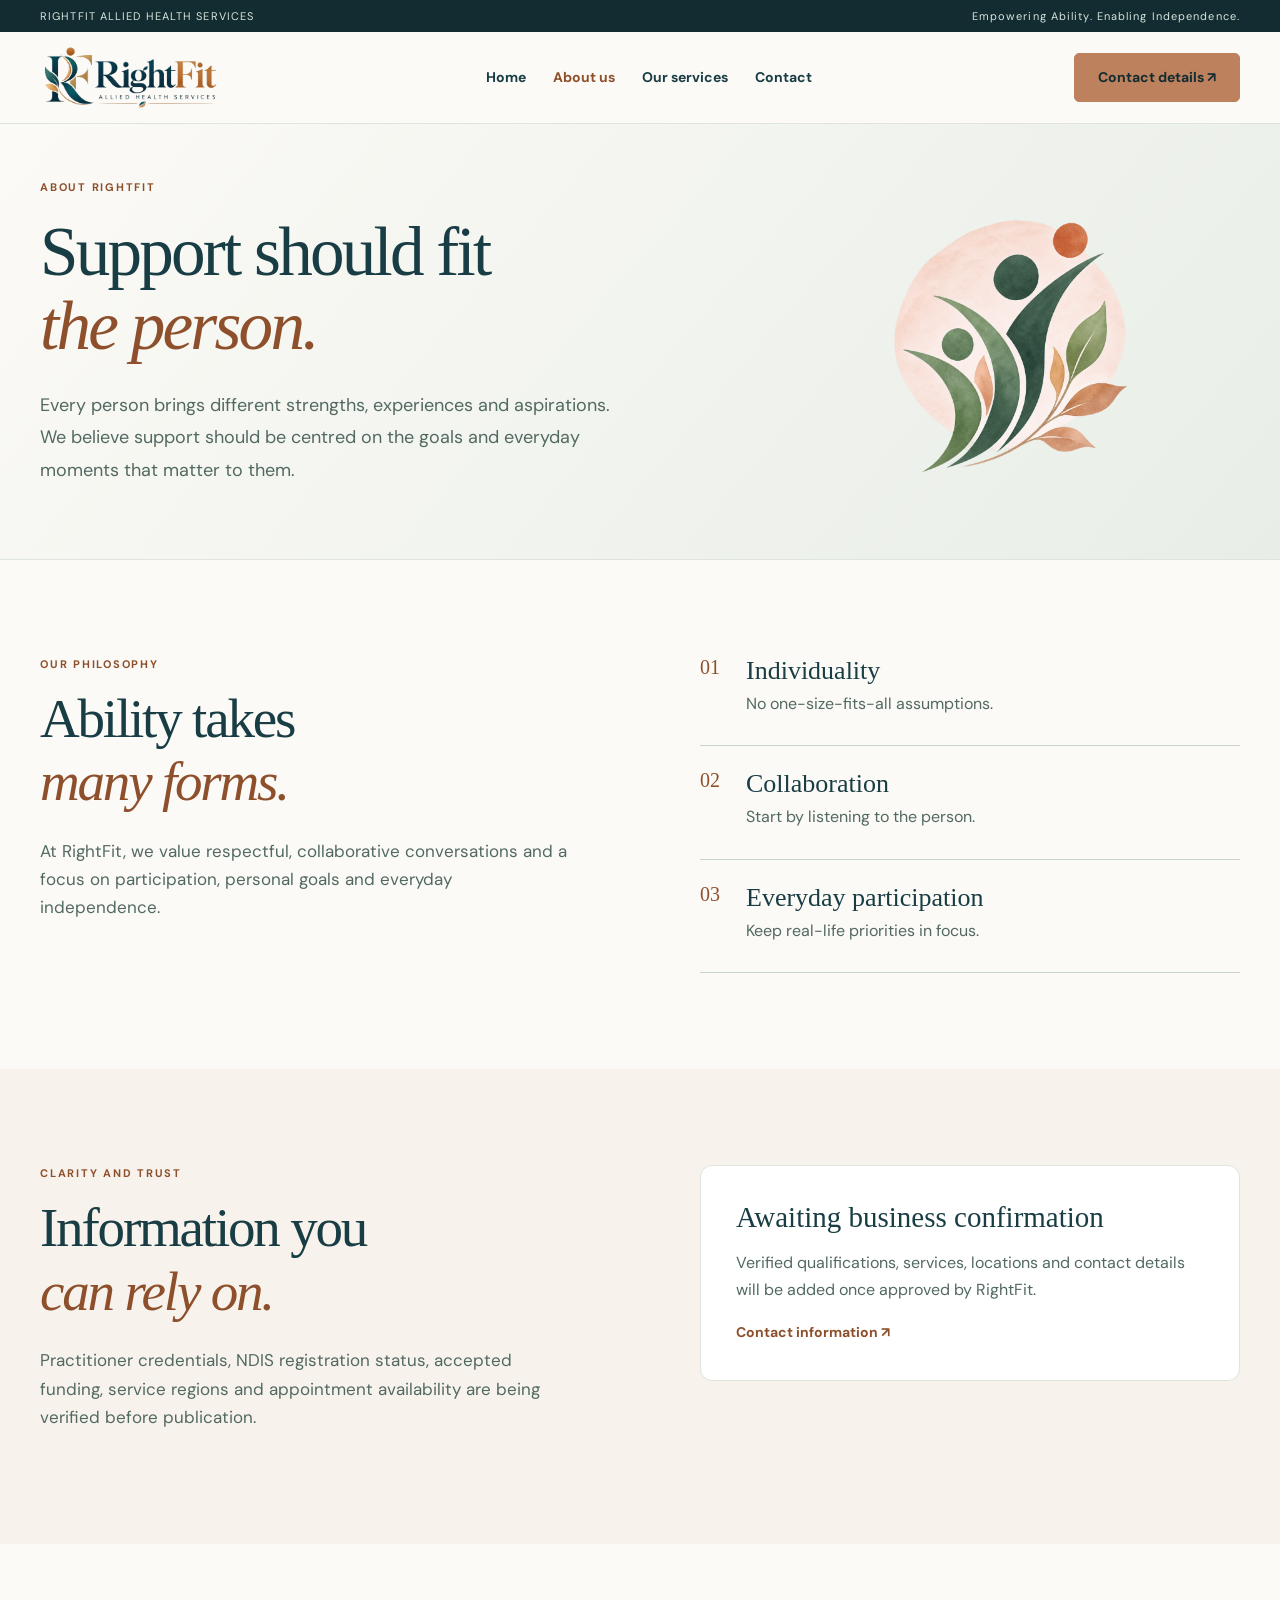
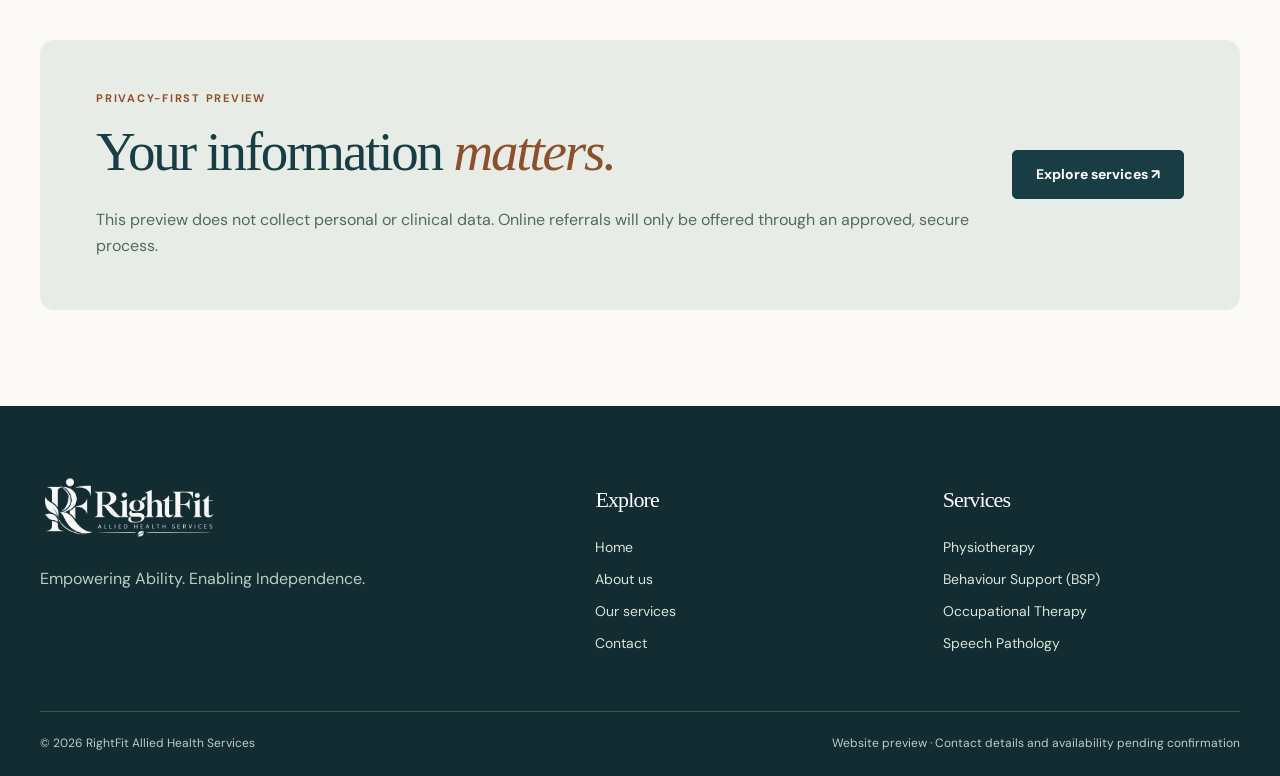
==== about.html @ 5a9f0010 "fix: safe RightFit preview, remove unverified claims, disable intake by default" ====
<!doctype html>
<html lang="en-AU"><head><meta charset="utf-8"><meta name="viewport" content="width=device-width, initial-scale=1"><meta name="theme-color" content="#193d44"><meta name="robots" content="noindex, follow"><meta name="description" content="Learn about RightFit Allied Health Services' people-centred philosophy and four core allied health disciplines."><link rel="canonical" href="https://anjal86.github.io/RightFit/about.html"><meta property="og:type" content="website"><meta property="og:site_name" content="RightFit Allied Health Services"><meta property="og:title" content="About us"><meta property="og:description" content="Learn about RightFit Allied Health Services' people-centred philosophy and four core allied health disciplines."><meta property="og:url" content="https://anjal86.github.io/RightFit/about.html"><meta property="og:image" content="https://anjal86.github.io/RightFit/assets/rightfit-logo.png"><title>About us | RightFit Allied Health Services</title><link rel="icon" href="assets/favicon-32x32.png"><link rel="preconnect" href="https://fonts.googleapis.com"><link rel="preconnect" href="https://fonts.gstatic.com" crossorigin><link href="https://fonts.googleapis.com/css2?family=DM+Sans:wght@400;500;600;700&display=swap" rel="stylesheet"><link rel="stylesheet" href="styles.css"><script src="script.js" defer></script></head>
<body><a class="skip" href="#main">Skip to main content</a>
<div class="topline"><div class="container topline-row"><span>RIGHTFIT ALLIED HEALTH SERVICES</span><span>Empowering Ability. Enabling Independence.</span></div></div>
<header class="header" id="top"><div class="container headrow"><a class="brand" href="index.html" aria-label="RightFit Allied Health Services home"><img src="assets/rightfit-logo.webp" alt="RightFit Allied Health Services" width="220" height="92"></a><nav class="desktop-nav" aria-label="Main navigation"><a href="index.html">Home</a><a href="about.html" class="active" aria-current="page">About us</a><a href="services.html">Our services</a><a href="contact.html">Contact</a></nav><div class="head-actions"><a class="btn btn-copper header-cta" href="contact.html">Contact details ↗</a><button type="button" class="menu" aria-label="Open menu" aria-controls="mobile-nav" aria-expanded="false"><span></span><span></span><span></span></button></div></div><nav id="mobile-nav" class="mobile-nav" aria-label="Mobile navigation" hidden><a href="index.html">Home</a><a href="about.html" class="active" aria-current="page">About us</a><a href="services.html">Our services</a><a href="contact.html">Contact</a><a class="btn btn-dark" href="contact.html">Contact details ↗</a></nav></header>
<main id="main">
<section class="page-hero"><div class="container page-grid"><div><div class="overline">ABOUT RIGHTFIT</div><h1>Support should fit<br><em>the person.</em></h1><p class="lead">Every person brings different strengths, experiences and aspirations. We believe support should be centred on the goals and everyday moments that matter to them.</p></div><img src="assets/occupational-therapy-art.webp" width="350" height="350" alt="Illustrated people celebrating together"></div></section>
<section class="section"><div class="container split"><div><div class="overline">OUR PHILOSOPHY</div><h2>Ability takes<br><em>many forms.</em></h2><p>At RightFit, we value respectful, collaborative conversations and a focus on participation, personal goals and everyday independence.</p></div><div class="principles"><article><span>01</span><div><h3>Individuality</h3><p>No one-size-fits-all assumptions.</p></div></article><article><span>02</span><div><h3>Collaboration</h3><p>Start by listening to the person.</p></div></article><article><span>03</span><div><h3>Everyday participation</h3><p>Keep real-life priorities in focus.</p></div></article></div></div></section>
<section class="section muted-bg" id="standards"><div class="container split"><div><div class="overline">CLARITY AND TRUST</div><h2>Information you<br><em>can rely on.</em></h2><p>Practitioner credentials, NDIS registration status, accepted funding, service regions and appointment availability are being verified before publication.</p></div><aside class="info-panel"><h3>Awaiting business confirmation</h3><p>Verified qualifications, services, locations and contact details will be added once approved by RightFit.</p><a class="text-link" href="contact.html">Contact information ↗</a></aside></div></section>
<section class="section" id="privacy"><div class="container callout"><div><div class="overline">PRIVACY-FIRST PREVIEW</div><h2>Your information <em>matters.</em></h2><p>This preview does not collect personal or clinical data. Online referrals will only be offered through an approved, secure process.</p></div><a class="btn btn-dark" href="services.html">Explore services ↗</a></div></section></main>
<footer class="footer"><div class="container"><div class="footer-grid"><div><img src="assets/rightfit-logo-white.webp" width="180" height="80" alt="RightFit Allied Health Services"><p>Empowering Ability. Enabling Independence.</p></div><div><h2>Explore</h2><a href="index.html">Home</a><a href="about.html">About us</a><a href="services.html">Our services</a><a href="contact.html">Contact</a></div><div><h2>Services</h2><a href="services.html#physiotherapy">Physiotherapy</a><a href="services.html#behaviour-support">Behaviour Support (BSP)</a><a href="services.html#occupational-therapy">Occupational Therapy</a><a href="services.html#speech-pathology">Speech Pathology</a></div></div><div class="footer-bottom"><span>© <span id="year">2026</span> RightFit Allied Health Services</span><span>Website preview · Contact details and availability pending confirmation</span></div></div></footer></body></html>
---- styles.css ----
:root{--ink:#193d44;--deep:#122c31;--forest:#365849;--sage:#799487;--copper:#bd815d;--copper-dark:#8e502c;--cream:#f7f3ec;--ivory:#fcfaf6;--muted:#526962;--line:#dde5de;--sans:"DM Sans",sans-serif;--serif:Georgia,serif}*{box-sizing:border-box}html{scroll-behavior:smooth;scroll-padding-top:110px}body{margin:0;background:var(--ivory);color:var(--ink);font:400 16px/1.65 var(--sans)}img{max-width:100%;height:auto}a{color:inherit;text-decoration:none}a:focus-visible,button:focus-visible{outline:3px solid var(--copper-dark);outline-offset:3px}[hidden]{display:none!important}.container{max-width:1200px;width:calc(100% - 48px);margin:auto}.skip{position:absolute;top:-100px;left:16px;background:white;padding:12px;z-index:1000}.skip:focus{top:12px}.topline{background:var(--deep);color:#d8e5de;font-size:11px;letter-spacing:.1em}.topline-row{display:flex;justify-content:space-between;padding:7px 0}.header{background:rgba(252,250,246,.98);border-bottom:1px solid var(--line);position:sticky;top:0;z-index:100}.headrow{display:flex;justify-content:space-between;align-items:center;min-height:91px;gap:20px}.brand img{width:183px;display:block}.desktop-nav{display:flex;gap:27px}.desktop-nav a,.mobile-nav a{font-size:14px;font-weight:700}.desktop-nav a:hover,.desktop-nav a.active,.mobile-nav a.active{color:var(--copper-dark)}.head-actions{display:flex;align-items:center;gap:14px}.btn{display:inline-flex;align-items:center;justify-content:center;min-height:49px;padding:11px 23px;border-radius:5px;border:1px solid var(--ink);font-size:14px;font-weight:700;transition:transform .2s,background .2s}.btn:hover{transform:translateY(-2px)}.btn-dark{background:var(--ink);color:white}.btn-copper{background:var(--copper);border-color:var(--copper);color:var(--deep)}.btn-outline{background:transparent}.menu{display:none;background:transparent;border:1px solid var(--line);border-radius:6px;width:44px;height:44px;cursor:pointer;align-items:center;justify-content:center;flex-direction:column;gap:5px}.menu span{display:block;background:var(--ink);width:20px;height:2px}.mobile-nav{display:none}.overline{font:700 11px/1.5 var(--sans);letter-spacing:.16em;text-transform:uppercase;color:var(--copper-dark)}h1,h2,h3{font-weight:400}h1,h2{font-family:var(--serif);letter-spacing:-.04em}h1{font-size:clamp(49px,5.8vw,82px);line-height:1.08;margin:19px 0 25px}h2{font-size:clamp(37px,4.3vw,58px);line-height:1.16;margin:14px 0 23px}h1 em,h2 em{color:var(--copper-dark)}.lead{font-size:18px;line-height:1.8;color:var(--muted);max-width:570px}.hero{background:radial-gradient(circle at 85% 35%,#e7ede4,transparent 38%),linear-gradient(140deg,#fcfaf6,#f7f3ec)}.hero-grid{display:grid;grid-template-columns:1.1fr 1fr;align-items:center;gap:50px;min-height:620px;padding:65px 0}.hero-art{height:460px;position:relative}.hero-art:before{content:"";position:absolute;width:355px;height:355px;border:1px solid #c6d4c7;border-radius:50%;top:50px;left:55px;box-shadow:0 0 0 38px #e5ebe362}.art-bubble{position:absolute;border-radius:50%;background:#ffffffaf;display:grid;place-items:center;box-shadow:0 20px 50px #193d4416}.art-bubble img{width:90%}.art-bubble.primary{width:320px;height:320px;top:25px;left:35px}.art-bubble.secondary{width:200px;height:200px;bottom:5px;right:10px}.actions{display:flex;gap:13px;flex-wrap:wrap;margin-top:30px}.hero-note{margin-top:45px;color:var(--forest);font-size:13px;font-weight:700}.ribbon{background:var(--forest);color:#eff3ee}.ribbon .container{display:flex;justify-content:space-between;align-items:center;gap:10px;padding:17px 0;font-size:12px;font-weight:700;letter-spacing:.12em;text-transform:uppercase}.ribbon span:nth-child(even){color:#eac4a9}.section{padding:96px 0}.muted-bg{background:var(--cream)}.section-head{display:flex;align-items:end;justify-content:space-between;gap:45px;margin-bottom:35px}.section-head p{max-width:380px;color:var(--muted)}.cards{display:grid;grid-template-columns:repeat(4,minmax(0,1fr));gap:18px}.card{background:white;border:1px solid var(--line);border-radius:12px;overflow:hidden;display:flex;flex-direction:column}.card>img{width:100%;height:218px;object-fit:contain;background:#ebf0e9}.card:nth-child(even)>img{background:#f5e9df}.card-inner{padding:26px 22px;display:flex;flex-direction:column;flex:1}.card h3{font:400 27px/1.2 var(--serif);margin:12px 0}.card p{color:var(--muted);font-size:14px;flex:1}.text-link{font-size:14px;font-weight:700;color:var(--copper-dark)}.text-link:hover{text-decoration:underline}.split{display:grid;grid-template-columns:1fr 1fr;gap:10%;align-items:start}.split>div>p{font-size:17px;color:var(--muted);max-width:530px}.principles article{display:flex;gap:26px;padding:23px 0;border-bottom:1px solid #c8d3ca}.principles article:first-child{padding-top:0}.principles article>span{font:20px var(--serif);color:var(--copper-dark)}.principles h3{font:400 26px var(--serif);margin:0}.principles p{color:var(--muted);margin:5px 0}.callout{background:#e7ede6;border-radius:14px;padding:50px 56px;display:flex;justify-content:space-between;align-items:center;gap:30px}.callout p{color:var(--muted);margin:0}.callout .btn{flex-shrink:0}.page-hero{background:linear-gradient(130deg,#fcfaf6,#e8eee7);border-bottom:1px solid var(--line)}.page-grid{display:grid;grid-template-columns:1.5fr 1fr;gap:60px;align-items:center;min-height:415px;padding:55px 0}.page-grid img{width:min(340px,100%);max-height:320px;object-fit:contain;margin:auto}.page-grid h1{font-size:clamp(45px,5.4vw,72px)}.info-panel{background:white;border:1px solid var(--line);padding:35px;border-radius:12px}.info-panel h3{font:400 29px var(--serif);margin:0 0 14px}.info-panel p{color:var(--muted)}.anchorbar{position:sticky;top:91px;z-index:20;background:white;border-bottom:1px solid var(--line)}.anchorbar .container{display:flex;gap:28px;overflow-x:auto;white-space:nowrap;padding:14px 0}.anchorbar a{font-size:13px;font-weight:700;color:var(--forest)}.service-list{display:grid;gap:70px}.service-detail{display:grid;grid-template-columns:.9fr 1.1fr;align-items:center;gap:8%;scroll-margin-top:165px}.service-detail:nth-child(even) .detail-art{order:2;background:#f6eae1}.detail-art{background:#eaf0e9;border-radius:16px;min-height:350px;display:grid;place-items:center}.detail-art img{width:90%;max-height:320px;object-fit:contain}.service-detail p{color:var(--muted);font-size:17px}.service-detail .fine{font-size:13px;font-style:italic}.contact-cards{display:grid;grid-template-columns:repeat(4,1fr);gap:19px}.contact-card{background:#fff;border:1px solid var(--line);padding:26px 22px;border-radius:12px}.contact-icon{font-size:29px;color:var(--copper-dark)}.contact-card h3{font:400 25px/1.2 var(--serif);margin:15px 0}.contact-card p{font-size:14px;min-height:68px;color:var(--muted)}.status{background:#e9f0e9;color:var(--forest);padding:5px 12px;border-radius:99px;font-size:12px;font-weight:700}.footer{background:var(--deep);color:#d9e4dc;padding:67px 0 22px}.footer-grid{display:grid;grid-template-columns:1.7fr 1fr 1fr;gap:50px;padding-bottom:47px}.footer img{width:180px;height:auto;filter:brightness(0) invert(1)}.footer p{color:#bccdc3}.footer h2{font:400 22px var(--serif);color:white}.footer a{display:block;margin:9px 0;font-size:14px}.footer a:hover{color:#edbf9c}.footer-bottom{border-top:1px solid #3c5659;padding-top:22px;font-size:12px;color:#becdc5;display:flex;justify-content:space-between;gap:15px}@media(max-width:1100px){.cards,.contact-cards{grid-template-columns:repeat(2,minmax(0,1fr))}.desktop-nav{gap:17px}}@media(max-width:850px){.headrow{min-height:75px}.brand img{width:155px}.desktop-nav,.header-cta{display:none}.menu{display:flex}.mobile-nav:not([hidden]){display:flex;flex-direction:column;gap:11px;padding:22px 24px;background:var(--ivory);border-top:1px solid var(--line)}.mobile-nav a{padding:7px}.hero-grid{grid-template-columns:1fr;min-height:0}.hero-art{height:350px;max-width:480px;width:100%;margin:auto}.hero-art:before{width:260px;height:260px;left:65px}.art-bubble.primary{width:260px;height:260px;left:40px}.art-bubble.secondary{width:165px;height:165px}.page-grid{grid-template-columns:1fr .75fr;gap:15px}.anchorbar{top:75px}.split{gap:35px}}@media(max-width:620px){.container{width:calc(100% - 34px)}.topline-row span:first-child{display:none}.topline-row{justify-content:center}.hero-grid{padding:55px 0 35px}.hero h1{font-size:clamp(42px,12vw,64px)}.lead{font-size:16px}.hero-art{height:300px}.hero-art:before{left:25px}.art-bubble.primary{left:10px}.art-bubble.secondary{right:0}.ribbon .container{justify-content:center;flex-wrap:wrap;font-size:10px}.ribbon span:last-child{display:none}.section{padding:63px 0}.section-head{display:block}.cards,.contact-cards,.split,.page-grid,.service-detail{grid-template-columns:1fr}.card>img{height:225px}.callout{display:block;padding:32px 25px}.callout .btn{margin-top:24px}.page-grid{padding:50px 0 30px}.page-grid img{max-width:240px}.service-detail:nth-child(even) .detail-art{order:0}.detail-art{min-height:255px}.detail-art img{max-height:230px}.footer-grid{grid-template-columns:1fr 1fr;gap:24px}.footer-grid>div:first-child{grid-column:span 2}.footer-bottom{display:block}.footer-bottom span{display:block;padding:3px 0}.contact-card p{min-height:0}}@media(prefers-reduced-motion:reduce){*{transition:none!important;scroll-behavior:auto!important}}
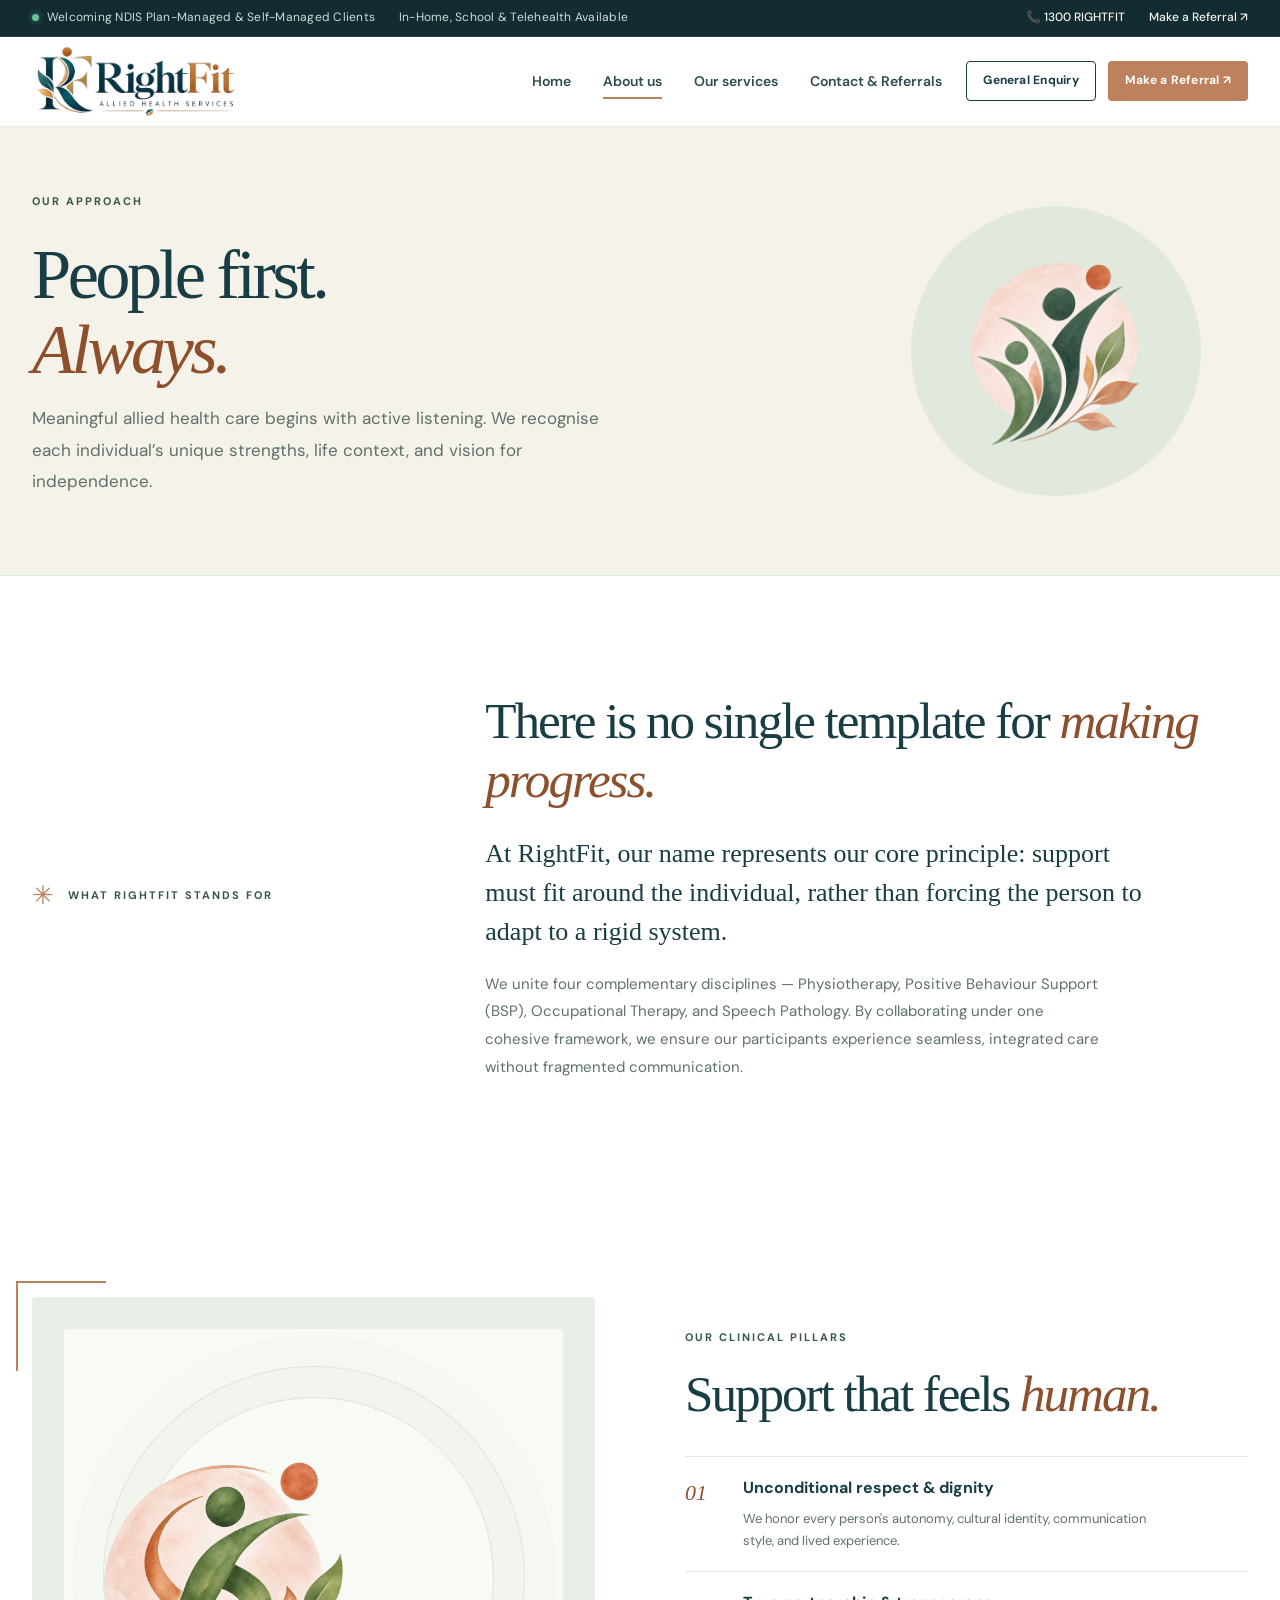
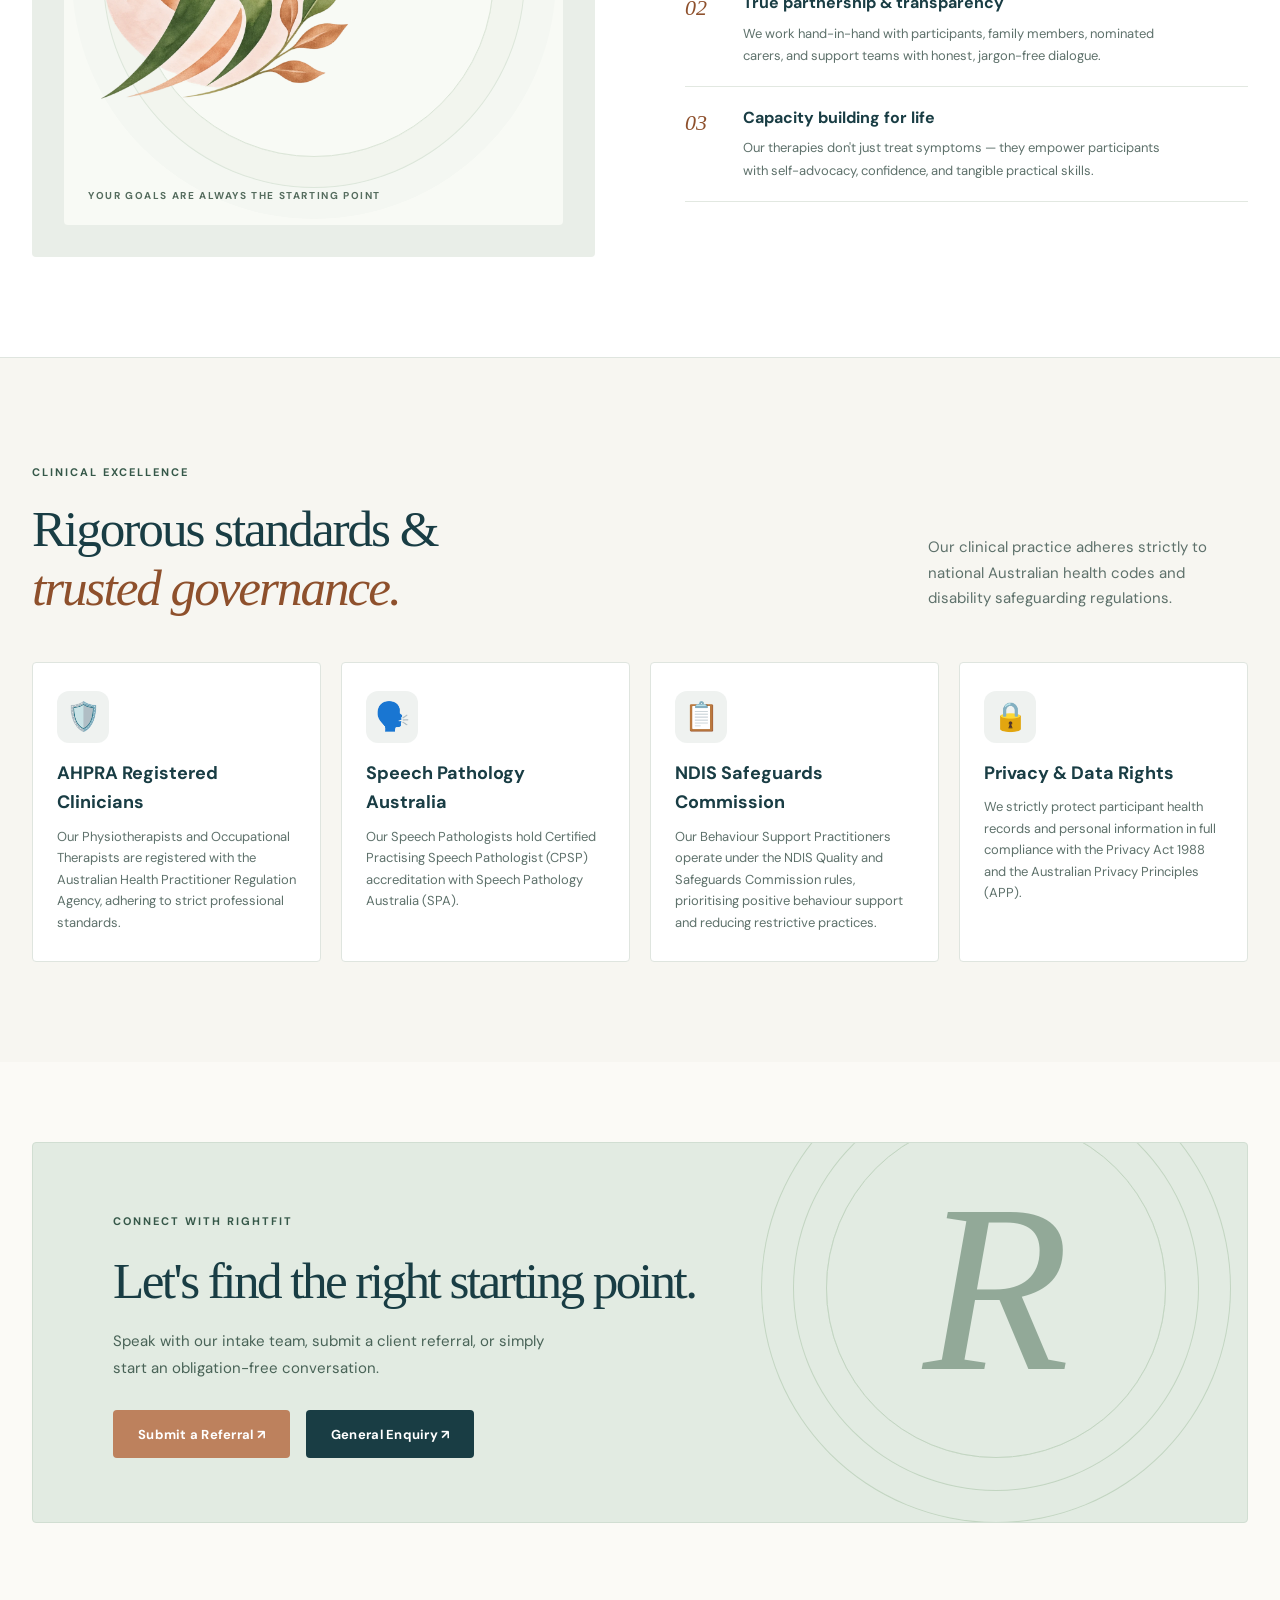
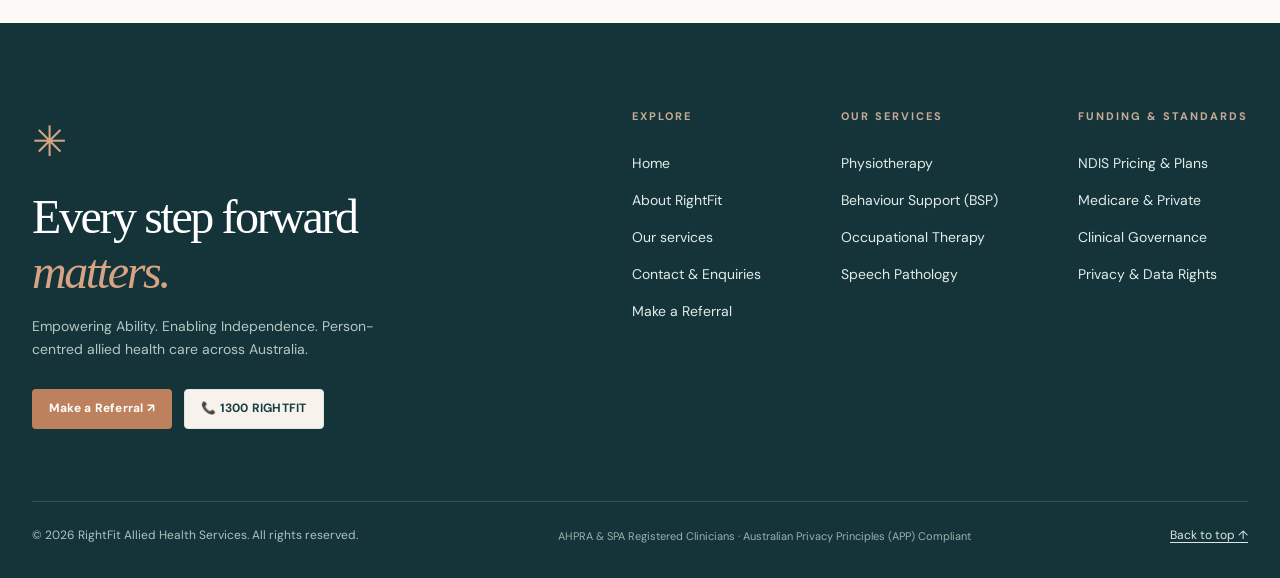
==== commit af37bbba: "restore: original RightFit website design and content for client review" ====
--- a/about.html
+++ b/about.html
@@ -1,11 +1,278 @@
 <!doctype html>
-<html lang="en-AU"><head><meta charset="utf-8"><meta name="viewport" content="width=device-width, initial-scale=1"><meta name="theme-color" content="#193d44"><meta name="robots" content="noindex, follow"><meta name="description" content="Learn about RightFit Allied Health Services' people-centred philosophy and four core allied health disciplines."><link rel="canonical" href="https://anjal86.github.io/RightFit/about.html"><meta property="og:type" content="website"><meta property="og:site_name" content="RightFit Allied Health Services"><meta property="og:title" content="About us"><meta property="og:description" content="Learn about RightFit Allied Health Services' people-centred philosophy and four core allied health disciplines."><meta property="og:url" content="https://anjal86.github.io/RightFit/about.html"><meta property="og:image" content="https://anjal86.github.io/RightFit/assets/rightfit-logo.png"><title>About us | RightFit Allied Health Services</title><link rel="icon" href="assets/favicon-32x32.png"><link rel="preconnect" href="https://fonts.googleapis.com"><link rel="preconnect" href="https://fonts.gstatic.com" crossorigin><link href="https://fonts.googleapis.com/css2?family=DM+Sans:wght@400;500;600;700&display=swap" rel="stylesheet"><link rel="stylesheet" href="styles.css"><script src="script.js" defer></script></head>
-<body><a class="skip" href="#main">Skip to main content</a>
-<div class="topline"><div class="container topline-row"><span>RIGHTFIT ALLIED HEALTH SERVICES</span><span>Empowering Ability. Enabling Independence.</span></div></div>
-<header class="header" id="top"><div class="container headrow"><a class="brand" href="index.html" aria-label="RightFit Allied Health Services home"><img src="assets/rightfit-logo.webp" alt="RightFit Allied Health Services" width="220" height="92"></a><nav class="desktop-nav" aria-label="Main navigation"><a href="index.html">Home</a><a href="about.html" class="active" aria-current="page">About us</a><a href="services.html">Our services</a><a href="contact.html">Contact</a></nav><div class="head-actions"><a class="btn btn-copper header-cta" href="contact.html">Contact details ↗</a><button type="button" class="menu" aria-label="Open menu" aria-controls="mobile-nav" aria-expanded="false"><span></span><span></span><span></span></button></div></div><nav id="mobile-nav" class="mobile-nav" aria-label="Mobile navigation" hidden><a href="index.html">Home</a><a href="about.html" class="active" aria-current="page">About us</a><a href="services.html">Our services</a><a href="contact.html">Contact</a><a class="btn btn-dark" href="contact.html">Contact details ↗</a></nav></header>
-<main id="main">
-<section class="page-hero"><div class="container page-grid"><div><div class="overline">ABOUT RIGHTFIT</div><h1>Support should fit<br><em>the person.</em></h1><p class="lead">Every person brings different strengths, experiences and aspirations. We believe support should be centred on the goals and everyday moments that matter to them.</p></div><img src="assets/occupational-therapy-art.webp" width="350" height="350" alt="Illustrated people celebrating together"></div></section>
-<section class="section"><div class="container split"><div><div class="overline">OUR PHILOSOPHY</div><h2>Ability takes<br><em>many forms.</em></h2><p>At RightFit, we value respectful, collaborative conversations and a focus on participation, personal goals and everyday independence.</p></div><div class="principles"><article><span>01</span><div><h3>Individuality</h3><p>No one-size-fits-all assumptions.</p></div></article><article><span>02</span><div><h3>Collaboration</h3><p>Start by listening to the person.</p></div></article><article><span>03</span><div><h3>Everyday participation</h3><p>Keep real-life priorities in focus.</p></div></article></div></div></section>
-<section class="section muted-bg" id="standards"><div class="container split"><div><div class="overline">CLARITY AND TRUST</div><h2>Information you<br><em>can rely on.</em></h2><p>Practitioner credentials, NDIS registration status, accepted funding, service regions and appointment availability are being verified before publication.</p></div><aside class="info-panel"><h3>Awaiting business confirmation</h3><p>Verified qualifications, services, locations and contact details will be added once approved by RightFit.</p><a class="text-link" href="contact.html">Contact information ↗</a></aside></div></section>
-<section class="section" id="privacy"><div class="container callout"><div><div class="overline">PRIVACY-FIRST PREVIEW</div><h2>Your information <em>matters.</em></h2><p>This preview does not collect personal or clinical data. Online referrals will only be offered through an approved, secure process.</p></div><a class="btn btn-dark" href="services.html">Explore services ↗</a></div></section></main>
-<footer class="footer"><div class="container"><div class="footer-grid"><div><img src="assets/rightfit-logo-white.webp" width="180" height="80" alt="RightFit Allied Health Services"><p>Empowering Ability. Enabling Independence.</p></div><div><h2>Explore</h2><a href="index.html">Home</a><a href="about.html">About us</a><a href="services.html">Our services</a><a href="contact.html">Contact</a></div><div><h2>Services</h2><a href="services.html#physiotherapy">Physiotherapy</a><a href="services.html#behaviour-support">Behaviour Support (BSP)</a><a href="services.html#occupational-therapy">Occupational Therapy</a><a href="services.html#speech-pathology">Speech Pathology</a></div></div><div class="footer-bottom"><span>© <span id="year">2026</span> RightFit Allied Health Services</span><span>Website preview · Contact details and availability pending confirmation</span></div></div></footer></body></html>+<html lang="en-AU">
+<head>
+  <meta charset="utf-8">
+  <meta name="viewport" content="width=device-width, initial-scale=1">
+  <meta name="robots" content="noindex, follow">
+  <meta name="theme-color" content="#193d44">
+  <meta name="description" content="About RightFit Allied Health Services — A dedicated Australian allied health team championing person-centred care, dignity, and independence across Physiotherapy, Behaviour Support, OT, and Speech Pathology.">
+  <link rel="canonical" href="https://anjal86.github.io/RightFit/about.html">
+
+  <!-- Open Graph -->
+  <meta property="og:type" content="website">
+  <meta property="og:site_name" content="RightFit Allied Health Services">
+  <meta property="og:title" content="About Us | RightFit Allied Health Services">
+  <meta property="og:description" content="Discover RightFit's person-first philosophy, clinical governance standards, and multidisciplinary allied health care.">
+  <meta property="og:image" content="assets/rightfit-logo.png">
+  <meta property="og:url" content="https://anjal86.github.io/RightFit/about.html">
+  <meta property="og:locale" content="en_AU">
+
+  <!-- Twitter -->
+  <meta name="twitter:card" content="summary_large_image">
+  <meta name="twitter:title" content="About RightFit Allied Health Services">
+  <meta name="twitter:description" content="People-first, values-driven allied health care. Registered Australian practitioners supporting independence.">
+  <meta name="twitter:image" content="assets/rightfit-logo.png">
+
+  <title>About Us | RightFit Allied Health Services</title>
+  <link rel="icon" type="image/png" sizes="32x32" href="assets/favicon-32x32.png">
+  <link rel="icon" type="image/png" sizes="128x128" href="assets/favicon.png">
+  <link rel="preconnect" href="https://fonts.googleapis.com">
+  <link rel="preconnect" href="https://fonts.gstatic.com" crossorigin>
+  <link href="https://fonts.googleapis.com/css2?family=DM+Sans:ital,wght@0,400;0,500;0,600;0,700;1,400&display=swap" rel="stylesheet">
+  <link rel="stylesheet" href="styles.css">
+</head>
+<body>
+  <a class="skip-link" href="#main">Skip to main content</a>
+
+  <!-- Utility Bar -->
+  <div class="top-bar">
+    <div class="container top-bar-inner">
+      <div class="top-bar-left">
+        <span class="top-bar-tag"><span class="badge-dot" aria-hidden="true"></span> Welcoming NDIS Plan-Managed &amp; Self-Managed Clients</span>
+        <span class="top-bar-tag">In-Home, School &amp; Telehealth Available</span>
+      </div>
+      <div class="top-bar-right">
+        <a href="tel:1300000000" aria-label="Call RightFit on 1300 000 000">📞 1300 RIGHTFIT</a>
+        <a href="contact.html?type=referral" class="top-bar-referral">Make a Referral ↗</a>
+      </div>
+    </div>
+  </div>
+
+  <!-- Primary Header -->
+  <header class="site-header" id="top">
+    <div class="container header-inner">
+      <a class="brand" href="index.html" aria-label="RightFit Allied Health Services, home">
+        <picture>
+          <source srcset="assets/rightfit-logo.webp" type="image/webp">
+          <img src="assets/rightfit-logo.png" alt="RightFit Allied Health Services Logo" width="220" height="92">
+        </picture>
+      </a>
+
+      <nav class="desktop-nav" aria-label="Main navigation">
+        <a class="nav-link" href="index.html">Home</a>
+        <a class="nav-link current" href="about.html" aria-current="page">About us</a>
+        <a class="nav-link" href="services.html">Our services</a>
+        <a class="nav-link" href="contact.html">Contact &amp; Referrals</a>
+      </nav>
+
+      <div class="header-actions">
+        <a class="btn btn-small btn-outline desktop-cta" href="contact.html">General Enquiry</a>
+        <a class="btn btn-small btn-copper desktop-cta" href="contact.html?type=referral">Make a Referral ↗</a>
+        <button class="menu-button" id="menu-button" aria-label="Open navigation" aria-controls="mobile-nav" aria-expanded="false">
+          <span></span><span></span><span></span>
+        </button>
+      </div>
+    </div>
+
+    <!-- Mobile Navigation Drawer -->
+    <nav class="mobile-nav" id="mobile-nav" aria-label="Mobile navigation" hidden>
+      <a class="nav-link" href="index.html">Home</a>
+      <a class="nav-link current" href="about.html" aria-current="page">About us</a>
+      <a class="nav-link" href="services.html">Our services</a>
+      <a class="nav-link" href="contact.html">Contact &amp; Referrals</a>
+      <a class="btn btn-copper mobile-nav-cta" href="contact.html?type=referral">Make a Referral ↗</a>
+      <a class="btn btn-light mobile-nav-cta" href="tel:1300000000">📞 Call 1300 RIGHTFIT</a>
+    </nav>
+  </header>
+
+  <main id="main">
+    <!-- Page Hero -->
+    <section class="page-hero" aria-labelledby="about-heading">
+      <div class="container page-hero-grid">
+        <div>
+          <div class="eyebrow">OUR APPROACH</div>
+          <h1 id="about-heading">People first.<br><em>Always.</em></h1>
+          <p>
+            Meaningful allied health care begins with active listening. We recognise each individual’s unique strengths, life context, and vision for independence.
+          </p>
+        </div>
+        <div class="page-hero-stamp">
+          <picture>
+            <source srcset="assets/occupational-therapy-art.webp" type="image/webp">
+            <img src="assets/occupational-therapy-art.png" alt="RightFit illustration representing supportive companionship" width="220" height="220">
+          </picture>
+        </div>
+      </div>
+    </section>
+
+    <!-- Intro Grid -->
+    <section class="section intro-section">
+      <div class="container intro-grid">
+        <div class="section-overline">
+          <span class="star-icon" aria-hidden="true">✳</span>
+          <span>WHAT RIGHTFIT STANDS FOR</span>
+        </div>
+        <div>
+          <h2 class="section-title">There is no single template for <em>making progress.</em></h2>
+          <p class="lead">
+            At RightFit, our name represents our core principle: support must fit around the individual, rather than forcing the person to adapt to a rigid system.
+          </p>
+          <p class="supporting-copy">
+            We unite four complementary disciplines — Physiotherapy, Positive Behaviour Support (BSP), Occupational Therapy, and Speech Pathology. By collaborating under one cohesive framework, we ensure our participants experience seamless, integrated care without fragmented communication.
+          </p>
+        </div>
+      </div>
+    </section>
+
+    <!-- Values & Philosophy -->
+    <section class="section values-section about-values">
+      <div class="container values-grid">
+        <div class="values-visual">
+          <div class="values-visual-inner">
+            <div class="halo"></div>
+            <picture>
+              <source srcset="assets/physiotherapy-art.webp" type="image/webp">
+              <img src="assets/physiotherapy-art.png" alt="Movement and growth artwork" loading="lazy">
+            </picture>
+            <span class="values-caption">YOUR GOALS ARE ALWAYS THE STARTING POINT</span>
+          </div>
+        </div>
+        <div class="values-copy">
+          <div class="eyebrow">OUR CLINICAL PILLARS</div>
+          <h2 class="section-title">Support that feels <em>human.</em></h2>
+          <div class="values-list">
+            <div>
+              <span class="values-numeric">01</span>
+              <div>
+                <h3>Unconditional respect &amp; dignity</h3>
+                <p>We honor every person's autonomy, cultural identity, communication style, and lived experience.</p>
+              </div>
+            </div>
+            <div>
+              <span class="values-numeric">02</span>
+              <div>
+                <h3>True partnership &amp; transparency</h3>
+                <p>We work hand-in-hand with participants, family members, nominated carers, and support teams with honest, jargon-free dialogue.</p>
+              </div>
+            </div>
+            <div>
+              <span class="values-numeric">03</span>
+              <div>
+                <h3>Capacity building for life</h3>
+                <p>Our therapies don't just treat symptoms — they empower participants with self-advocacy, confidence, and tangible practical skills.</p>
+              </div>
+            </div>
+          </div>
+        </div>
+      </div>
+    </section>
+
+    <!-- Professional Standards & Governance -->
+    <section class="section" id="standards" style="background: #f7f6f1; border-top: 1px solid var(--line);">
+      <div class="container">
+        <div class="section-heading-row">
+          <div>
+            <div class="eyebrow">CLINICAL EXCELLENCE</div>
+            <h2 class="section-title">Rigorous standards &amp;<br><em>trusted governance.</em></h2>
+          </div>
+          <p>Our clinical practice adheres strictly to national Australian health codes and disability safeguarding regulations.</p>
+        </div>
+
+        <div class="delivery-grid">
+          <div class="delivery-card">
+            <div class="delivery-icon" aria-hidden="true">🛡️</div>
+            <h3>AHPRA Registered Clinicians</h3>
+            <p>Our Physiotherapists and Occupational Therapists are registered with the Australian Health Practitioner Regulation Agency, adhering to strict professional standards.</p>
+          </div>
+          <div class="delivery-card">
+            <div class="delivery-icon" aria-hidden="true">🗣️</div>
+            <h3>Speech Pathology Australia</h3>
+            <p>Our Speech Pathologists hold Certified Practising Speech Pathologist (CPSP) accreditation with Speech Pathology Australia (SPA).</p>
+          </div>
+          <div class="delivery-card">
+            <div class="delivery-icon" aria-hidden="true">📋</div>
+            <h3>NDIS Safeguards Commission</h3>
+            <p>Our Behaviour Support Practitioners operate under the NDIS Quality and Safeguards Commission rules, prioritising positive behaviour support and reducing restrictive practices.</p>
+          </div>
+          <div class="delivery-card" id="privacy">
+            <div class="delivery-icon" aria-hidden="true">🔒</div>
+            <h3>Privacy &amp; Data Rights</h3>
+            <p>We strictly protect participant health records and personal information in full compliance with the Privacy Act 1988 and the Australian Privacy Principles (APP).</p>
+          </div>
+        </div>
+      </div>
+    </section>
+
+    <!-- CTA Section -->
+    <section class="cta-section">
+      <div class="container">
+        <div class="cta-box">
+          <div>
+            <div class="eyebrow">CONNECT WITH RIGHTFIT</div>
+            <h2>Let's find the right starting point.</h2>
+            <p>Speak with our intake team, submit a client referral, or simply start an obligation-free conversation.</p>
+            <div class="cta-buttons">
+              <a class="btn btn-copper" href="contact.html?type=referral">Submit a Referral ↗</a>
+              <a class="btn btn-dark" href="contact.html">General Enquiry ↗</a>
+            </div>
+          </div>
+          <div class="cta-illustration" aria-hidden="true">
+            <div class="cta-circle"></div>
+            <span>R</span>
+          </div>
+        </div>
+      </div>
+    </section>
+  </main>
+
+  <!-- Footer -->
+  <footer class="footer">
+    <div class="container footer-top">
+      <div class="footer-intro">
+        <span class="footer-leaf" aria-hidden="true">✳</span>
+        <h2>Every step forward<br><em>matters.</em></h2>
+        <p>Empowering Ability. Enabling Independence. Person-centred allied health care across Australia.</p>
+        <div style="display: flex; gap: 12px; flex-wrap: wrap;">
+          <a class="btn btn-copper btn-small" href="contact.html?type=referral">Make a Referral ↗</a>
+          <a class="btn btn-light btn-small" href="tel:1300000000">📞 1300 RIGHTFIT</a>
+        </div>
+      </div>
+
+      <div class="footer-nav-wrap">
+        <div class="footer-nav">
+          <h3>Explore</h3>
+          <a href="index.html">Home</a>
+          <a href="about.html">About RightFit</a>
+          <a href="services.html">Our services</a>
+          <a href="contact.html">Contact &amp; Enquiries</a>
+          <a href="contact.html?type=referral">Make a Referral</a>
+        </div>
+        <div class="footer-nav">
+          <h3>Our Services</h3>
+          <a href="services.html#physiotherapy">Physiotherapy</a>
+          <a href="services.html#behaviour-support">Behaviour Support (BSP)</a>
+          <a href="services.html#occupational-therapy">Occupational Therapy</a>
+          <a href="services.html#speech-pathology">Speech Pathology</a>
+        </div>
+        <div class="footer-nav">
+          <h3>Funding &amp; Standards</h3>
+          <a href="services.html#funding">NDIS Pricing &amp; Plans</a>
+          <a href="services.html#funding">Medicare &amp; Private</a>
+          <a href="about.html#standards">Clinical Governance</a>
+          <a href="about.html#privacy">Privacy &amp; Data Rights</a>
+        </div>
+      </div>
+    </div>
+
+    <div class="container footer-bottom">
+      <span>© <span id="year">2026</span> RightFit Allied Health Services. All rights reserved.</span>
+      <span class="preview-meta">AHPRA &amp; SPA Registered Clinicians · Australian Privacy Principles (APP) Compliant</span>
+      <a href="#top">Back to top ↑</a>
+    </div>
+  </footer>
+
+  <script src="assets/lucide.min.js"></script>
+  <script>if(typeof lucide !== "undefined") lucide.createIcons();</script>
+  <script src="script.js" defer></script>
+</body>
+</html>
--- a/styles.css
+++ b/styles.css
@@ -1 +1,2799 @@
-:root{--ink:#193d44;--deep:#122c31;--forest:#365849;--sage:#799487;--copper:#bd815d;--copper-dark:#8e502c;--cream:#f7f3ec;--ivory:#fcfaf6;--muted:#526962;--line:#dde5de;--sans:"DM Sans",sans-serif;--serif:Georgia,serif}*{box-sizing:border-box}html{scroll-behavior:smooth;scroll-padding-top:110px}body{margin:0;background:var(--ivory);color:var(--ink);font:400 16px/1.65 var(--sans)}img{max-width:100%;height:auto}a{color:inherit;text-decoration:none}a:focus-visible,button:focus-visible{outline:3px solid var(--copper-dark);outline-offset:3px}[hidden]{display:none!important}.container{max-width:1200px;width:calc(100% - 48px);margin:auto}.skip{position:absolute;top:-100px;left:16px;background:white;padding:12px;z-index:1000}.skip:focus{top:12px}.topline{background:var(--deep);color:#d8e5de;font-size:11px;letter-spacing:.1em}.topline-row{display:flex;justify-content:space-between;padding:7px 0}.header{background:rgba(252,250,246,.98);border-bottom:1px solid var(--line);position:sticky;top:0;z-index:100}.headrow{display:flex;justify-content:space-between;align-items:center;min-height:91px;gap:20px}.brand img{width:183px;display:block}.desktop-nav{display:flex;gap:27px}.desktop-nav a,.mobile-nav a{font-size:14px;font-weight:700}.desktop-nav a:hover,.desktop-nav a.active,.mobile-nav a.active{color:var(--copper-dark)}.head-actions{display:flex;align-items:center;gap:14px}.btn{display:inline-flex;align-items:center;justify-content:center;min-height:49px;padding:11px 23px;border-radius:5px;border:1px solid var(--ink);font-size:14px;font-weight:700;transition:transform .2s,background .2s}.btn:hover{transform:translateY(-2px)}.btn-dark{background:var(--ink);color:white}.btn-copper{background:var(--copper);border-color:var(--copper);color:var(--deep)}.btn-outline{background:transparent}.menu{display:none;background:transparent;border:1px solid var(--line);border-radius:6px;width:44px;height:44px;cursor:pointer;align-items:center;justify-content:center;flex-direction:column;gap:5px}.menu span{display:block;background:var(--ink);width:20px;height:2px}.mobile-nav{display:none}.overline{font:700 11px/1.5 var(--sans);letter-spacing:.16em;text-transform:uppercase;color:var(--copper-dark)}h1,h2,h3{font-weight:400}h1,h2{font-family:var(--serif);letter-spacing:-.04em}h1{font-size:clamp(49px,5.8vw,82px);line-height:1.08;margin:19px 0 25px}h2{font-size:clamp(37px,4.3vw,58px);line-height:1.16;margin:14px 0 23px}h1 em,h2 em{color:var(--copper-dark)}.lead{font-size:18px;line-height:1.8;color:var(--muted);max-width:570px}.hero{background:radial-gradient(circle at 85% 35%,#e7ede4,transparent 38%),linear-gradient(140deg,#fcfaf6,#f7f3ec)}.hero-grid{display:grid;grid-template-columns:1.1fr 1fr;align-items:center;gap:50px;min-height:620px;padding:65px 0}.hero-art{height:460px;position:relative}.hero-art:before{content:"";position:absolute;width:355px;height:355px;border:1px solid #c6d4c7;border-radius:50%;top:50px;left:55px;box-shadow:0 0 0 38px #e5ebe362}.art-bubble{position:absolute;border-radius:50%;background:#ffffffaf;display:grid;place-items:center;box-shadow:0 20px 50px #193d4416}.art-bubble img{width:90%}.art-bubble.primary{width:320px;height:320px;top:25px;left:35px}.art-bubble.secondary{width:200px;height:200px;bottom:5px;right:10px}.actions{display:flex;gap:13px;flex-wrap:wrap;margin-top:30px}.hero-note{margin-top:45px;color:var(--forest);font-size:13px;font-weight:700}.ribbon{background:var(--forest);color:#eff3ee}.ribbon .container{display:flex;justify-content:space-between;align-items:center;gap:10px;padding:17px 0;font-size:12px;font-weight:700;letter-spacing:.12em;text-transform:uppercase}.ribbon span:nth-child(even){color:#eac4a9}.section{padding:96px 0}.muted-bg{background:var(--cream)}.section-head{display:flex;align-items:end;justify-content:space-between;gap:45px;margin-bottom:35px}.section-head p{max-width:380px;color:var(--muted)}.cards{display:grid;grid-template-columns:repeat(4,minmax(0,1fr));gap:18px}.card{background:white;border:1px solid var(--line);border-radius:12px;overflow:hidden;display:flex;flex-direction:column}.card>img{width:100%;height:218px;object-fit:contain;background:#ebf0e9}.card:nth-child(even)>img{background:#f5e9df}.card-inner{padding:26px 22px;display:flex;flex-direction:column;flex:1}.card h3{font:400 27px/1.2 var(--serif);margin:12px 0}.card p{color:var(--muted);font-size:14px;flex:1}.text-link{font-size:14px;font-weight:700;color:var(--copper-dark)}.text-link:hover{text-decoration:underline}.split{display:grid;grid-template-columns:1fr 1fr;gap:10%;align-items:start}.split>div>p{font-size:17px;color:var(--muted);max-width:530px}.principles article{display:flex;gap:26px;padding:23px 0;border-bottom:1px solid #c8d3ca}.principles article:first-child{padding-top:0}.principles article>span{font:20px var(--serif);color:var(--copper-dark)}.principles h3{font:400 26px var(--serif);margin:0}.principles p{color:var(--muted);margin:5px 0}.callout{background:#e7ede6;border-radius:14px;padding:50px 56px;display:flex;justify-content:space-between;align-items:center;gap:30px}.callout p{color:var(--muted);margin:0}.callout .btn{flex-shrink:0}.page-hero{background:linear-gradient(130deg,#fcfaf6,#e8eee7);border-bottom:1px solid var(--line)}.page-grid{display:grid;grid-template-columns:1.5fr 1fr;gap:60px;align-items:center;min-height:415px;padding:55px 0}.page-grid img{width:min(340px,100%);max-height:320px;object-fit:contain;margin:auto}.page-grid h1{font-size:clamp(45px,5.4vw,72px)}.info-panel{background:white;border:1px solid var(--line);padding:35px;border-radius:12px}.info-panel h3{font:400 29px var(--serif);margin:0 0 14px}.info-panel p{color:var(--muted)}.anchorbar{position:sticky;top:91px;z-index:20;background:white;border-bottom:1px solid var(--line)}.anchorbar .container{display:flex;gap:28px;overflow-x:auto;white-space:nowrap;padding:14px 0}.anchorbar a{font-size:13px;font-weight:700;color:var(--forest)}.service-list{display:grid;gap:70px}.service-detail{display:grid;grid-template-columns:.9fr 1.1fr;align-items:center;gap:8%;scroll-margin-top:165px}.service-detail:nth-child(even) .detail-art{order:2;background:#f6eae1}.detail-art{background:#eaf0e9;border-radius:16px;min-height:350px;display:grid;place-items:center}.detail-art img{width:90%;max-height:320px;object-fit:contain}.service-detail p{color:var(--muted);font-size:17px}.service-detail .fine{font-size:13px;font-style:italic}.contact-cards{display:grid;grid-template-columns:repeat(4,1fr);gap:19px}.contact-card{background:#fff;border:1px solid var(--line);padding:26px 22px;border-radius:12px}.contact-icon{font-size:29px;color:var(--copper-dark)}.contact-card h3{font:400 25px/1.2 var(--serif);margin:15px 0}.contact-card p{font-size:14px;min-height:68px;color:var(--muted)}.status{background:#e9f0e9;color:var(--forest);padding:5px 12px;border-radius:99px;font-size:12px;font-weight:700}.footer{background:var(--deep);color:#d9e4dc;padding:67px 0 22px}.footer-grid{display:grid;grid-template-columns:1.7fr 1fr 1fr;gap:50px;padding-bottom:47px}.footer img{width:180px;height:auto;filter:brightness(0) invert(1)}.footer p{color:#bccdc3}.footer h2{font:400 22px var(--serif);color:white}.footer a{display:block;margin:9px 0;font-size:14px}.footer a:hover{color:#edbf9c}.footer-bottom{border-top:1px solid #3c5659;padding-top:22px;font-size:12px;color:#becdc5;display:flex;justify-content:space-between;gap:15px}@media(max-width:1100px){.cards,.contact-cards{grid-template-columns:repeat(2,minmax(0,1fr))}.desktop-nav{gap:17px}}@media(max-width:850px){.headrow{min-height:75px}.brand img{width:155px}.desktop-nav,.header-cta{display:none}.menu{display:flex}.mobile-nav:not([hidden]){display:flex;flex-direction:column;gap:11px;padding:22px 24px;background:var(--ivory);border-top:1px solid var(--line)}.mobile-nav a{padding:7px}.hero-grid{grid-template-columns:1fr;min-height:0}.hero-art{height:350px;max-width:480px;width:100%;margin:auto}.hero-art:before{width:260px;height:260px;left:65px}.art-bubble.primary{width:260px;height:260px;left:40px}.art-bubble.secondary{width:165px;height:165px}.page-grid{grid-template-columns:1fr .75fr;gap:15px}.anchorbar{top:75px}.split{gap:35px}}@media(max-width:620px){.container{width:calc(100% - 34px)}.topline-row span:first-child{display:none}.topline-row{justify-content:center}.hero-grid{padding:55px 0 35px}.hero h1{font-size:clamp(42px,12vw,64px)}.lead{font-size:16px}.hero-art{height:300px}.hero-art:before{left:25px}.art-bubble.primary{left:10px}.art-bubble.secondary{right:0}.ribbon .container{justify-content:center;flex-wrap:wrap;font-size:10px}.ribbon span:last-child{display:none}.section{padding:63px 0}.section-head{display:block}.cards,.contact-cards,.split,.page-grid,.service-detail{grid-template-columns:1fr}.card>img{height:225px}.callout{display:block;padding:32px 25px}.callout .btn{margin-top:24px}.page-grid{padding:50px 0 30px}.page-grid img{max-width:240px}.service-detail:nth-child(even) .detail-art{order:0}.detail-art{min-height:255px}.detail-art img{max-height:230px}.footer-grid{grid-template-columns:1fr 1fr;gap:24px}.footer-grid>div:first-child{grid-column:span 2}.footer-bottom{display:block}.footer-bottom span{display:block;padding:3px 0}.contact-card p{min-height:0}}@media(prefers-reduced-motion:reduce){*{transition:none!important;scroll-behavior:auto!important}}+/* RightFit Allied Health Services — Primary Stylesheet
+   Modern, accessible, responsive design system adhering to WCAG 2.1 AA
+*/
+
+:root {
+  /* Brand Palette */
+  --ink: #193d44;
+  --ink-deep: #122c31;
+  --ink2: #244d4d;
+  --forest: #365849;
+  --forest-light: #446f5c;
+  --sage: #799487;
+  --sage-light: #e4ece7;
+  --copper: #bd815d;
+  --copper-text: #8e502c; /* Accessible >= 4.5:1 contrast against light backgrounds */
+  --copper-dark: #7a4221;
+  --copper-light: #f7ede6;
+  --sand: #c9ae91;
+  --ivory: #fcfaf6;
+  --cream: #f7f3ec;
+  --cream-card: #f2ede3;
+  --muted: #5e716b;
+  --line: #dfe5df;
+  --line-strong: #c5cec6;
+  --white: #ffffff;
+
+  /* Typography */
+  --serif: Georgia, 'Iowan Old Style', Baskerville, 'Times New Roman', serif;
+  --sans: 'DM Sans', -apple-system, BlinkMacSystemFont, 'Segoe UI', Roboto, Oxygen, Ubuntu, Cantarell, sans-serif;
+
+  /* Shadows & Radii */
+  --radius-sm: 4px;
+  --radius-md: 8px;
+  --radius-lg: 16px;
+  --radius-full: 9999px;
+  --shadow-sm: 0 2px 8px rgba(25, 61, 68, 0.06);
+  --shadow-md: 0 12px 30px rgba(25, 61, 68, 0.08);
+  --shadow-lg: 0 30px 65px rgba(25, 61, 68, 0.12);
+
+  /* Transitions */
+  --transition-fast: 0.18s cubic-bezier(0.16, 1, 0.3, 1);
+  --transition-normal: 0.28s cubic-bezier(0.16, 1, 0.3, 1);
+}
+
+/* Base & Reset */
+*, *::before, *::after {
+  box-sizing: border-box;
+}
+
+/* Initial Website Loader */
+.site-loader {
+  position: fixed;
+  inset: 0;
+  z-index: 999999;
+  background: var(--ivory);
+  display: flex;
+  flex-direction: column;
+  align-items: center;
+  justify-content: center;
+  transition: opacity 0.45s cubic-bezier(0.16, 1, 0.3, 1), visibility 0.45s cubic-bezier(0.16, 1, 0.3, 1);
+  pointer-events: all;
+}
+
+.site-loader.loaded {
+  opacity: 0;
+  visibility: hidden;
+  pointer-events: none;
+}
+
+.loader-media {
+  width: min(340px, 78vw);
+  height: auto;
+  aspect-ratio: 16 / 9;
+  display: flex;
+  align-items: center;
+  justify-content: center;
+}
+
+.loader-gif {
+  width: 100%;
+  height: auto;
+  object-fit: contain;
+  mix-blend-mode: multiply;
+}
+
+.loader-caption {
+  margin-top: 18px;
+  font-size: 11px;
+  letter-spacing: 0.2em;
+  text-transform: uppercase;
+  color: var(--forest);
+  font-weight: 700;
+  display: inline-flex;
+  align-items: center;
+  gap: 10px;
+}
+
+.loader-caption .badge-dot {
+  width: 6px;
+  height: 6px;
+  background: var(--copper);
+  border-radius: 50%;
+  box-shadow: 0 0 8px rgba(189, 129, 93, 0.6);
+  animation: pulse-dot 1.2s infinite ease-in-out;
+}
+
+@keyframes pulse-dot {
+  0%, 100% { opacity: 0.3; transform: scale(0.85); }
+  50% { opacity: 1; transform: scale(1.25); }
+}
+
+@media (prefers-reduced-motion: reduce) {
+  .site-loader {
+    display: none !important;
+  }
+}
+
+html {
+  scroll-behavior: smooth;
+  scroll-padding-top: 100px;
+  overflow-x: hidden;
+  max-width: 100%;
+}
+
+body {
+  margin: 0;
+  background: var(--ivory);
+  color: var(--ink);
+  font-family: var(--sans);
+  font-size: 16px;
+  line-height: 1.65;
+  -webkit-font-smoothing: antialiased;
+  -moz-osx-font-smoothing: grayscale;
+  overflow-x: hidden;
+  max-width: 100%;
+  width: 100%;
+  position: relative;
+}
+
+img, picture {
+  display: block;
+  max-width: 100%;
+  height: auto;
+}
+
+a {
+  color: inherit;
+  text-decoration: none;
+}
+
+button, input, select, textarea {
+  font: inherit;
+  color: inherit;
+}
+
+button {
+  cursor: pointer;
+}
+
+::selection {
+  background: #ecd9cb;
+  color: var(--ink);
+}
+
+:focus-visible {
+  outline: 3px solid var(--copper);
+  outline-offset: 3px;
+}
+
+.container {
+  width: min(1240px, calc(100% - 64px));
+  max-width: 100%;
+  min-width: 0;
+  margin-inline: auto;
+}
+
+/* Accessibility: Skip to Content */
+.skip-link {
+  position: absolute;
+  left: 20px;
+  top: -120px;
+  padding: 14px 22px;
+  background: var(--ink);
+  color: var(--white);
+  font-weight: 700;
+  font-size: 14px;
+  z-index: 9999;
+  border-radius: var(--radius-sm);
+  transition: top var(--transition-fast);
+}
+
+.skip-link:focus {
+  top: 15px;
+}
+
+/* Top Utility Bar */
+.top-bar {
+  background: var(--ink-deep);
+  color: #cfdbd8;
+  font-size: 12px;
+  padding: 8px 0;
+  border-bottom: 1px solid rgba(255, 255, 255, 0.08);
+}
+
+.top-bar-inner {
+  display: flex;
+  align-items: center;
+  justify-content: space-between;
+  gap: 20px;
+}
+
+.top-bar-left, .top-bar-right {
+  display: flex;
+  align-items: center;
+  gap: 24px;
+}
+
+.top-bar-tag {
+  display: inline-flex;
+  align-items: center;
+  gap: 8px;
+  letter-spacing: 0.02em;
+}
+
+.top-bar-tag .badge-dot {
+  width: 7px;
+  height: 7px;
+  background: #64c297;
+  border-radius: 50%;
+  box-shadow: 0 0 6px rgba(100, 194, 151, 0.6);
+}
+
+.top-bar a {
+  color: #f7f3ec;
+  display: inline-flex;
+  align-items: center;
+  gap: 6px;
+  font-weight: 500;
+}
+
+.top-bar a:hover {
+  color: var(--copper);
+  text-decoration: underline;
+}
+
+/* Header & Navigation (Sticky) */
+.site-header {
+  height: 90px;
+  background: rgba(255, 255, 255, 0.96);
+  backdrop-filter: blur(12px);
+  position: sticky;
+  top: 0;
+  z-index: 100;
+  border-bottom: 1px solid rgba(25, 61, 68, 0.09);
+  transition: box-shadow var(--transition-normal);
+}
+
+.site-header.scrolled {
+  box-shadow: var(--shadow-sm);
+}
+
+.header-inner {
+  height: 100%;
+  display: flex;
+  align-items: center;
+  justify-content: space-between;
+  gap: 24px;
+}
+
+.brand {
+  height: 58px;
+  display: flex;
+  align-items: center;
+  flex-shrink: 0;
+}
+
+.brand img {
+  height: 100%;
+  width: auto;
+  max-width: 210px;
+  object-fit: contain;
+  display: block;
+}
+
+.desktop-nav {
+  display: flex;
+  align-items: center;
+  gap: 32px;
+  margin-left: auto;
+}
+
+.nav-link {
+  font-size: 14px;
+  font-weight: 600;
+  white-space: nowrap;
+  position: relative;
+  padding: 10px 0;
+  color: #2e4b4f;
+  transition: color var(--transition-fast);
+}
+
+.nav-link::after {
+  content: "";
+  position: absolute;
+  left: 0;
+  right: 100%;
+  bottom: 4px;
+  height: 2px;
+  background: var(--copper);
+  transition: right var(--transition-normal);
+}
+
+.nav-link:hover {
+  color: var(--ink);
+}
+
+.nav-link:hover::after,
+.nav-link.current::after {
+  right: 0;
+}
+
+.header-actions {
+  display: flex;
+  align-items: center;
+  gap: 12px;
+}
+
+/* Buttons */
+.btn {
+  border: 1px solid transparent;
+  display: inline-flex;
+  align-items: center;
+  justify-content: center;
+  gap: 14px;
+  min-height: 48px;
+  padding: 12px 24px;
+  font-weight: 700;
+  font-size: 13px;
+  letter-spacing: 0.02em;
+  transition: transform var(--transition-fast), background var(--transition-fast), border-color var(--transition-fast), color var(--transition-fast);
+  border-radius: var(--radius-sm);
+  text-align: center;
+}
+
+.btn:hover {
+  transform: translateY(-2px);
+}
+
+.btn:active {
+  transform: translateY(0);
+}
+
+.btn span {
+  font-size: 17px;
+  line-height: 1;
+  font-weight: 400;
+}
+
+.btn-dark {
+  background: var(--ink);
+  color: var(--white);
+}
+
+.btn-dark:hover {
+  background: var(--forest);
+  color: var(--white);
+}
+
+.btn-copper {
+  background: var(--copper);
+  color: var(--white);
+}
+
+.btn-copper:hover {
+  background: var(--copper-dark);
+  color: var(--white);
+}
+
+.btn-outline {
+  background: transparent;
+  border-color: var(--ink);
+  color: var(--ink);
+}
+
+.btn-outline:hover {
+  background: var(--ink);
+  color: var(--white);
+}
+
+.btn-light {
+  background: var(--cream);
+  color: var(--ink);
+  border-color: var(--line);
+}
+
+.btn-light:hover {
+  background: var(--white);
+  border-color: var(--copper);
+}
+
+.btn-small {
+  min-height: 40px;
+  padding: 9px 16px;
+  font-size: 12px;
+  gap: 10px;
+}
+
+/* Mobile Menu Toggle */
+.menu-button {
+  display: none;
+  background: transparent;
+  border: 0;
+  padding: 10px;
+  width: 44px;
+  height: 44px;
+  border-radius: var(--radius-sm);
+}
+
+.menu-button:focus-visible {
+  outline: 2px solid var(--copper);
+}
+
+.menu-button span {
+  width: 24px;
+  height: 2px;
+  display: block;
+  background: var(--ink);
+  margin: 5px auto;
+  transition: transform var(--transition-fast), opacity var(--transition-fast);
+}
+
+.menu-button[aria-expanded="true"] span:nth-child(1) {
+  transform: translateY(7px) rotate(45deg);
+}
+
+.menu-button[aria-expanded="true"] span:nth-child(2) {
+  opacity: 0;
+}
+
+.menu-button[aria-expanded="true"] span:nth-child(3) {
+  transform: translateY(-7px) rotate(-45deg);
+}
+
+/* Mobile Nav Drawer */
+.mobile-nav {
+  display: none;
+}
+
+/* Common Typography & Overlines */
+.eyebrow {
+  font-weight: 700;
+  letter-spacing: 0.18em;
+  font-size: 11px;
+  text-transform: uppercase;
+  color: var(--forest);
+  display: inline-flex;
+  align-items: center;
+  gap: 10px;
+}
+
+.eyebrow-line {
+  width: 24px;
+  height: 1px;
+  background: var(--copper);
+}
+
+.section {
+  padding: 100px 0;
+}
+
+.section-title {
+  font-family: var(--serif);
+  font-size: clamp(34px, 4vw, 56px);
+  line-height: 1.15;
+  letter-spacing: -0.04em;
+  font-weight: 400;
+  margin: 16px 0 24px;
+  color: var(--ink);
+}
+
+.section-title em {
+  color: var(--copper-text);
+  font-style: italic;
+}
+
+.lead {
+  font-family: var(--serif);
+  font-size: clamp(20px, 2.2vw, 26px);
+  line-height: 1.5;
+  font-weight: 400;
+  margin: 0 0 20px;
+  color: var(--ink);
+}
+
+.supporting-copy {
+  font-size: 15px;
+  color: var(--muted);
+  line-height: 1.85;
+  max-width: 620px;
+}
+
+.inline-link, .text-link {
+  font-size: 13px;
+  font-weight: 700;
+  border-bottom: 2px solid var(--copper);
+  padding-bottom: 4px;
+  display: inline-flex;
+  align-items: center;
+  gap: 12px;
+  color: var(--ink);
+  transition: gap var(--transition-fast), color var(--transition-fast);
+}
+
+.inline-link span, .text-link span {
+  font-size: 16px;
+  font-weight: 400;
+}
+
+.inline-link:hover, .text-link:hover {
+  gap: 18px;
+  color: var(--copper-text);
+}
+
+/* Hero Section */
+.hero {
+  background: #fbfaf6;
+  overflow: hidden;
+  position: relative;
+}
+
+.hero-grid {
+  display: grid;
+  grid-template-columns: 1.05fr 0.95fr;
+  min-height: 620px;
+  gap: 48px;
+  align-items: center;
+  padding: 40px 0 48px;
+}
+
+.hero-copy {
+  position: relative;
+  z-index: 2;
+}
+
+.hero h1 {
+  font: 400 clamp(44px, 5.2vw, 72px) / 1.1 var(--serif);
+  letter-spacing: -0.05em;
+  margin: 24px 0 22px;
+  color: var(--ink);
+}
+
+.hero h1 em {
+  color: var(--copper-text);
+  font-style: italic;
+  white-space: nowrap;
+}
+
+.hero-intro {
+  font-size: 16px;
+  line-height: 1.8;
+  color: #556762;
+  max-width: 480px;
+  margin-bottom: 32px;
+}
+
+.hero-buttons {
+  display: flex;
+  align-items: center;
+  gap: 20px;
+  flex-wrap: wrap;
+}
+
+.hero-note {
+  border-top: 1px solid #dce4de;
+  display: flex;
+  align-items: center;
+  gap: 16px;
+  margin-top: 48px;
+  padding-top: 20px;
+  color: var(--forest);
+  text-transform: uppercase;
+  letter-spacing: 0.12em;
+  font-size: 10px;
+  font-weight: 700;
+  line-height: 1.7;
+}
+
+.note-mark {
+  font-size: 26px;
+  font-weight: 400;
+  color: var(--copper);
+}
+
+/* Hero Visual & Art */
+.hero-visual {
+  height: 520px;
+  position: relative;
+  isolation: isolate;
+}
+
+.hero-orbit {
+  position: absolute;
+  border-radius: 50%;
+  pointer-events: none;
+}
+
+.hero-orbit-1 {
+  width: 460px;
+  height: 460px;
+  background: #eff2eb;
+  top: 20px;
+  right: -10px;
+}
+
+.hero-orbit-2 {
+  width: 380px;
+  height: 380px;
+  background: #dfede4;
+  top: 60px;
+  right: 35px;
+  border: 1px solid #cce0d4;
+}
+
+.hero-orbit-2::before, .hero-orbit-2::after {
+  content: "";
+  position: absolute;
+  border: 1px solid rgba(255, 255, 255, 0.7);
+  border-radius: 50%;
+  inset: 32px;
+}
+
+.hero-orbit-2::after {
+  inset: 64px;
+}
+
+.hero-art-card {
+  position: absolute;
+  background: var(--white);
+  box-shadow: var(--shadow-lg);
+  border: 8px solid var(--white);
+  overflow: hidden;
+}
+
+.hero-art-card img {
+  width: 100%;
+  height: 100%;
+  object-fit: contain;
+}
+
+.hero-art-primary {
+  width: 275px;
+  height: 300px;
+  border-radius: 145px 145px 12px 12px;
+  right: 50px;
+  top: 50px;
+  padding: 16px;
+}
+
+.hero-art-secondary {
+  width: 180px;
+  height: 195px;
+  border-radius: 130px 130px 10px 10px;
+  left: 15px;
+  bottom: 45px;
+  padding: 12px;
+  transform: rotate(-6deg);
+}
+
+.hero-visual-label {
+  background: var(--ink);
+  color: var(--white);
+  position: absolute;
+  right: -4px;
+  bottom: 50px;
+  padding: 16px 22px;
+  font-size: 13px;
+  font-weight: 500;
+  letter-spacing: 0.02em;
+  box-shadow: 0 16px 30px rgba(25, 61, 68, 0.2);
+  display: flex;
+  align-items: center;
+  gap: 12px;
+  max-width: 270px;
+  border-radius: var(--radius-sm);
+}
+
+.tiny-circle {
+  display: inline-block;
+  width: 8px;
+  height: 8px;
+  border-radius: 50%;
+  background: var(--sand);
+  flex-shrink: 0;
+}
+
+.hero-bloom {
+  position: absolute;
+  color: var(--copper);
+  z-index: 1;
+}
+
+.bloom-one {
+  top: 35px;
+  left: 60px;
+  font-size: 50px;
+  font-weight: 300;
+}
+
+.bloom-two {
+  bottom: 70px;
+  right: 20px;
+  font-size: 54px;
+}
+
+.hero-footer {
+  display: flex;
+  align-items: center;
+  gap: 20px;
+  font-size: 10px;
+  letter-spacing: 0.16em;
+  color: #72837b;
+  font-weight: 700;
+  padding: 12px 0 28px;
+}
+
+.hero-footer-line {
+  height: 1px;
+  background: #d4ded7;
+  flex: 1;
+}
+
+/* Trust / Credibility Badge Strip */
+.trust-strip {
+  background: var(--cream);
+  border-block: 1px solid var(--line);
+  padding: 24px 0;
+}
+
+.trust-grid {
+  display: grid;
+  grid-template-columns: repeat(4, 1fr);
+  gap: 24px;
+  align-items: center;
+}
+
+.trust-item {
+  display: flex;
+  align-items: center;
+  gap: 14px;
+}
+
+.trust-icon {
+  width: 38px;
+  height: 38px;
+  border-radius: 50%;
+  background: var(--white);
+  border: 1px solid var(--line);
+  display: flex;
+  align-items: center;
+  justify-content: center;
+  font-size: 18px;
+  color: var(--copper-text);
+  flex-shrink: 0;
+}
+
+.trust-item h4 {
+  margin: 0;
+  font-size: 13px;
+  font-weight: 700;
+  color: var(--ink);
+}
+
+.trust-item p {
+  margin: 2px 0 0;
+  font-size: 12px;
+  color: var(--muted);
+  line-height: 1.4;
+}
+
+/* Intro Section */
+.intro-section {
+  background: var(--white);
+}
+
+.intro-grid {
+  display: grid;
+  grid-template-columns: 1fr 2fr;
+  gap: 72px;
+}
+
+.section-overline {
+  display: flex;
+  align-items: center;
+  gap: 12px;
+  font-size: 11px;
+  letter-spacing: 0.18em;
+  font-weight: 700;
+  white-space: nowrap;
+  padding-top: 18px;
+  color: var(--forest);
+}
+
+.star-icon {
+  font-size: 26px;
+  color: var(--copper);
+  font-weight: 400;
+}
+
+.intro-grid .section-title {
+  max-width: 760px;
+}
+
+.intro-grid .lead {
+  max-width: 680px;
+}
+
+.intro-grid .inline-link {
+  margin-top: 24px;
+}
+
+/* Delivery Modes Section */
+.delivery-section {
+  background: var(--cream);
+  padding: 80px 0;
+  border-bottom: 1px solid var(--line);
+}
+
+.delivery-grid {
+  display: grid;
+  grid-template-columns: repeat(4, 1fr);
+  gap: 20px;
+  margin-top: 36px;
+}
+
+.delivery-card {
+  background: var(--white);
+  padding: 28px 24px;
+  border-radius: var(--radius-sm);
+  border: 1px solid var(--line);
+  transition: transform var(--transition-fast), box-shadow var(--transition-fast);
+}
+
+.delivery-card:hover {
+  transform: translateY(-4px);
+  box-shadow: var(--shadow-sm);
+}
+
+.delivery-icon {
+  font-size: 28px;
+  color: var(--copper-text);
+  margin-bottom: 16px;
+}
+
+.delivery-card h3 {
+  font-size: 18px;
+  font-weight: 700;
+  margin: 0 0 8px;
+  color: var(--ink);
+}
+
+.delivery-card p {
+  font-size: 13px;
+  line-height: 1.65;
+  color: var(--muted);
+  margin: 0;
+}
+
+/* Services Grid Section */
+.services-section {
+  background: #f7f6f1;
+}
+
+.section-heading-row {
+  display: flex;
+  align-items: flex-end;
+  justify-content: space-between;
+  gap: 60px;
+  margin-bottom: 44px;
+}
+
+.section-heading-row .section-title {
+  margin-bottom: 0;
+}
+
+.section-heading-row > p {
+  max-width: 320px;
+  font-size: 15px;
+  line-height: 1.7;
+  color: var(--muted);
+  margin: 0 0 6px;
+}
+
+.services-grid {
+  display: grid;
+  grid-template-columns: repeat(4, minmax(0, 1fr));
+  gap: 18px;
+}
+
+.service-card {
+  display: flex;
+  flex-direction: column;
+  min-height: 420px;
+  padding: 24px 22px 26px;
+  position: relative;
+  border: 1px solid rgba(59, 90, 76, 0.08);
+  border-radius: var(--radius-sm);
+  transition: box-shadow var(--transition-normal), transform var(--transition-normal);
+  overflow: hidden;
+}
+
+.service-card:hover {
+  box-shadow: 0 20px 45px rgba(39, 72, 58, 0.12);
+  transform: translateY(-6px);
+}
+
+.service-card.physio { background: #f3e9dd; }
+.service-card.behaviour { background: #ebf1e7; }
+.service-card.occupational { background: #e6ede6; }
+.service-card.speech { background: #f4ebe8; }
+
+.service-card-top {
+  display: flex;
+  align-items: center;
+  justify-content: space-between;
+  gap: 8px;
+  position: relative;
+  z-index: 2;
+}
+
+.service-index {
+  font-size: 10px;
+  letter-spacing: 0.1em;
+  font-weight: 700;
+  color: #556c60;
+}
+
+.circle-arrow {
+  height: 30px;
+  width: 30px;
+  border-radius: 50%;
+  background: var(--white);
+  display: flex;
+  align-items: center;
+  justify-content: center;
+  font-size: 16px;
+  transition: transform var(--transition-fast), background var(--transition-fast), color var(--transition-fast);
+}
+
+.service-card:hover .circle-arrow {
+  background: var(--ink);
+  color: var(--white);
+  transform: scale(1.08);
+}
+
+.service-art {
+  height: 165px;
+  display: flex;
+  align-items: center;
+  justify-content: center;
+  margin: 12px 0 16px;
+  position: relative;
+  overflow: hidden;
+  width: 100%;
+}
+
+.service-art picture {
+  display: flex;
+  align-items: center;
+  justify-content: center;
+  width: 100%;
+  height: 100%;
+}
+
+.service-art img {
+  max-width: 100%;
+  max-height: 100%;
+  width: auto;
+  height: auto;
+  object-fit: contain;
+  border-radius: 8px;
+  display: block;
+}
+
+.service-card h3 {
+  font-family: var(--serif);
+  font-weight: 400;
+  font-size: 24px;
+  line-height: 1.2;
+  letter-spacing: -0.04em;
+  margin: 0 0 12px;
+  min-height: auto;
+  position: relative;
+  z-index: 2;
+}
+
+.service-subhead {
+  font-size: 15px;
+  color: var(--forest);
+}
+
+.service-card p {
+  font-size: 13px;
+  line-height: 1.7;
+  color: #55685f;
+  margin: 0 0 24px;
+}
+
+.service-more {
+  font-size: 12px;
+  font-weight: 700;
+  margin-top: auto;
+  display: flex;
+  gap: 12px;
+  align-items: center;
+  color: var(--ink);
+}
+
+.service-more span {
+  font-size: 16px;
+  font-weight: 400;
+}
+
+/* Values Section */
+.values-section {
+  background: var(--white);
+}
+
+.values-grid {
+  display: grid;
+  grid-template-columns: 1fr 1fr;
+  gap: 90px;
+  align-items: center;
+}
+
+.values-visual {
+  background: #e9eee8;
+  height: 560px;
+  padding: 32px;
+  position: relative;
+  border-radius: var(--radius-sm);
+}
+
+.values-visual::before {
+  content: "";
+  position: absolute;
+  top: -16px;
+  left: -16px;
+  width: 90px;
+  height: 90px;
+  border-top: 2px solid var(--copper);
+  border-left: 2px solid var(--copper);
+}
+
+.values-visual-inner {
+  height: 100%;
+  display: flex;
+  align-items: center;
+  justify-content: center;
+  position: relative;
+  overflow: hidden;
+  background: #f8faf5;
+  border-radius: var(--radius-sm);
+}
+
+.values-visual-inner img {
+  width: 64%;
+  position: relative;
+  z-index: 1;
+}
+
+.halo {
+  position: absolute;
+  width: 360px;
+  height: 360px;
+  border: 1px solid #dbe5d7;
+  border-radius: 50%;
+  box-shadow: 0 0 0 30px #f2f5ee, 0 0 0 31px #dce6da, 0 0 0 62px #f4f7f2;
+}
+
+.values-caption {
+  position: absolute;
+  left: 24px;
+  bottom: 20px;
+  z-index: 2;
+  font-size: 10px;
+  letter-spacing: 0.16em;
+  font-weight: 700;
+  color: #556c5e;
+}
+
+.values-copy > .lead {
+  font-size: 20px;
+  color: #31524a;
+}
+
+.values-list {
+  margin: 32px 0 28px;
+}
+
+.values-list > div {
+  display: grid;
+  grid-template-columns: 44px 1fr;
+  gap: 14px;
+  padding: 18px 0;
+  border-top: 1px solid #e2e8e1;
+}
+
+.values-list > div:last-child {
+  border-bottom: 1px solid #e2e8e1;
+}
+
+.values-numeric {
+  font-family: var(--serif);
+  font-style: italic;
+  color: var(--copper-text);
+  font-size: 22px;
+}
+
+.values-list h3 {
+  font-size: 16px;
+  margin: 0 0 6px;
+  font-weight: 700;
+}
+
+.values-list p {
+  margin: 0;
+  font-size: 13px;
+  line-height: 1.75;
+  color: var(--muted);
+  max-width: 420px;
+}
+
+/* Statement Section */
+.statement-section {
+  padding: 90px 0;
+  background: var(--ink);
+  color: var(--white);
+}
+
+.statement-grid {
+  display: grid;
+  grid-template-columns: 1fr 2.2fr;
+  gap: 60px;
+  align-items: center;
+}
+
+.statement-small {
+  display: flex;
+  align-items: flex-start;
+  gap: 16px;
+}
+
+.statement-small p {
+  margin: 4px 0;
+  font-size: 11px;
+  letter-spacing: 0.18em;
+  line-height: 1.8;
+  color: #c9dbd4;
+}
+
+.statement-spark {
+  font-size: 40px;
+  color: #dcb38f;
+}
+
+.statement-copy {
+  font: 400 clamp(28px, 3.4vw, 46px) / 1.3 var(--serif);
+  letter-spacing: -0.04em;
+  max-width: 820px;
+  margin: 0 0 28px;
+}
+
+.statement-copy em {
+  color: #e2ba9c;
+  font-style: italic;
+}
+
+.statement-attrib {
+  font-size: 11px;
+  letter-spacing: 0.2em;
+  color: #a4bdb4;
+}
+
+/* Process Section */
+.process-section {
+  background: #fbfaf6;
+}
+
+.steps-grid {
+  display: grid;
+  grid-template-columns: repeat(3, 1fr);
+  gap: 24px;
+}
+
+.step {
+  padding: 32px 28px 24px;
+  background: var(--white);
+  border: 1px solid #e8ede6;
+  border-radius: var(--radius-sm);
+  min-height: 260px;
+  position: relative;
+  transition: transform var(--transition-fast), box-shadow var(--transition-fast);
+}
+
+.step:hover {
+  transform: translateY(-4px);
+  box-shadow: var(--shadow-sm);
+}
+
+.step-number {
+  font: italic 28px var(--serif);
+  color: var(--copper-text);
+}
+
+.step-drawing {
+  font: 400 46px var(--serif);
+  color: #7b9985;
+  position: absolute;
+  top: 24px;
+  right: 28px;
+}
+
+.step h3 {
+  font: 400 26px var(--serif);
+  letter-spacing: -0.04em;
+  margin: 50px 0 10px;
+}
+
+.step p {
+  color: var(--muted);
+  font-size: 14px;
+  line-height: 1.75;
+  margin: 0;
+  max-width: 290px;
+}
+
+/* FAQ Accordion Section */
+.faq-section {
+  background: var(--white);
+  padding: 90px 0;
+  border-top: 1px solid var(--line);
+}
+
+.faq-header {
+  text-align: center;
+  max-width: 650px;
+  margin: 0 auto 48px;
+}
+
+.faq-list {
+  max-width: 840px;
+  margin: 0 auto;
+  display: flex;
+  flex-direction: column;
+  gap: 16px;
+}
+
+.faq-item {
+  border: 1px solid var(--line);
+  border-radius: var(--radius-sm);
+  background: #fcfbf8;
+  overflow: hidden;
+  transition: border-color var(--transition-fast);
+}
+
+.faq-item[open] {
+  border-color: var(--copper);
+  background: var(--white);
+}
+
+.faq-question {
+  padding: 20px 24px;
+  font-weight: 700;
+  font-size: 17px;
+  display: flex;
+  justify-content: space-between;
+  align-items: center;
+  gap: 16px;
+  cursor: pointer;
+  user-select: none;
+  list-style: none;
+  color: var(--ink);
+}
+
+.faq-question::-webkit-details-marker {
+  display: none;
+}
+
+.faq-icon {
+  width: 28px;
+  height: 28px;
+  border-radius: 50%;
+  background: var(--cream);
+  display: flex;
+  align-items: center;
+  justify-content: center;
+  font-size: 18px;
+  flex-shrink: 0;
+  transition: transform var(--transition-fast), background var(--transition-fast);
+  color: var(--copper-text);
+}
+
+.faq-item[open] .faq-icon {
+  transform: rotate(45deg);
+  background: var(--copper-light);
+}
+
+.faq-answer {
+  padding: 0 24px 24px;
+  font-size: 15px;
+  line-height: 1.8;
+  color: #4b5e58;
+}
+
+.faq-answer p {
+  margin: 0 0 12px;
+}
+
+.faq-answer p:last-child {
+  margin-bottom: 0;
+}
+
+/* Call to Action Section */
+.cta-section {
+  padding: 80px 0 100px;
+  background: #fbfaf6;
+}
+
+.cta-box {
+  background: #e2ebe2;
+  position: relative;
+  padding: 64px 80px;
+  min-height: 350px;
+  overflow: hidden;
+  display: flex;
+  align-items: center;
+  border-radius: var(--radius-sm);
+  border: 1px solid #d1ded2;
+}
+
+.cta-box > div:first-child {
+  z-index: 2;
+  position: relative;
+}
+
+.cta-box h2 {
+  font: 400 clamp(36px, 4vw, 54px) / 1.15 var(--serif);
+  letter-spacing: -0.05em;
+  margin: 18px 0;
+}
+
+.cta-box p {
+  color: #496357;
+  line-height: 1.8;
+  font-size: 15px;
+  margin: 0 0 28px;
+  max-width: 440px;
+}
+
+.cta-buttons {
+  display: flex;
+  align-items: center;
+  gap: 16px;
+  flex-wrap: wrap;
+}
+
+.cta-illustration {
+  position: absolute;
+  right: 5%;
+  top: -60px;
+  width: 380px;
+  height: 410px;
+  display: flex;
+  align-items: center;
+  justify-content: center;
+  pointer-events: none;
+}
+
+.cta-circle {
+  position: absolute;
+  width: 340px;
+  height: 340px;
+  border-radius: 50%;
+  border: 1px solid #c2d5c1;
+  box-shadow: 0 0 0 32px #e2ebe2, 0 0 0 33px #c2d5c1, 0 0 0 64px #e2ebe2, 0 0 0 65px #c2d5c1;
+}
+
+.cta-illustration > span:not(.cta-sun) {
+  font: italic 240px var(--serif);
+  color: #92a998;
+  line-height: 1;
+}
+
+.cta-sun {
+  position: absolute;
+  right: 0;
+  bottom: 24px;
+  color: var(--copper);
+  font-size: 68px;
+}
+
+/* Footer */
+.footer {
+  background: #14343a;
+  color: var(--white);
+  padding-top: 84px;
+}
+
+.footer-top {
+  display: flex;
+  justify-content: space-between;
+  gap: 80px;
+  padding-bottom: 72px;
+}
+
+.footer-intro {
+  max-width: 380px;
+}
+
+.footer-leaf {
+  color: #d6a483;
+  font-size: 42px;
+}
+
+.footer-intro h2 {
+  font: 400 48px / 1.15 var(--serif);
+  letter-spacing: -0.05em;
+  margin: 12px 0 16px;
+}
+
+.footer-intro h2 em {
+  color: #d6a483;
+  font-style: italic;
+}
+
+.footer-intro p {
+  font-size: 14px;
+  color: #b5c7c2;
+  margin-bottom: 28px;
+}
+
+.footer-nav-wrap {
+  display: flex;
+  gap: 80px;
+}
+
+.footer-nav {
+  display: flex;
+  flex-direction: column;
+  align-items: flex-start;
+  gap: 14px;
+}
+
+.footer-nav h3 {
+  font-size: 11px;
+  letter-spacing: 0.18em;
+  color: #c9ab95;
+  text-transform: uppercase;
+  margin: 0 0 12px;
+}
+
+.footer-nav a {
+  font-size: 14px;
+  color: #e2ece8;
+  transition: color var(--transition-fast);
+}
+
+.footer-nav a:hover {
+  color: var(--white);
+  text-decoration: underline;
+  text-underline-offset: 3px;
+}
+
+.footer-bottom {
+  display: flex;
+  gap: 20px;
+  justify-content: space-between;
+  align-items: center;
+  border-top: 1px solid #2f545b;
+  padding: 24px 0 32px;
+  color: #b0c2bd;
+  font-size: 12px;
+}
+
+.footer-bottom a {
+  color: #dce7e3;
+  text-decoration: underline;
+  text-underline-offset: 3px;
+}
+
+.preview-meta {
+  font-size: 11px;
+  color: #9cb0ab;
+}
+
+/* Page Hero (Inner pages) */
+.page-hero {
+  background: #f5f2ea;
+  overflow: hidden;
+  border-bottom: 1px solid var(--line);
+}
+
+.page-hero-grid {
+  display: grid;
+  grid-template-columns: 1.35fr 0.65fr;
+  align-items: center;
+  gap: 36px;
+  min-height: 440px;
+  padding: 60px 0;
+}
+
+.page-hero h1 {
+  font: 400 clamp(48px, 5.5vw, 76px) / 1.06 var(--serif);
+  letter-spacing: -0.05em;
+  margin: 24px 0 16px;
+  color: var(--ink);
+}
+
+.page-hero h1 em {
+  color: var(--copper-text);
+  font-style: italic;
+}
+
+.page-hero p {
+  font-size: 17px;
+  max-width: 580px;
+  line-height: 1.85;
+  color: #5d7168;
+}
+
+.page-hero-stamp {
+  width: 290px;
+  height: 290px;
+  border-radius: 50%;
+  background: #e1e8dd;
+  display: flex;
+  align-items: center;
+  justify-content: center;
+  margin: auto;
+  position: relative;
+  overflow: hidden;
+}
+
+.page-hero-stamp::before {
+  content: "";
+  position: absolute;
+  inset: -14px;
+  border: 1px solid #cdd8c8;
+  border-radius: 50%;
+  pointer-events: none;
+}
+
+.page-hero-stamp picture {
+  display: flex;
+  align-items: center;
+  justify-content: center;
+  width: 100%;
+  height: 100%;
+}
+
+.page-hero-stamp img {
+  width: auto;
+  height: auto;
+  max-width: 80%;
+  max-height: 80%;
+  object-fit: contain;
+}
+
+/* 2x2 Discipline Quartet inside Service Stamp */
+.mini-four {
+  display: grid;
+  grid-template-columns: repeat(2, 1fr);
+  gap: 12px;
+  width: 82%;
+  height: 82%;
+  align-items: center;
+  justify-items: center;
+  position: relative;
+  z-index: 2;
+}
+
+.mini-four picture {
+  display: flex;
+  align-items: center;
+  justify-content: center;
+  width: 100%;
+  height: 100%;
+}
+
+.mini-four img {
+  width: auto !important;
+  height: auto !important;
+  max-width: 84px !important;
+  max-height: 84px !important;
+  object-fit: contain;
+  display: block;
+}
+
+/* Services Detail Page — Clean White Design System */
+.services-page-section {
+  padding: 48px 0 90px;
+  background: var(--ivory);
+}
+
+/* Service Filter Pill Bar */
+.service-nav-bar {
+  display: flex;
+  align-items: center;
+  gap: 10px;
+  overflow-x: auto;
+  max-width: 100%;
+  width: 100%;
+  min-width: 0;
+  padding: 8px 0 32px;
+  scrollbar-width: none;
+  -webkit-overflow-scrolling: touch;
+}
+
+.service-nav-bar::-webkit-scrollbar {
+  display: none;
+}
+
+.service-nav-pill {
+  white-space: nowrap;
+  font-size: 13px;
+  font-weight: 700;
+  padding: 10px 20px;
+  border-radius: var(--radius-full);
+  background: var(--white);
+  border: 1px solid var(--line);
+  color: var(--ink);
+  transition: all var(--transition-fast);
+  display: inline-flex;
+  align-items: center;
+  gap: 8px;
+}
+
+.service-nav-pill:hover {
+  border-color: var(--copper);
+  color: var(--copper-text);
+  box-shadow: var(--shadow-sm);
+  transform: translateY(-1px);
+}
+
+/* White Clean Service Showcase Card */
+.service-showcase-card {
+  background: var(--white);
+  border: 1px solid #e5ece6;
+  border-radius: var(--radius-lg);
+  padding: 56px 60px;
+  margin-bottom: 40px;
+  box-shadow: 0 4px 24px rgba(25, 61, 68, 0.04);
+  scroll-margin-top: 110px;
+  transition: box-shadow var(--transition-normal);
+}
+
+.service-showcase-card:hover {
+  box-shadow: 0 12px 36px rgba(25, 61, 68, 0.08);
+}
+
+.service-showcase-grid {
+  display: grid;
+  grid-template-columns: 1.25fr 0.75fr;
+  gap: 60px;
+  align-items: start;
+}
+
+.service-showcase-grid.reverse {
+  grid-template-columns: 0.75fr 1.25fr;
+}
+
+.service-showcase-grid.reverse .service-art-wrapper {
+  order: 1;
+}
+
+.service-showcase-grid.reverse .service-content {
+  order: 2;
+}
+
+.service-badge-row {
+  display: flex;
+  gap: 8px;
+  flex-wrap: wrap;
+  margin-bottom: 18px;
+}
+
+.clinical-badge {
+  font-size: 11px;
+  font-weight: 700;
+  letter-spacing: 0.04em;
+  padding: 5px 12px;
+  border-radius: var(--radius-full);
+  display: inline-flex;
+  align-items: center;
+  gap: 6px;
+}
+
+.badge-ndis {
+  background: #edf4f0;
+  color: #27563f;
+  border: 1px solid #d4e4db;
+}
+
+.badge-ahpra {
+  background: #f7ede6;
+  color: #8c5232;
+  border: 1px solid #ecd8cc;
+}
+
+.badge-delivery {
+  background: #f1f4f3;
+  color: #4b625a;
+  border: 1px solid #dfe5e2;
+}
+
+.service-content h2 {
+  font: 400 clamp(34px, 3.6vw, 48px) / 1.1 var(--serif);
+  letter-spacing: -0.04em;
+  margin: 0 0 8px;
+  color: var(--ink);
+}
+
+.service-tagline {
+  font: italic 20px / 1.4 var(--serif);
+  color: var(--copper-text);
+  margin: 0 0 20px;
+}
+
+.service-description {
+  font-size: 15px;
+  line-height: 1.85;
+  color: #485c54;
+  margin-bottom: 24px;
+}
+
+/* Two-Column Clinical Breakdown (Assessments & Therapies) */
+.clinical-columns {
+  display: grid;
+  grid-template-columns: 1fr 1fr;
+  gap: 28px;
+  margin: 24px 0 32px;
+  padding-top: 24px;
+  border-top: 1px solid #eef2ee;
+}
+
+.clinical-col h4 {
+  font-size: 12px;
+  text-transform: uppercase;
+  letter-spacing: 0.12em;
+  color: var(--forest);
+  margin: 0 0 14px;
+  display: flex;
+  align-items: center;
+  gap: 8px;
+}
+
+.clinical-list {
+  list-style: none;
+  padding: 0;
+  margin: 0;
+  display: flex;
+  flex-direction: column;
+  gap: 10px;
+}
+
+.clinical-list li {
+  display: flex;
+  align-items: flex-start;
+  gap: 10px;
+  font-size: 13.5px;
+  line-height: 1.6;
+  color: #3b5048;
+}
+
+.clinical-list li .check-mark {
+  color: var(--forest);
+  font-weight: 700;
+  flex-shrink: 0;
+  margin-top: 1px;
+}
+
+/* Service Art Frame */
+.service-art-wrapper {
+  background: #fcfbf8;
+  border: 1px solid #ebf0e9;
+  border-radius: var(--radius-md);
+  padding: 32px;
+  display: flex;
+  flex-direction: column;
+  align-items: center;
+  justify-content: center;
+  position: sticky;
+  top: 120px;
+}
+
+.service-art-image {
+  width: 100%;
+  max-width: 270px;
+  height: auto;
+  aspect-ratio: 1 / 1;
+  object-fit: contain;
+}
+
+.service-art-caption {
+  margin-top: 18px;
+  font-size: 11px;
+  letter-spacing: 0.14em;
+  text-transform: uppercase;
+  color: var(--muted);
+  font-weight: 700;
+  text-align: center;
+}
+
+/* Turnaround & Action Bar */
+.service-action-bar {
+  display: flex;
+  align-items: center;
+  justify-content: space-between;
+  gap: 20px;
+  padding-top: 24px;
+  border-top: 1px solid #eef2ee;
+  flex-wrap: wrap;
+}
+
+.service-action-buttons {
+  display: flex;
+  align-items: center;
+  gap: 14px;
+  flex-wrap: wrap;
+}
+
+.turnaround-pill {
+  font-size: 12px;
+  color: var(--forest);
+  font-weight: 600;
+  display: inline-flex;
+  align-items: center;
+  gap: 8px;
+}
+
+.turnaround-pill .badge-dot {
+  width: 7px;
+  height: 7px;
+  background: #50b686;
+  border-radius: 50%;
+}
+
+@media (max-width: 960px) {
+  .service-showcase-card {
+    padding: 36px 28px;
+  }
+  .service-showcase-grid,
+  .service-showcase-grid.reverse {
+    grid-template-columns: 1fr;
+    gap: 36px;
+  }
+  .service-showcase-grid.reverse .service-art-wrapper,
+  .service-art-wrapper {
+    order: 0 !important;
+    position: static;
+    max-width: 320px;
+    margin: 0 auto;
+  }
+  .clinical-columns {
+    grid-template-columns: 1fr;
+    gap: 20px;
+  }
+}
+
+/* Funding Section */
+.funding-section {
+  background: #f8faf6;
+  padding: 90px 0;
+  border-block: 1px solid var(--line);
+}
+
+.funding-grid {
+  display: grid;
+  grid-template-columns: repeat(3, 1fr);
+  gap: 24px;
+  margin-top: 40px;
+}
+
+.funding-card {
+  background: var(--white);
+  padding: 32px 28px;
+  border-radius: var(--radius-sm);
+  border: 1px solid var(--line);
+  display: flex;
+  flex-direction: column;
+}
+
+.funding-badge {
+  display: inline-block;
+  align-self: flex-start;
+  background: var(--cream);
+  color: var(--forest);
+  font-size: 11px;
+  font-weight: 700;
+  letter-spacing: 0.08em;
+  padding: 4px 10px;
+  border-radius: var(--radius-sm);
+  margin-bottom: 16px;
+  text-transform: uppercase;
+}
+
+.funding-card h3 {
+  font-size: 20px;
+  font-weight: 700;
+  margin: 0 0 10px;
+  color: var(--ink);
+}
+
+.funding-card p {
+  font-size: 14px;
+  line-height: 1.7;
+  color: var(--muted);
+  margin: 0;
+}
+
+/* Contact & Referral Page */
+.contact-hero {
+  background: #ebf2eb;
+}
+
+.contact-section {
+  background: var(--white);
+  padding: 80px 0 100px;
+}
+
+.contact-grid {
+  display: grid;
+  grid-template-columns: 0.85fr 1.15fr;
+  gap: 80px;
+  align-items: start;
+}
+
+.contact-info > .section-title {
+  margin-top: 18px;
+}
+
+.contact-info > p {
+  font-size: 15px;
+  color: #556c62;
+  line-height: 1.8;
+  margin-bottom: 36px;
+}
+
+.info-row {
+  border-top: 1px solid #e1e7e1;
+  padding: 22px 0;
+  display: flex;
+  gap: 20px;
+}
+
+.info-row:last-of-type {
+  border-bottom: 1px solid #e1e7e1;
+}
+
+.info-symbol {
+  color: var(--copper-text);
+  font-size: 26px;
+  line-height: 1;
+}
+
+.info-row h3 {
+  margin: 0 0 6px;
+  font-size: 15px;
+  font-weight: 700;
+}
+
+.info-row p {
+  margin: 0;
+  font-size: 14px;
+  line-height: 1.7;
+  color: var(--muted);
+}
+
+.info-row a {
+  color: var(--ink);
+  font-weight: 600;
+  text-decoration: underline;
+  text-underline-offset: 3px;
+}
+
+.info-row a:hover {
+  color: var(--copper-text);
+}
+
+.contact-privacy {
+  margin-top: 36px;
+  background: #f5f4ed;
+  padding: 22px 24px;
+  border-left: 3px solid var(--copper);
+  border-radius: var(--radius-sm);
+}
+
+.contact-privacy strong {
+  font-size: 13px;
+  color: var(--ink);
+}
+
+.contact-privacy p {
+  font-size: 13px;
+  line-height: 1.75;
+  color: #586b60;
+  margin: 8px 0 0;
+}
+
+/* Form Panel & Tabs */
+.form-panel {
+  background: #f8f6f1;
+  padding: 40px;
+  border: 1px solid #e8e3d8;
+  border-radius: var(--radius-sm);
+  box-shadow: var(--shadow-sm);
+}
+
+.form-tabs {
+  display: flex;
+  border-bottom: 2px solid #e0dad0;
+  margin-bottom: 28px;
+  gap: 8px;
+}
+
+.form-tab-btn {
+  background: transparent;
+  border: none;
+  font-size: 14px;
+  font-weight: 700;
+  padding: 12px 18px;
+  color: #687971;
+  position: relative;
+  cursor: pointer;
+  transition: color var(--transition-fast);
+}
+
+.form-tab-btn:hover {
+  color: var(--ink);
+}
+
+.form-tab-btn.active {
+  color: var(--ink);
+}
+
+.form-tab-btn.active::after {
+  content: "";
+  position: absolute;
+  bottom: -2px;
+  left: 0;
+  right: 0;
+  height: 2px;
+  background: var(--copper);
+}
+
+.form-panel h2 {
+  font: 400 36px var(--serif);
+  letter-spacing: -0.05em;
+  margin: 0 0 8px;
+}
+
+.form-intro {
+  color: var(--muted);
+  font-size: 14px;
+  line-height: 1.75;
+  margin-bottom: 26px;
+}
+
+.form-panel form {
+  display: flex;
+  flex-direction: column;
+  gap: 20px;
+}
+
+.form-section-legend {
+  font-size: 12px;
+  font-weight: 700;
+  text-transform: uppercase;
+  letter-spacing: 0.14em;
+  color: var(--forest);
+  margin-top: 10px;
+  padding-bottom: 8px;
+  border-bottom: 1px dashed var(--line);
+}
+
+.form-row {
+  display: grid;
+  grid-template-columns: 1fr 1fr;
+  gap: 16px;
+}
+
+.form-panel label {
+  display: flex;
+  flex-direction: column;
+  font-size: 13px;
+  font-weight: 700;
+  gap: 8px;
+  color: #24443c;
+}
+
+.form-panel label .req {
+  color: var(--copper-text);
+}
+
+.form-panel input,
+.form-panel select,
+.form-panel textarea {
+  border: 1px solid #d4dcd2;
+  background: var(--white);
+  border-radius: var(--radius-sm);
+  padding: 12px 14px;
+  width: 100%;
+  font-size: 14px;
+  color: var(--ink);
+  transition: border-color var(--transition-fast), box-shadow var(--transition-fast);
+}
+
+.form-panel textarea {
+  resize: vertical;
+  min-height: 110px;
+}
+
+.form-panel input:focus,
+.form-panel select:focus,
+.form-panel textarea:focus {
+  border-color: var(--forest);
+  box-shadow: 0 0 0 3px rgba(54, 88, 73, 0.15);
+  outline: none;
+}
+
+.checkbox-group {
+  display: grid;
+  grid-template-columns: 1fr 1fr;
+  gap: 10px;
+  margin-top: 4px;
+}
+
+.checkbox-label {
+  display: flex;
+  flex-direction: row !important;
+  align-items: center;
+  gap: 8px !important;
+  font-size: 13px !important;
+  font-weight: 500 !important;
+  cursor: pointer;
+}
+
+.checkbox-label input[type="checkbox"] {
+  width: 18px;
+  height: 18px;
+  accent-color: var(--forest);
+  cursor: pointer;
+}
+
+/* Hidden Honeypot for spam prevention */
+.website-trap {
+  display: none !important;
+  visibility: hidden !important;
+  opacity: 0 !important;
+}
+
+.form-actions {
+  display: flex;
+  align-items: center;
+  gap: 14px;
+  margin-top: 10px;
+  flex-wrap: wrap;
+}
+
+.form-feedback {
+  font-size: 13px;
+  line-height: 1.6;
+  color: var(--muted);
+  margin-top: 8px;
+  padding: 12px 16px;
+  border-radius: var(--radius-sm);
+  display: none;
+}
+
+.form-feedback.success {
+  display: block;
+  background: #edf6ef;
+  border: 1px solid #bce1c5;
+  color: #1e5a31;
+}
+
+.form-feedback.error {
+  display: block;
+  background: #fdf0ec;
+  border: 1px solid #f2c7b8;
+  color: #92371e;
+}
+
+/* Quick Fallback Buttons (Copy / Download) */
+.fallback-btn-group {
+  display: flex;
+  gap: 10px;
+  margin-top: 10px;
+  flex-wrap: wrap;
+}
+
+/* Responsive Media Queries */
+@media (max-width: 1100px) {
+  .container {
+    width: min(100% - 48px, 1240px);
+  }
+  .desktop-nav {
+    gap: 20px;
+  }
+  .brand {
+    height: 52px;
+  }
+  .brand img {
+    max-width: 185px;
+  }
+  .services-grid {
+    grid-template-columns: repeat(2, minmax(0, 1fr));
+  }
+  .delivery-grid, .trust-grid, .funding-grid {
+    grid-template-columns: repeat(2, 1fr);
+  }
+  .hero-grid {
+    grid-template-columns: 1fr 0.95fr;
+    gap: 20px;
+  }
+  .hero h1 {
+    font-size: 58px;
+  }
+  .hero-orbit-1 { width: 380px; height: 380px; }
+  .hero-orbit-2 { width: 310px; height: 310px; }
+  .hero-art-primary { width: 230px; height: 250px; }
+  .hero-art-secondary { width: 155px; height: 170px; }
+  .values-grid { gap: 50px; }
+  .service-detail { gap: 40px; }
+  .contact-grid { gap: 50px; }
+}
+
+@media (max-width: 860px) {
+  .top-bar {
+    display: none;
+  }
+  .site-header {
+    height: 72px;
+  }
+  .brand {
+    height: 44px;
+  }
+  .brand img {
+    max-width: 160px;
+    height: 100%;
+    object-fit: contain;
+  }
+  .desktop-nav, .desktop-cta {
+    display: none;
+  }
+  .menu-button {
+    display: block;
+  }
+  .mobile-nav:not([hidden]) {
+    display: flex;
+  }
+  .mobile-nav {
+    position: absolute;
+    left: 0;
+    right: 0;
+    top: 72px;
+    background: var(--white);
+    box-shadow: 0 24px 32px rgba(0, 0, 0, 0.12);
+    padding: 20px 24px 32px;
+    flex-direction: column;
+    align-items: stretch;
+    border-bottom: 1px solid var(--line);
+    z-index: 99;
+  }
+  .mobile-nav a.nav-link {
+    border-bottom: 1px solid #edf2ed;
+    padding: 16px 4px;
+    font-size: 16px;
+  }
+  .mobile-nav a.nav-link::after {
+    display: none;
+  }
+  .mobile-nav-cta {
+    margin-top: 20px;
+  }
+
+  .hero {
+    overflow: hidden;
+  }
+  .hero-grid {
+    grid-template-columns: 1fr;
+    padding-top: 32px;
+    gap: 32px;
+  }
+  .hero-visual {
+    height: 380px;
+    width: 100%;
+    max-width: 420px;
+    margin: 0 auto;
+    overflow: hidden;
+    position: relative;
+  }
+  .hero-orbit-1 {
+    width: min(340px, 85vw);
+    height: min(340px, 85vw);
+    right: auto;
+    left: 50%;
+    transform: translateX(-50%);
+    top: 10px;
+  }
+  .hero-orbit-2 {
+    width: min(280px, 70vw);
+    height: min(280px, 70vw);
+    right: auto;
+    left: 50%;
+    transform: translateX(-50%);
+    top: 35px;
+  }
+  .hero-art-primary {
+    width: min(220px, 58vw);
+    height: min(240px, 64vw);
+    right: auto;
+    left: 50%;
+    transform: translateX(-50%);
+    top: 25px;
+    padding: 14px;
+  }
+  .hero-art-secondary {
+    display: none;
+  }
+  .hero-visual-label {
+    left: 50%;
+    right: auto;
+    transform: translateX(-50%);
+    bottom: 14px;
+    max-width: calc(100% - 32px);
+    width: max-content;
+    padding: 11px 18px;
+    font-size: 12px;
+    white-space: nowrap;
+  }
+  .hero-bloom {
+    display: none;
+  }
+
+  .hero-footer {
+    gap: 12px;
+    font-size: 9.5px;
+    letter-spacing: 0.12em;
+    padding: 14px 0 22px;
+    flex-wrap: wrap;
+    justify-content: space-between;
+  }
+  .hero-footer-line {
+    display: none;
+  }
+
+  .section {
+    padding: 60px 0;
+  }
+  .intro-grid {
+    grid-template-columns: 1fr;
+    gap: 24px;
+  }
+  .section-heading-row {
+    flex-direction: column;
+    align-items: flex-start;
+    gap: 16px;
+  }
+  .values-grid {
+    grid-template-columns: 1fr;
+    gap: 40px;
+  }
+  .values-visual {
+    height: 380px;
+    max-width: 440px;
+    margin: 0 auto;
+    overflow: hidden;
+  }
+  .values-visual::before {
+    display: none;
+  }
+  .halo {
+    width: 280px;
+    height: 280px;
+  }
+  .statement-grid {
+    grid-template-columns: 1fr;
+    gap: 24px;
+  }
+  .steps-grid {
+    grid-template-columns: 1fr;
+    gap: 16px;
+  }
+  .footer-top {
+    flex-direction: column;
+    gap: 40px;
+  }
+  .footer-nav-wrap {
+    gap: 40px;
+    flex-wrap: wrap;
+  }
+  .page-hero-grid {
+    grid-template-columns: 1fr;
+    min-height: auto;
+    padding: 32px 0 36px;
+    gap: 24px;
+    text-align: center;
+  }
+  .page-hero-stamp {
+    width: 200px;
+    height: 200px;
+    margin: 8px auto 0;
+  }
+  .page-hero-stamp::before {
+    inset: -8px;
+  }
+  .mini-four {
+    width: 85%;
+    height: 85%;
+    gap: 8px;
+  }
+  .mini-four img {
+    max-width: 58px !important;
+    max-height: 58px !important;
+  }
+  .service-detail, .service-detail:nth-of-type(even) {
+    grid-template-columns: 1fr;
+    gap: 28px;
+    padding: 36px 0;
+  }
+  .service-detail:nth-of-type(even) .service-detail-art {
+    order: 0;
+  }
+  .service-detail-art {
+    height: 240px;
+  }
+  .contact-grid {
+    grid-template-columns: 1fr;
+    gap: 40px;
+  }
+  .form-row {
+    grid-template-columns: 1fr;
+  }
+  .checkbox-group {
+    grid-template-columns: 1fr;
+  }
+
+  .cta-box {
+    padding: 44px 28px;
+    overflow: hidden;
+    position: relative;
+  }
+  .cta-illustration {
+    right: -60px;
+    bottom: -40px;
+    top: auto;
+    width: 220px;
+    height: 220px;
+    opacity: 0.12;
+  }
+  .cta-circle {
+    width: 190px;
+    height: 190px;
+  }
+  .cta-illustration > span:not(.cta-sun) {
+    font-size: 140px;
+  }
+  .cta-sun {
+    font-size: 40px;
+    bottom: 12px;
+    right: 0;
+  }
+}
+
+@media (max-width: 560px) {
+  .container {
+    width: calc(100% - 32px);
+  }
+  .site-header {
+    height: 68px;
+  }
+  .brand {
+    height: 40px;
+  }
+  .brand img {
+    max-width: 145px;
+  }
+  .mobile-nav {
+    top: 68px;
+    padding: 16px 20px 24px;
+  }
+
+  .hero h1 {
+    font-size: clamp(34px, 9vw, 44px);
+    line-height: 1.12;
+    margin: 16px 0 16px;
+  }
+  .hero-intro {
+    font-size: 15px;
+    line-height: 1.65;
+  }
+  .hero-buttons {
+    flex-direction: column;
+    align-items: stretch;
+    gap: 12px;
+  }
+  .hero-buttons .btn {
+    width: 100%;
+    justify-content: center;
+  }
+
+  .hero-visual {
+    height: 330px;
+    max-width: 320px;
+  }
+  .hero-orbit-1 {
+    width: 270px;
+    height: 270px;
+  }
+  .hero-orbit-2 {
+    width: 220px;
+    height: 220px;
+  }
+  .hero-art-primary {
+    width: 180px;
+    height: 200px;
+    top: 20px;
+    padding: 10px;
+  }
+  .hero-visual-label {
+    font-size: 11px;
+    padding: 10px 14px;
+    bottom: 10px;
+    gap: 8px;
+  }
+
+  .delivery-grid, .trust-grid, .funding-grid {
+    grid-template-columns: 1fr;
+    gap: 16px;
+  }
+  .services-grid {
+    grid-template-columns: 1fr;
+    gap: 20px;
+  }
+  .service-card {
+    min-height: auto;
+    padding: 22px 18px 24px;
+  }
+  .service-art {
+    height: 160px;
+    margin: 12px 0 16px;
+  }
+  .service-card h3 {
+    font-size: 22px;
+    margin-bottom: 8px;
+  }
+
+  .form-panel {
+    padding: 24px 18px;
+  }
+  .form-tabs {
+    flex-direction: column;
+    border-bottom: none;
+    gap: 6px;
+  }
+  .form-tab-btn {
+    text-align: left;
+    border-left: 3px solid transparent;
+    padding: 12px 14px;
+    border-radius: var(--radius-sm);
+  }
+  .form-tab-btn.active {
+    border-left-color: var(--copper);
+    background: #f7f3ec;
+  }
+  .form-tab-btn.active::after {
+    display: none;
+  }
+
+  .cta-box {
+    padding: 36px 20px;
+  }
+  .cta-buttons {
+    flex-direction: column;
+    width: 100%;
+    gap: 10px;
+  }
+  .cta-buttons .btn {
+    width: 100%;
+    justify-content: center;
+  }
+
+  .hero h1 em {
+    white-space: normal;
+  }
+  .page-hero-stamp {
+    width: 170px;
+    height: 170px;
+  }
+  .mini-four {
+    width: 86%;
+    height: 86%;
+    gap: 6px;
+  }
+  .mini-four img {
+    max-width: 48px !important;
+    max-height: 48px !important;
+  }
+  .service-showcase-card {
+    padding: 24px 18px 28px;
+    margin-bottom: 24px;
+    border-radius: var(--radius-md);
+  }
+  .service-content h2 {
+    font-size: clamp(28px, 7vw, 36px);
+  }
+  .service-tagline {
+    font-size: 17px;
+    margin-bottom: 14px;
+  }
+  .service-art-wrapper {
+    max-width: 240px;
+    padding: 20px 16px;
+    margin: 0 auto 20px;
+  }
+  .service-action-bar {
+    flex-direction: column;
+    align-items: stretch;
+    gap: 16px;
+  }
+  .service-action-buttons {
+    flex-direction: column;
+    width: 100%;
+    gap: 10px;
+  }
+  .service-action-buttons .btn {
+    width: 100%;
+    justify-content: center;
+  }
+}
+
+@media (max-width: 380px) {
+  .container {
+    width: calc(100% - 24px);
+  }
+  .site-header {
+    height: 64px;
+  }
+  .brand {
+    height: 38px;
+  }
+  .brand img {
+    max-width: 130px;
+  }
+  .mobile-nav {
+    top: 64px;
+  }
+  .hero h1 {
+    font-size: 32px;
+  }
+  .hero-visual {
+    height: 300px;
+    max-width: 290px;
+  }
+  .hero-orbit-1 {
+    width: 240px;
+    height: 240px;
+  }
+  .hero-orbit-2 {
+    width: 190px;
+    height: 190px;
+  }
+  .hero-art-primary {
+    width: 155px;
+    height: 175px;
+  }
+}
+
+/* Reduced Motion Preference */
+@media (prefers-reduced-motion: reduce) {
+  html {
+    scroll-behavior: auto;
+  }
+  *, *::before, *::after {
+    transition-duration: 0.01ms !important;
+    animation-duration: 0.01ms !important;
+  }
+}
+
+/* Lucide Icons Integration */
+.lucide, [data-lucide] {
+  width: 1.15em;
+  height: 1.15em;
+  display: inline-block;
+  vertical-align: -0.18em;
+  stroke-width: 2;
+  stroke: currentColor;
+  fill: none;
+  transition: transform var(--transition-fast), stroke var(--transition-fast);
+}
+
+.trust-icon {
+  display: flex;
+  align-items: center;
+  justify-content: center;
+  font-size: 26px;
+}
+.trust-icon .lucide {
+  width: 28px;
+  height: 28px;
+  stroke: var(--forest);
+  stroke-width: 2;
+}
+
+.delivery-icon {
+  display: flex;
+  align-items: center;
+  justify-content: center;
+  width: 52px;
+  height: 52px;
+  border-radius: 12px;
+  background: rgba(121, 148, 135, 0.12);
+  margin-bottom: 16px;
+}
+.delivery-icon .lucide {
+  width: 26px;
+  height: 26px;
+  stroke: var(--forest);
+  stroke-width: 2;
+}
+
+.info-symbol {
+  display: flex;
+  align-items: center;
+  justify-content: center;
+  width: 44px;
+  height: 44px;
+  border-radius: 10px;
+  background: rgba(189, 129, 93, 0.12);
+  flex-shrink: 0;
+}
+.info-symbol .lucide {
+  width: 22px;
+  height: 22px;
+  stroke: var(--copper);
+  stroke-width: 2;
+}
+
+.step-drawing {
+  display: flex;
+  align-items: center;
+  justify-content: center;
+}
+.step-drawing .lucide {
+  width: 26px;
+  height: 26px;
+  stroke: var(--forest);
+  stroke-width: 2;
+}
+
+.check-mark {
+  display: inline-flex;
+  align-items: center;
+  justify-content: center;
+  width: 18px;
+  height: 18px;
+  border-radius: 50%;
+  background: rgba(54, 88, 73, 0.12);
+  color: var(--forest);
+  flex-shrink: 0;
+  margin-top: 2px;
+}
+.check-mark .lucide {
+  width: 12px;
+  height: 12px;
+  stroke-width: 2.8;
+  stroke: var(--forest);
+  vertical-align: 0;
+}
+
+.btn .lucide {
+  margin-left: 4px;
+  vertical-align: -0.15em;
+  width: 1.05em;
+  height: 1.05em;
+}
+
+.circle-arrow {
+  display: inline-flex;
+  align-items: center;
+  justify-content: center;
+}
+.circle-arrow .lucide {
+  width: 18px;
+  height: 18px;
+  stroke-width: 2.2;
+  vertical-align: 0;
+}
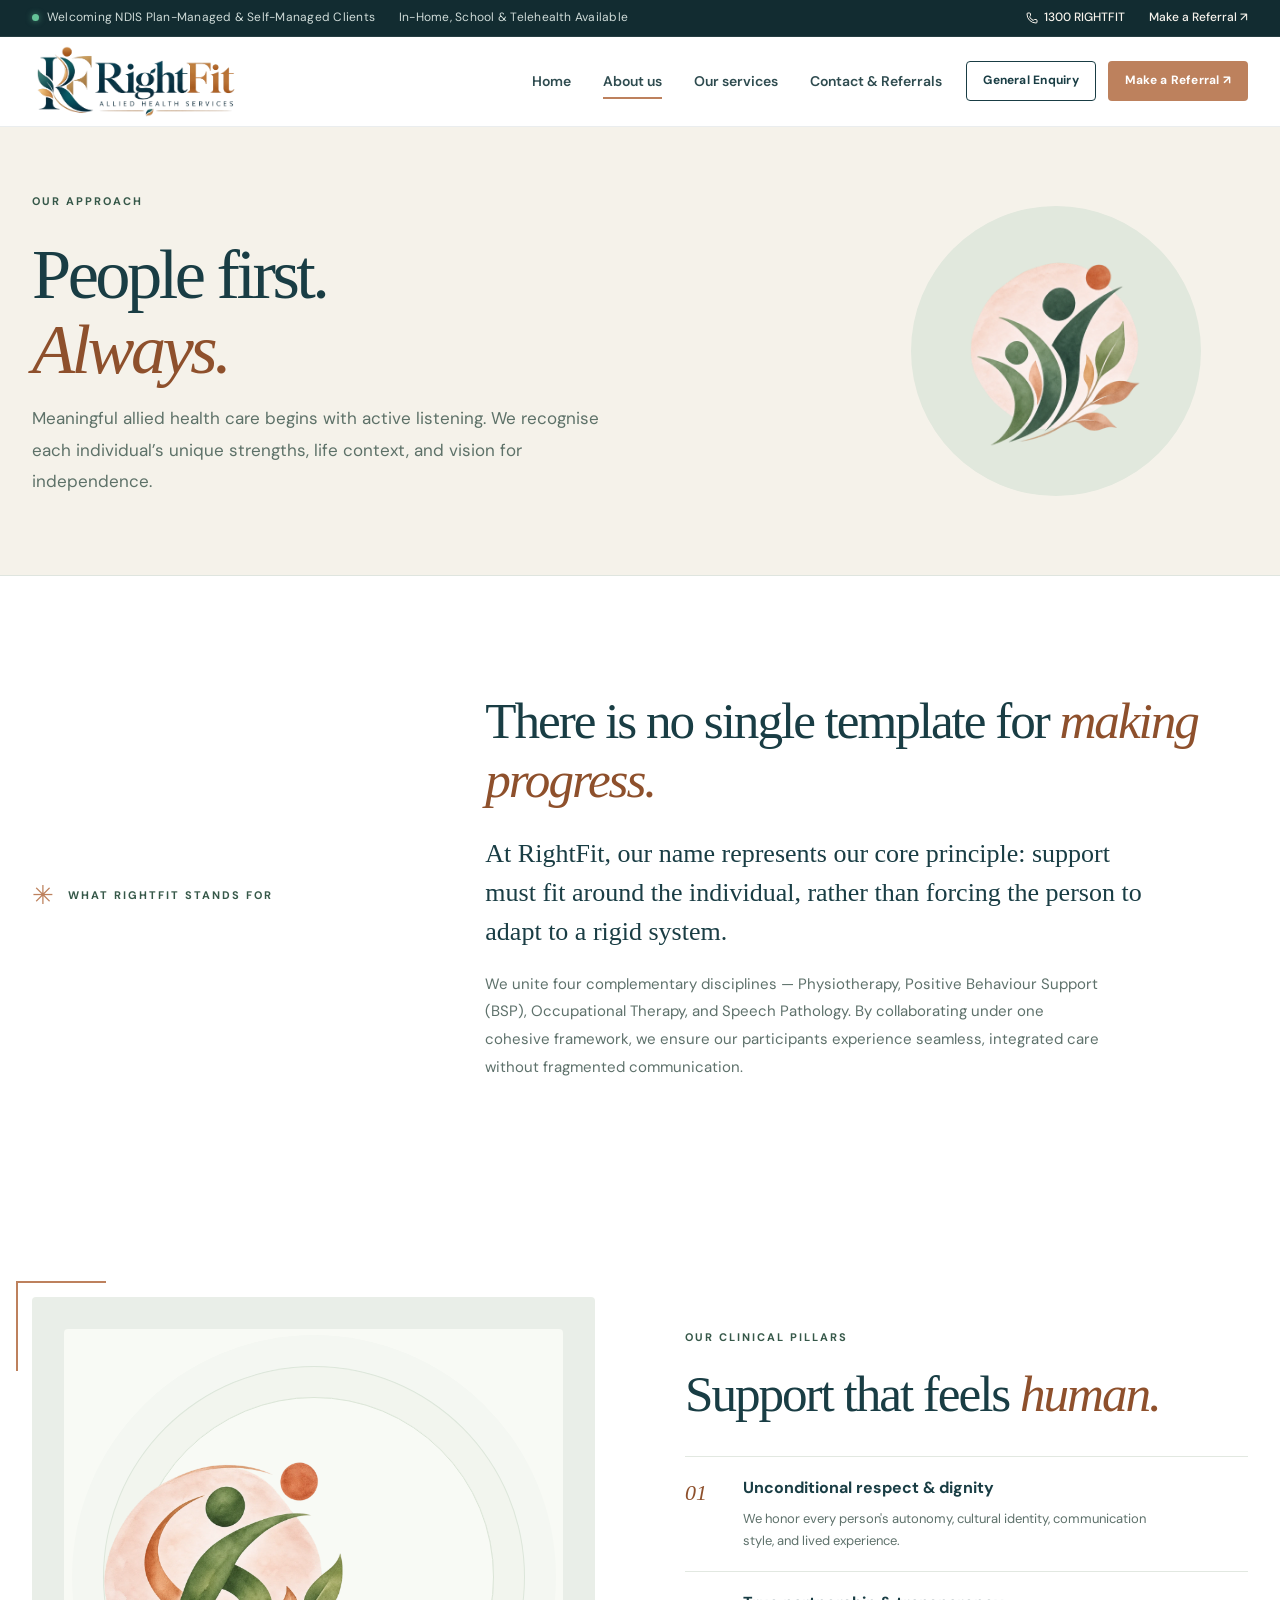
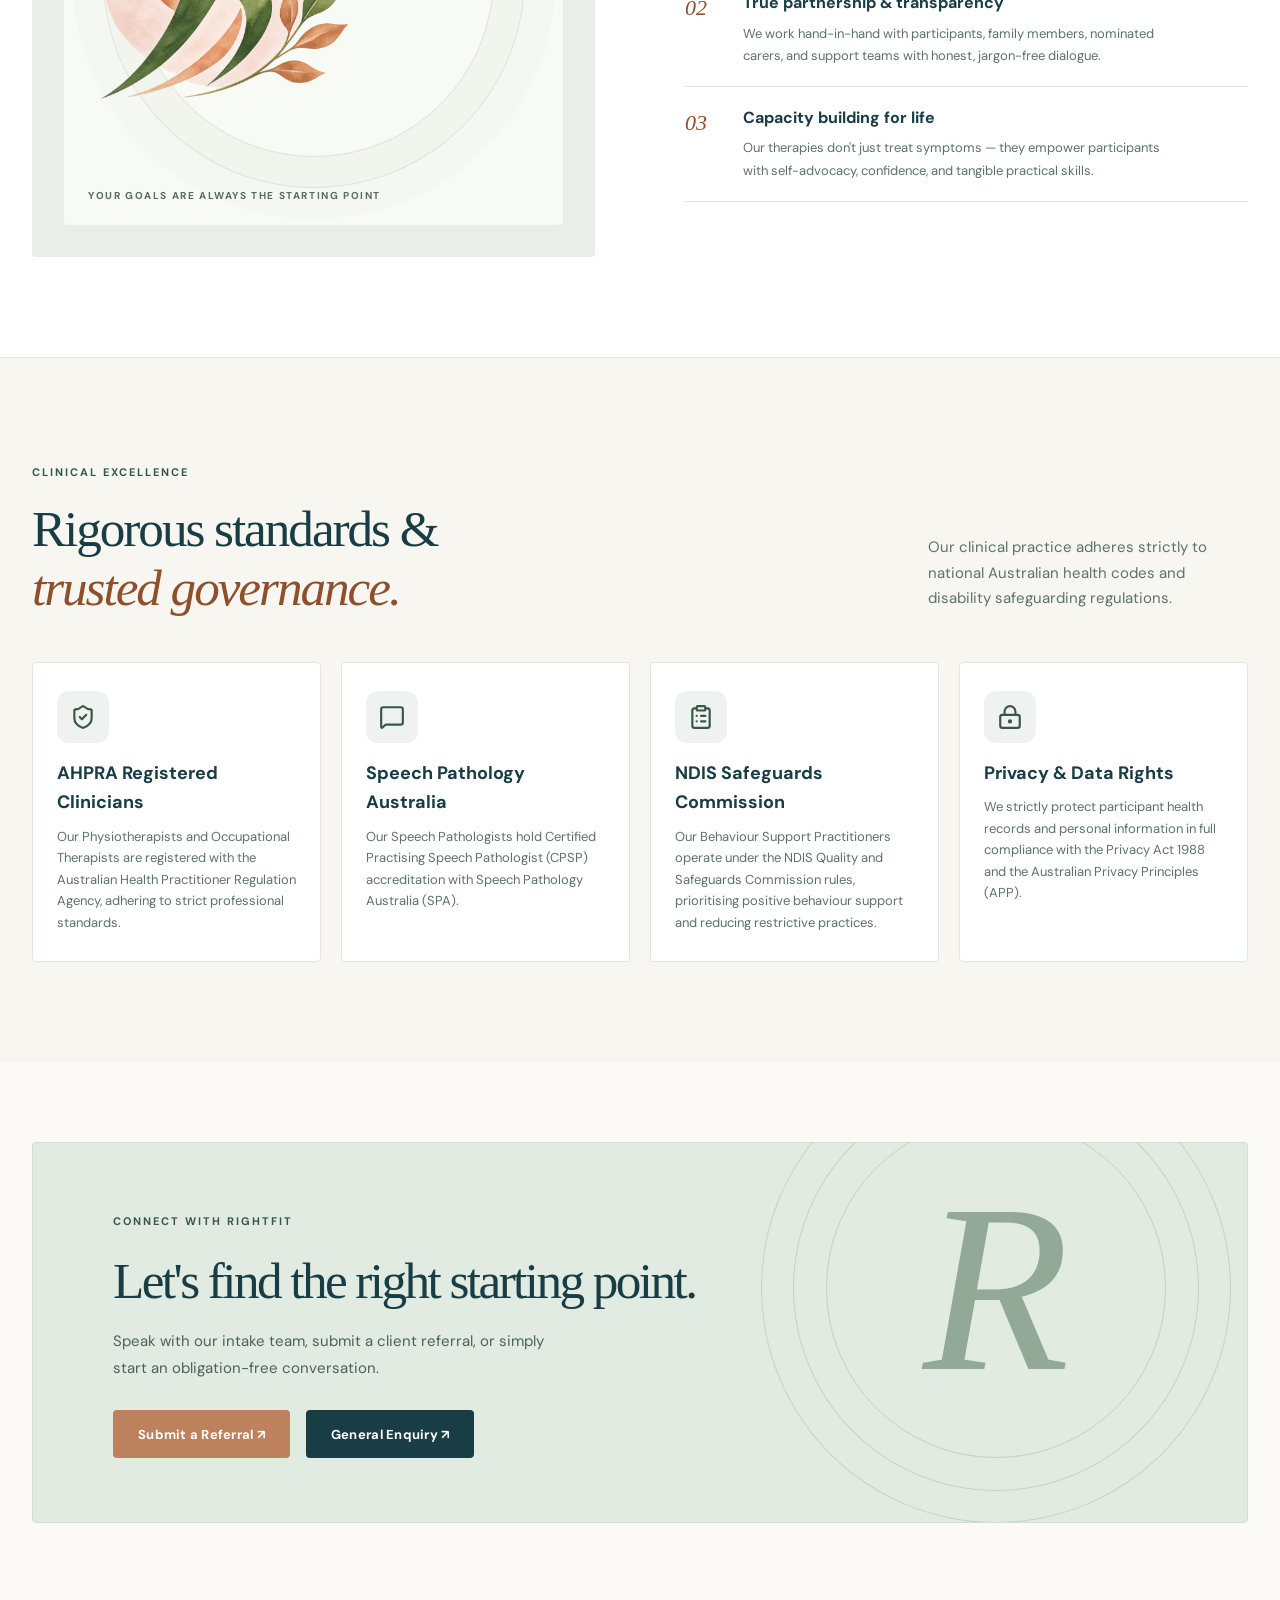
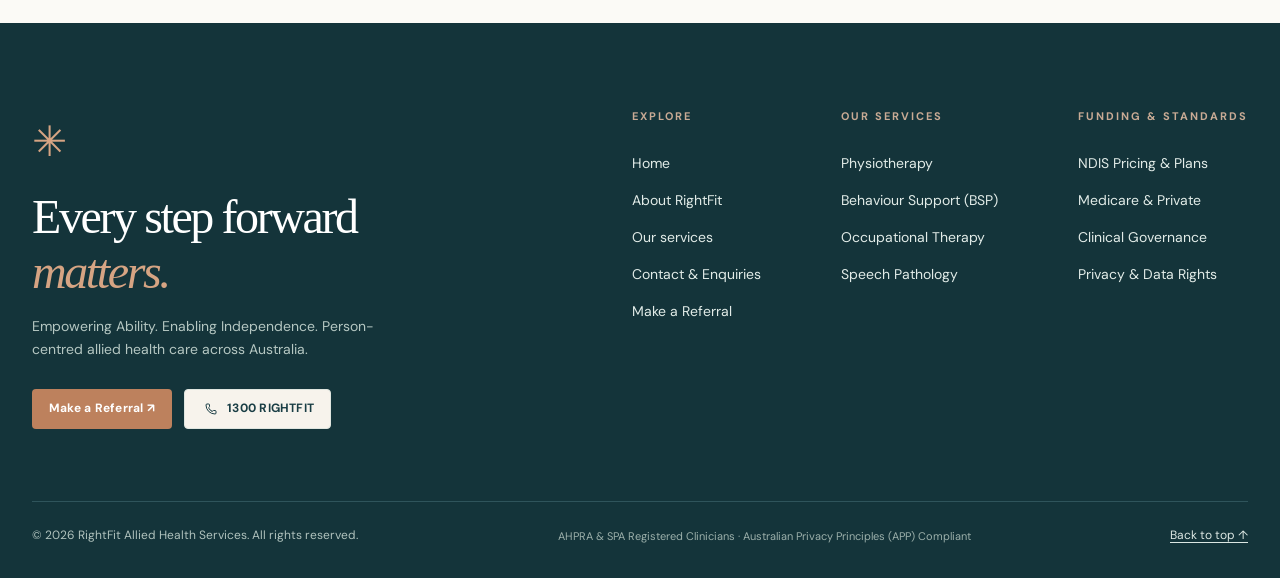
==== commit 9d659f86: "fix: replace emoji UI with consistent Lucide SVG icons" ====
--- a/about.html
+++ b/about.html
@@ -42,7 +42,7 @@
         <span class="top-bar-tag">In-Home, School &amp; Telehealth Available</span>
       </div>
       <div class="top-bar-right">
-        <a href="tel:1300000000" aria-label="Call RightFit on 1300 000 000">📞 1300 RIGHTFIT</a>
+        <a href="tel:1300000000" aria-label="Call RightFit on 1300 000 000"><i data-lucide="phone" aria-hidden="true"></i> 1300 RIGHTFIT</a>
         <a href="contact.html?type=referral" class="top-bar-referral">Make a Referral ↗</a>
       </div>
     </div>
@@ -81,7 +81,7 @@
       <a class="nav-link" href="services.html">Our services</a>
       <a class="nav-link" href="contact.html">Contact &amp; Referrals</a>
       <a class="btn btn-copper mobile-nav-cta" href="contact.html?type=referral">Make a Referral ↗</a>
-      <a class="btn btn-light mobile-nav-cta" href="tel:1300000000">📞 Call 1300 RIGHTFIT</a>
+      <a class="btn btn-light mobile-nav-cta" href="tel:1300000000"><i data-lucide="phone" aria-hidden="true"></i> Call 1300 RIGHTFIT</a>
     </nav>
   </header>
 
@@ -180,22 +180,22 @@
 
         <div class="delivery-grid">
           <div class="delivery-card">
-            <div class="delivery-icon" aria-hidden="true">🛡️</div>
+            <div class="delivery-icon" aria-hidden="true"><i data-lucide="shield-check" aria-hidden="true"></i></div>
             <h3>AHPRA Registered Clinicians</h3>
             <p>Our Physiotherapists and Occupational Therapists are registered with the Australian Health Practitioner Regulation Agency, adhering to strict professional standards.</p>
           </div>
           <div class="delivery-card">
-            <div class="delivery-icon" aria-hidden="true">🗣️</div>
+            <div class="delivery-icon" aria-hidden="true"><i data-lucide="message-square" aria-hidden="true"></i></div>
             <h3>Speech Pathology Australia</h3>
             <p>Our Speech Pathologists hold Certified Practising Speech Pathologist (CPSP) accreditation with Speech Pathology Australia (SPA).</p>
           </div>
           <div class="delivery-card">
-            <div class="delivery-icon" aria-hidden="true">📋</div>
+            <div class="delivery-icon" aria-hidden="true"><i data-lucide="clipboard-list" aria-hidden="true"></i></div>
             <h3>NDIS Safeguards Commission</h3>
             <p>Our Behaviour Support Practitioners operate under the NDIS Quality and Safeguards Commission rules, prioritising positive behaviour support and reducing restrictive practices.</p>
           </div>
           <div class="delivery-card" id="privacy">
-            <div class="delivery-icon" aria-hidden="true">🔒</div>
+            <div class="delivery-icon" aria-hidden="true"><i data-lucide="lock-keyhole" aria-hidden="true"></i></div>
             <h3>Privacy &amp; Data Rights</h3>
             <p>We strictly protect participant health records and personal information in full compliance with the Privacy Act 1988 and the Australian Privacy Principles (APP).</p>
           </div>
@@ -234,7 +234,7 @@
         <p>Empowering Ability. Enabling Independence. Person-centred allied health care across Australia.</p>
         <div style="display: flex; gap: 12px; flex-wrap: wrap;">
           <a class="btn btn-copper btn-small" href="contact.html?type=referral">Make a Referral ↗</a>
-          <a class="btn btn-light btn-small" href="tel:1300000000">📞 1300 RIGHTFIT</a>
+          <a class="btn btn-light btn-small" href="tel:1300000000"><i data-lucide="phone" aria-hidden="true"></i> 1300 RIGHTFIT</a>
         </div>
       </div>
 
--- a/styles.css
+++ b/styles.css
@@ -2797,3 +2797,11 @@
   stroke-width: 2.2;
   vertical-align: 0;
 }
+
+/* Consistent vector icons across all restored static pages. */
+.clinical-col h4 .lucide,
+.contact-privacy strong .lucide { width: 1.05em; height: 1.05em; vertical-align: -.15em; margin-right: .3em; color: var(--forest); }
+.top-bar .lucide,
+.mobile-nav .lucide,
+.footer .lucide { width: 1em; height: 1em; vertical-align: -.12em; }
+.text-link .lucide { width: 1em; height: 1em; vertical-align: -.15em; }
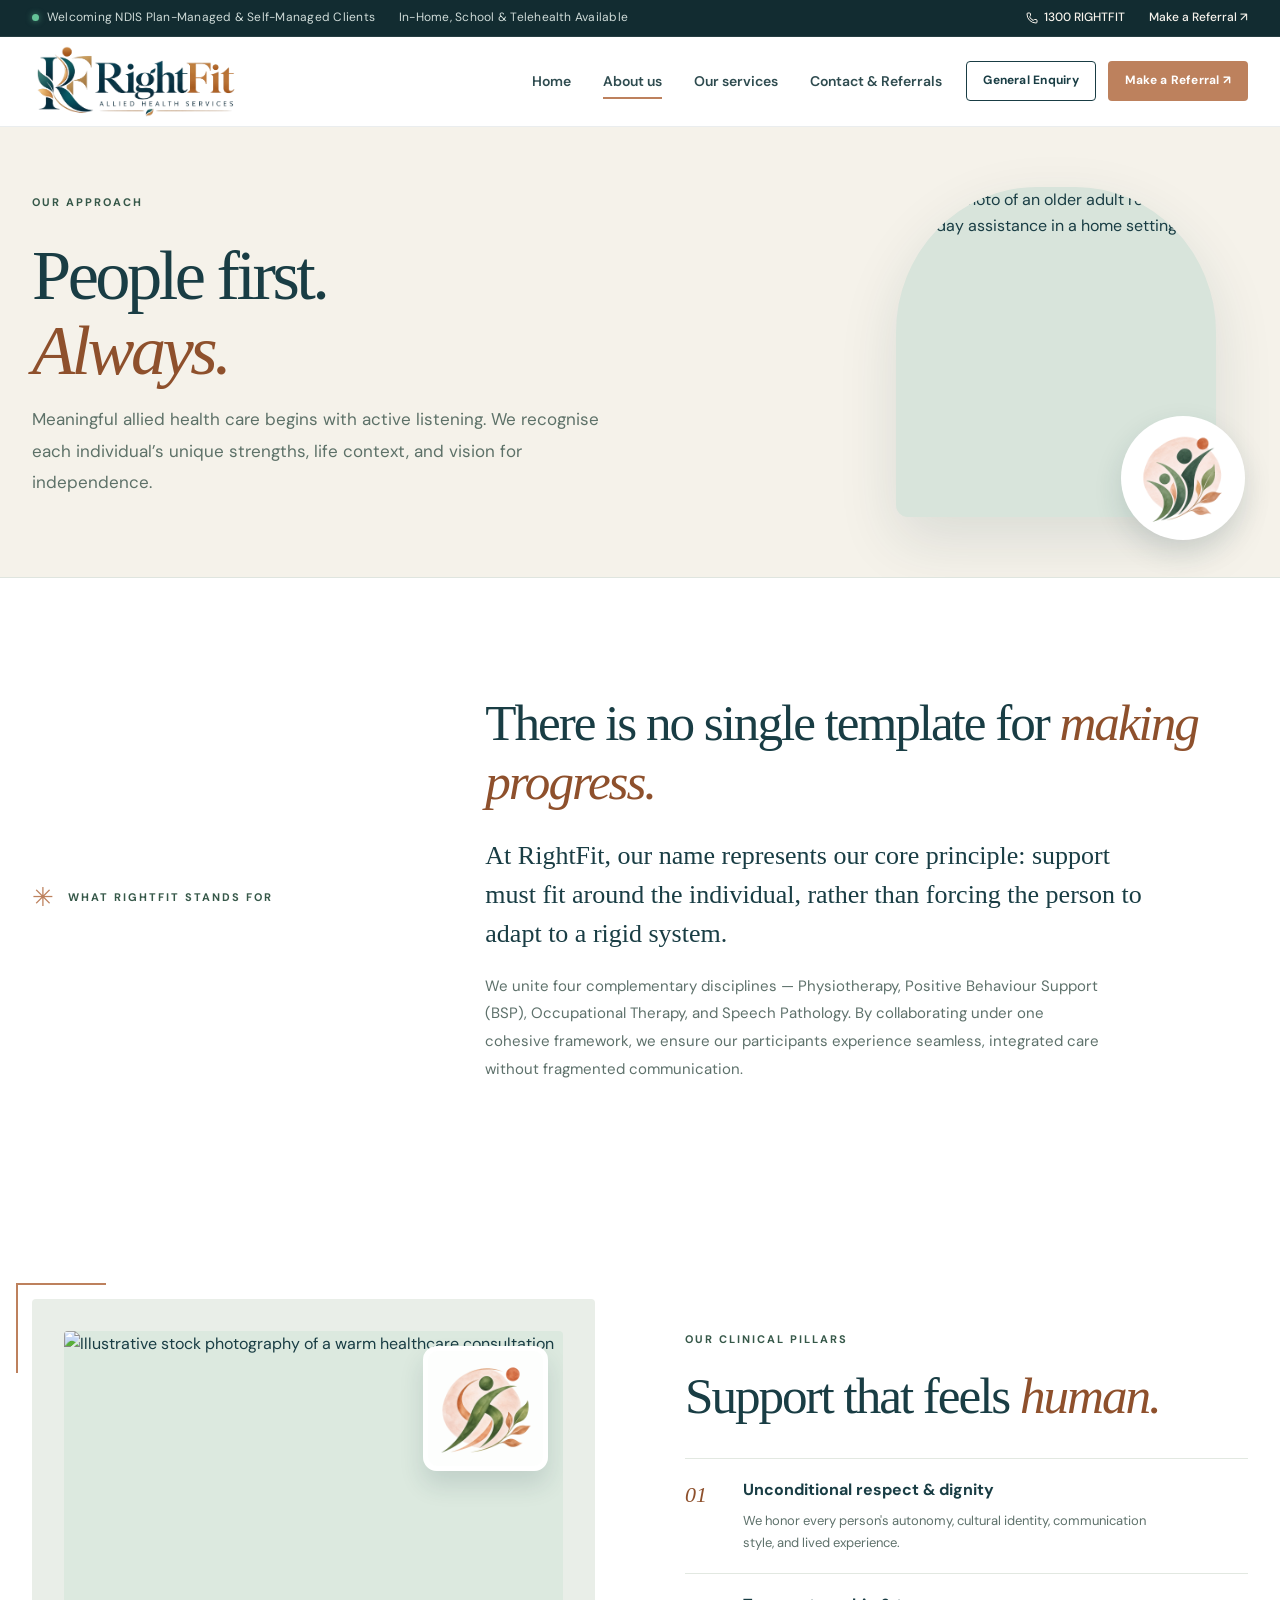
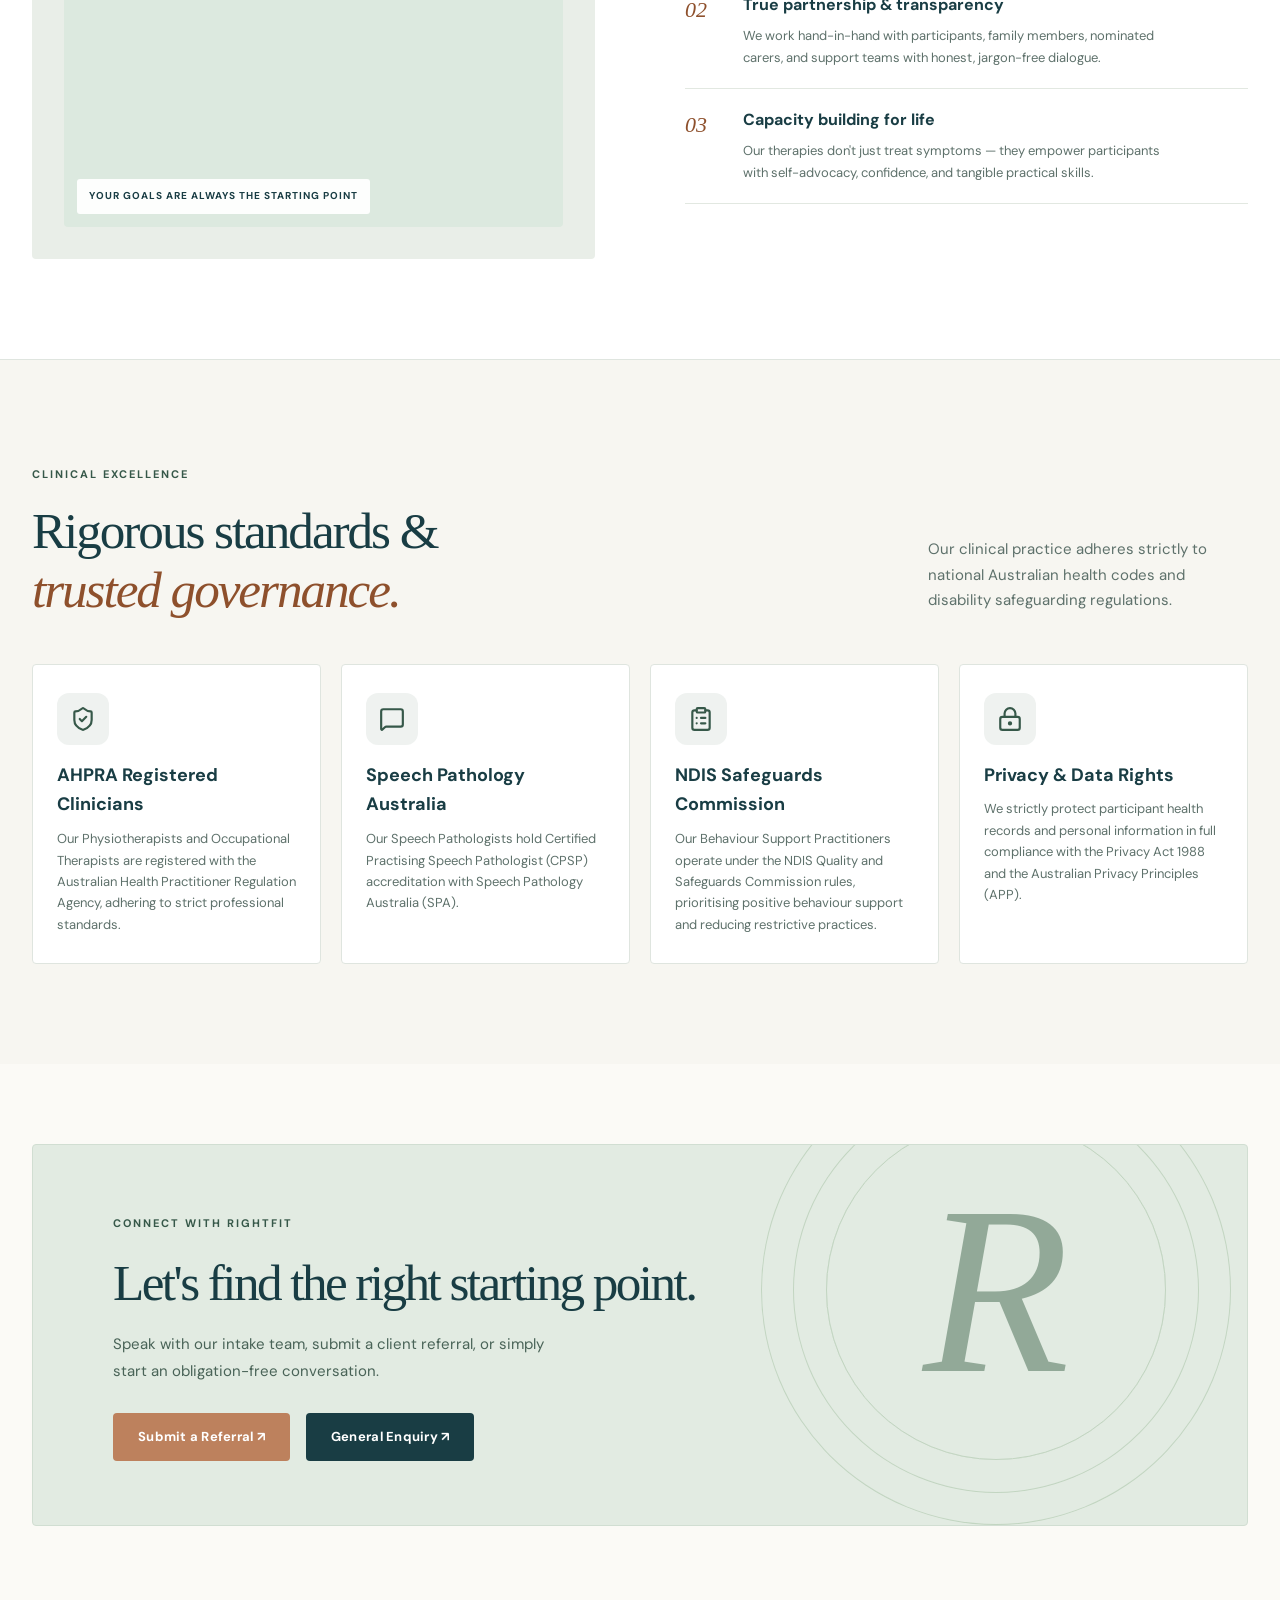
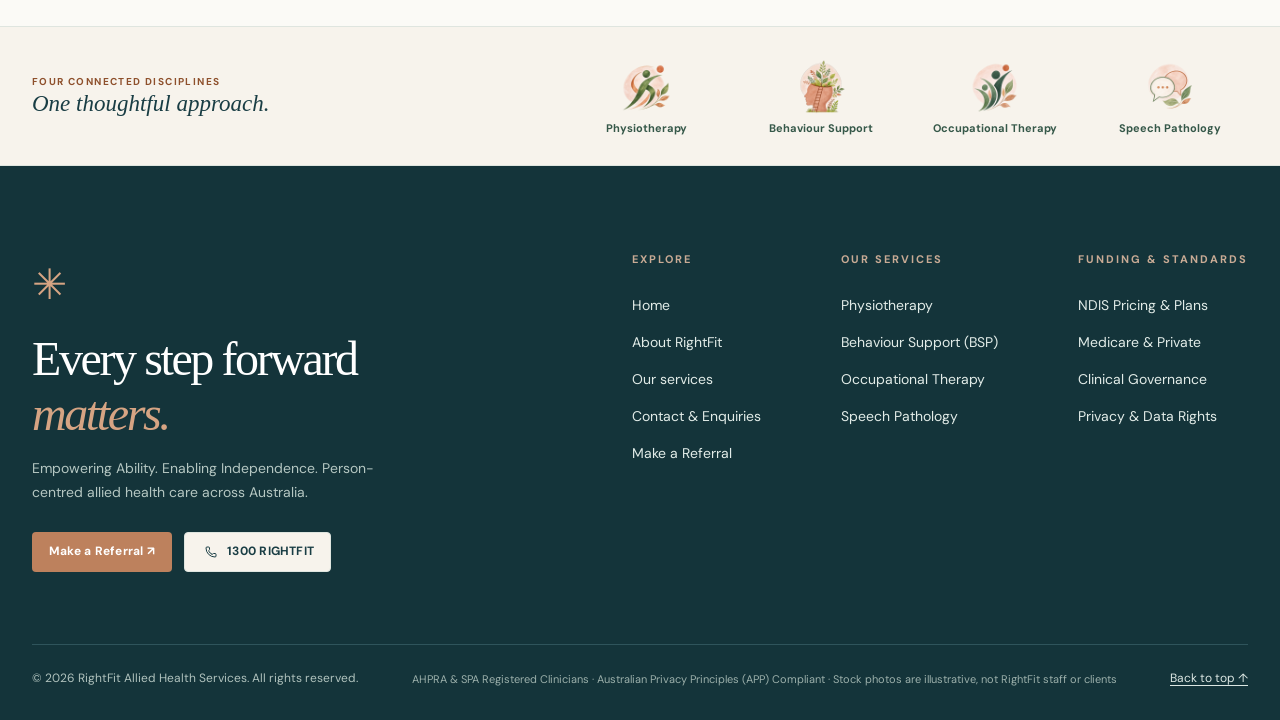
==== commit d6ec6dad: "feat: add human-centred photography on all RightFit pages while keeping service artwork" ====
--- a/about.html
+++ b/about.html
@@ -29,6 +29,7 @@
   <link rel="preconnect" href="https://fonts.googleapis.com">
   <link rel="preconnect" href="https://fonts.gstatic.com" crossorigin>
   <link href="https://fonts.googleapis.com/css2?family=DM+Sans:ital,wght@0,400;0,500;0,600;0,700;1,400&display=swap" rel="stylesheet">
+  <link rel="preconnect" href="https://images.pexels.com" crossorigin>
   <link rel="stylesheet" href="styles.css">
 </head>
 <body>
@@ -96,8 +97,7 @@
             Meaningful allied health care begins with active listening. We recognise each individual’s unique strengths, life context, and vision for independence.
           </p>
         </div>
-        <div class="page-hero-stamp">
-          <picture>
+        <div class="page-hero-stamp rf-photo-stamp"><img class="rf-page-photo" src="https://images.pexels.com/photos/7551667/pexels-photo-7551667.jpeg?auto=compress&amp;cs=tinysrgb&amp;w=920" alt="Stock photo of an older adult receiving everyday assistance in a home setting" width="1100" height="800" decoding="async" loading="eager" fetchpriority="high"><picture>
             <source srcset="assets/occupational-therapy-art.webp" type="image/webp">
             <img src="assets/occupational-therapy-art.png" alt="RightFit illustration representing supportive companionship" width="220" height="220">
           </picture>
@@ -128,12 +128,7 @@
     <section class="section values-section about-values">
       <div class="container values-grid">
         <div class="values-visual">
-          <div class="values-visual-inner">
-            <div class="halo"></div>
-            <picture>
-              <source srcset="assets/physiotherapy-art.webp" type="image/webp">
-              <img src="assets/physiotherapy-art.png" alt="Movement and growth artwork" loading="lazy">
-            </picture>
+          <div class="values-visual-inner rf-photo-values"><div class="halo"></div><img class="rf-values-photo" src="https://images.pexels.com/photos/7108319/pexels-photo-7108319.jpeg?auto=compress&amp;cs=tinysrgb&amp;w=1000" alt="Illustrative stock photography of a warm healthcare consultation" width="1100" height="800" decoding="async" loading="lazy"><img class="rf-values-service-icon" src="assets/physiotherapy-art.webp" alt="RightFit Physiotherapy illustration" loading="lazy" width="125" height="125">
             <span class="values-caption">YOUR GOALS ARE ALWAYS THE STARTING POINT</span>
           </div>
         </div>
@@ -226,6 +221,11 @@
   </main>
 
   <!-- Footer -->
+<div class="rf-brand-ribbon"><div class="container rf-brand-ribbon-inner"><div class="rf-brand-ribbon-title"><span class="rf-brand-label">FOUR CONNECTED DISCIPLINES</span><span>One thoughtful approach.</span></div><nav class="rf-brand-icons" aria-label="Explore RightFit's services">
+<a href="services.html#physiotherapy"><img src="assets/physiotherapy-art.webp" alt="" loading="lazy" width="68" height="68"><span>Physiotherapy</span></a>
+<a href="services.html#behaviour-support"><img src="assets/behaviour-support-art.webp" alt="" loading="lazy" width="68" height="68"><span>Behaviour Support</span></a>
+<a href="services.html#occupational-therapy"><img src="assets/occupational-therapy-art.webp" alt="" loading="lazy" width="68" height="68"><span>Occupational Therapy</span></a>
+<a href="services.html#speech-pathology"><img src="assets/speech-pathology-art.webp" alt="" loading="lazy" width="68" height="68"><span>Speech Pathology</span></a></nav></div></div>
   <footer class="footer">
     <div class="container footer-top">
       <div class="footer-intro">
@@ -266,7 +266,7 @@
 
     <div class="container footer-bottom">
       <span>© <span id="year">2026</span> RightFit Allied Health Services. All rights reserved.</span>
-      <span class="preview-meta">AHPRA &amp; SPA Registered Clinicians · Australian Privacy Principles (APP) Compliant</span>
+      <span class="preview-meta">AHPRA &amp; SPA Registered Clinicians · Australian Privacy Principles (APP) Compliant · Stock photos are illustrative, not RightFit staff or clients</span>
       <a href="#top">Back to top ↑</a>
     </div>
   </footer>
--- a/styles.css
+++ b/styles.css
@@ -2805,3 +2805,61 @@
 .mobile-nav .lucide,
 .footer .lucide { width: 1em; height: 1em; vertical-align: -.12em; }
 .text-link .lucide { width: 1em; height: 1em; vertical-align: -.15em; }
+
+
+/* Human-centred photography: original service illustrations remain the brand signatures. */
+.rf-hero-with-photo{isolation:isolate}
+.rf-hero-with-photo .rf-hero-photo{position:absolute;z-index:1;top:6%;right:5%;width:76%;height:82%;object-fit:cover;object-position:center;border:8px solid #fff;border-radius:46% 46% 12px 12px;box-shadow:0 22px 60px rgba(25,61,68,.16);background:#d9e8df}
+.rf-hero-with-photo .hero-art-card{z-index:3;border-width:5px}
+.rf-hero-with-photo .hero-art-primary{width:155px;height:170px;top:1%;left:2%;right:auto;padding:5px;transform:rotate(-5deg)}
+.rf-hero-with-photo .hero-art-secondary{width:127px;height:139px;left:2%;bottom:6%;padding:3px;transform:rotate(4deg)}
+.rf-hero-with-photo .hero-visual-label{z-index:4;right:0;bottom:7%}
+.rf-hero-with-photo .hero-bloom{z-index:4}
+.page-hero-stamp.rf-photo-stamp{width:320px;height:330px;border-radius:44% 44% 12px 12px;background:#d8e4db;overflow:visible;box-shadow:0 22px 60px rgba(25,61,68,.12)}
+.page-hero-stamp.rf-photo-stamp::before{display:none}
+.page-hero-stamp.rf-photo-stamp img.rf-page-photo{position:absolute;inset:0;width:100%;height:100%;max-width:none;max-height:none;object-fit:cover;object-position:center;border-radius:inherit}
+.page-hero-stamp.rf-photo-stamp picture{position:absolute;z-index:2;width:124px;height:124px;right:-9%;bottom:-7%;background:#fff;border-radius:50%;box-shadow:0 12px 28px rgba(25,61,68,.15);padding:8px}
+.page-hero-stamp.rf-photo-stamp picture img{max-width:100%;max-height:100%;width:100%;height:100%;object-fit:contain}
+.values-visual-inner.rf-photo-values{background:#dce9df}
+.rf-photo-values .halo{display:none}
+.values-visual-inner.rf-photo-values img.rf-values-photo{position:absolute;inset:0;width:100%;height:100%;object-fit:cover;object-position:center;z-index:1}
+.values-visual-inner.rf-photo-values .rf-values-service-icon{position:absolute;z-index:3;top:15px;right:15px;width:125px;height:125px;max-width:31%;object-fit:contain;border:5px solid #fff;border-radius:14px;background:rgba(255,255,255,.95);box-shadow:0 14px 25px rgba(25,61,68,.14)}
+.values-visual-inner.rf-photo-values .values-caption{color:var(--ink);font-weight:700;letter-spacing:.1em;background:rgba(255,255,255,.94);padding:9px 12px;left:13px;bottom:13px;border-radius:3px}
+.rf-service-photo{width:100%;margin-top:20px;position:relative;overflow:hidden;border-radius:10px;background:#dce8df}
+.rf-service-photo .rf-service-photo-img{display:block;width:100%;height:175px;max-width:none;object-fit:cover;border-radius:10px}
+.rf-photo-caption{display:block;font-size:10px;letter-spacing:.06em;color:var(--forest);padding-top:6px;text-align:left}
+.rf-contact-photo-panel{width:100%;margin:18px 0;overflow:hidden;border-radius:13px;background:#e8f0e9}
+.rf-contact-photo-panel .rf-contact-photo{width:100%;height:210px;object-fit:cover;display:block}
+.rf-contact-photo-panel .rf-photo-caption{padding:10px 14px;background:#eef1e9}
+.rf-brand-ribbon{background:var(--cream);border-top:1px solid var(--line);border-bottom:1px solid var(--line)}
+.rf-brand-ribbon-inner{padding:30px 0;display:flex;align-items:center;justify-content:space-between;gap:30px}
+.rf-brand-ribbon-title{display:flex;flex-direction:column;flex-shrink:0}
+.rf-brand-label{font-size:10px;letter-spacing:.14em;font-weight:700;color:var(--copper-text)}
+.rf-brand-ribbon-title>span:last-child{font:italic 23px var(--serif);color:var(--ink)}
+.rf-brand-icons{display:grid;grid-template-columns:repeat(4,minmax(0,1fr));gap:18px;flex:1;max-width:680px}
+.rf-brand-icons a{display:flex;flex-direction:column;align-items:center;text-align:center;gap:4px;font-size:11px;font-weight:700;color:var(--forest);line-height:1.3}
+.rf-brand-icons img{width:60px;height:60px;object-fit:contain;transition:transform .2s}
+.rf-brand-icons a:hover img{transform:translateY(-3px)}
+@media(max-width:960px){
+ .rf-hero-with-photo .rf-hero-photo{width:79%;right:1%}
+ .rf-hero-with-photo .hero-art-primary{width:124px;height:142px}
+ .rf-hero-with-photo .hero-art-secondary{width:104px;height:115px}
+ .rf-brand-ribbon-inner{display:block}
+ .rf-brand-icons{max-width:none;margin-top:17px}
+ .page-hero-stamp.rf-photo-stamp{width:250px;height:260px}
+ .page-hero-stamp.rf-photo-stamp picture{width:94px;height:94px}
+}
+@media(max-width:600px){
+ .rf-hero-with-photo .rf-hero-photo{top:4%;left:12%;right:auto;width:78%;height:82%;border-width:5px}
+ .rf-hero-with-photo .hero-art-primary{left:0;top:2%;width:105px;height:120px}
+ .rf-hero-with-photo .hero-art-secondary{left:2%;bottom:4%;width:95px;height:103px}
+ .rf-hero-with-photo .hero-visual-label{right:0;bottom:4%;max-width:210px}
+ .page-hero-stamp.rf-photo-stamp{width:min(250px,75vw);height:260px}
+ .page-hero-stamp.rf-photo-stamp picture{right:-4%}
+ .rf-brand-icons{grid-template-columns:repeat(4,minmax(0,1fr));gap:7px}
+ .rf-brand-icons img{width:48px;height:48px}
+ .rf-brand-icons a{font-size:9px}
+ .rf-brand-ribbon-title>span:last-child{font-size:20px}
+ .values-visual-inner.rf-photo-values .rf-values-service-icon{width:95px;height:95px}
+}
+@media(prefers-reduced-motion:reduce){.rf-brand-icons img{transition:none}}
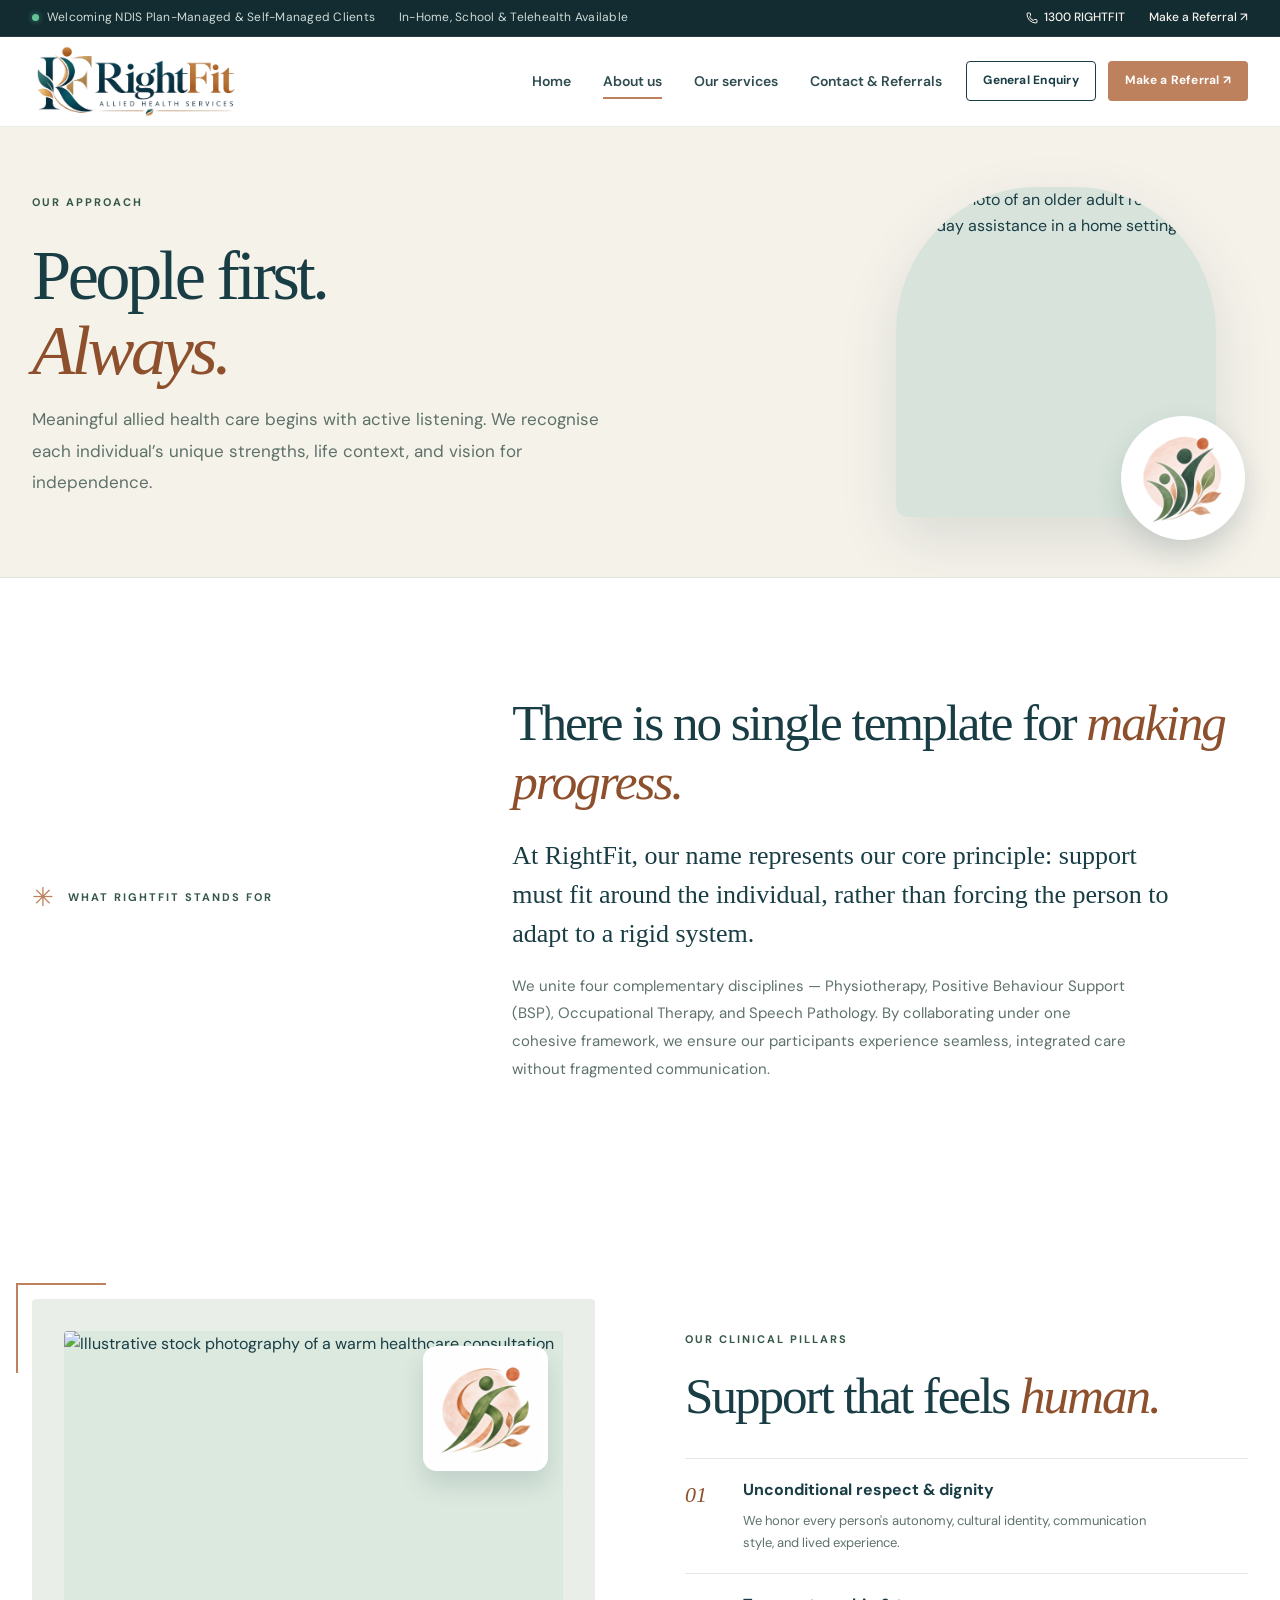
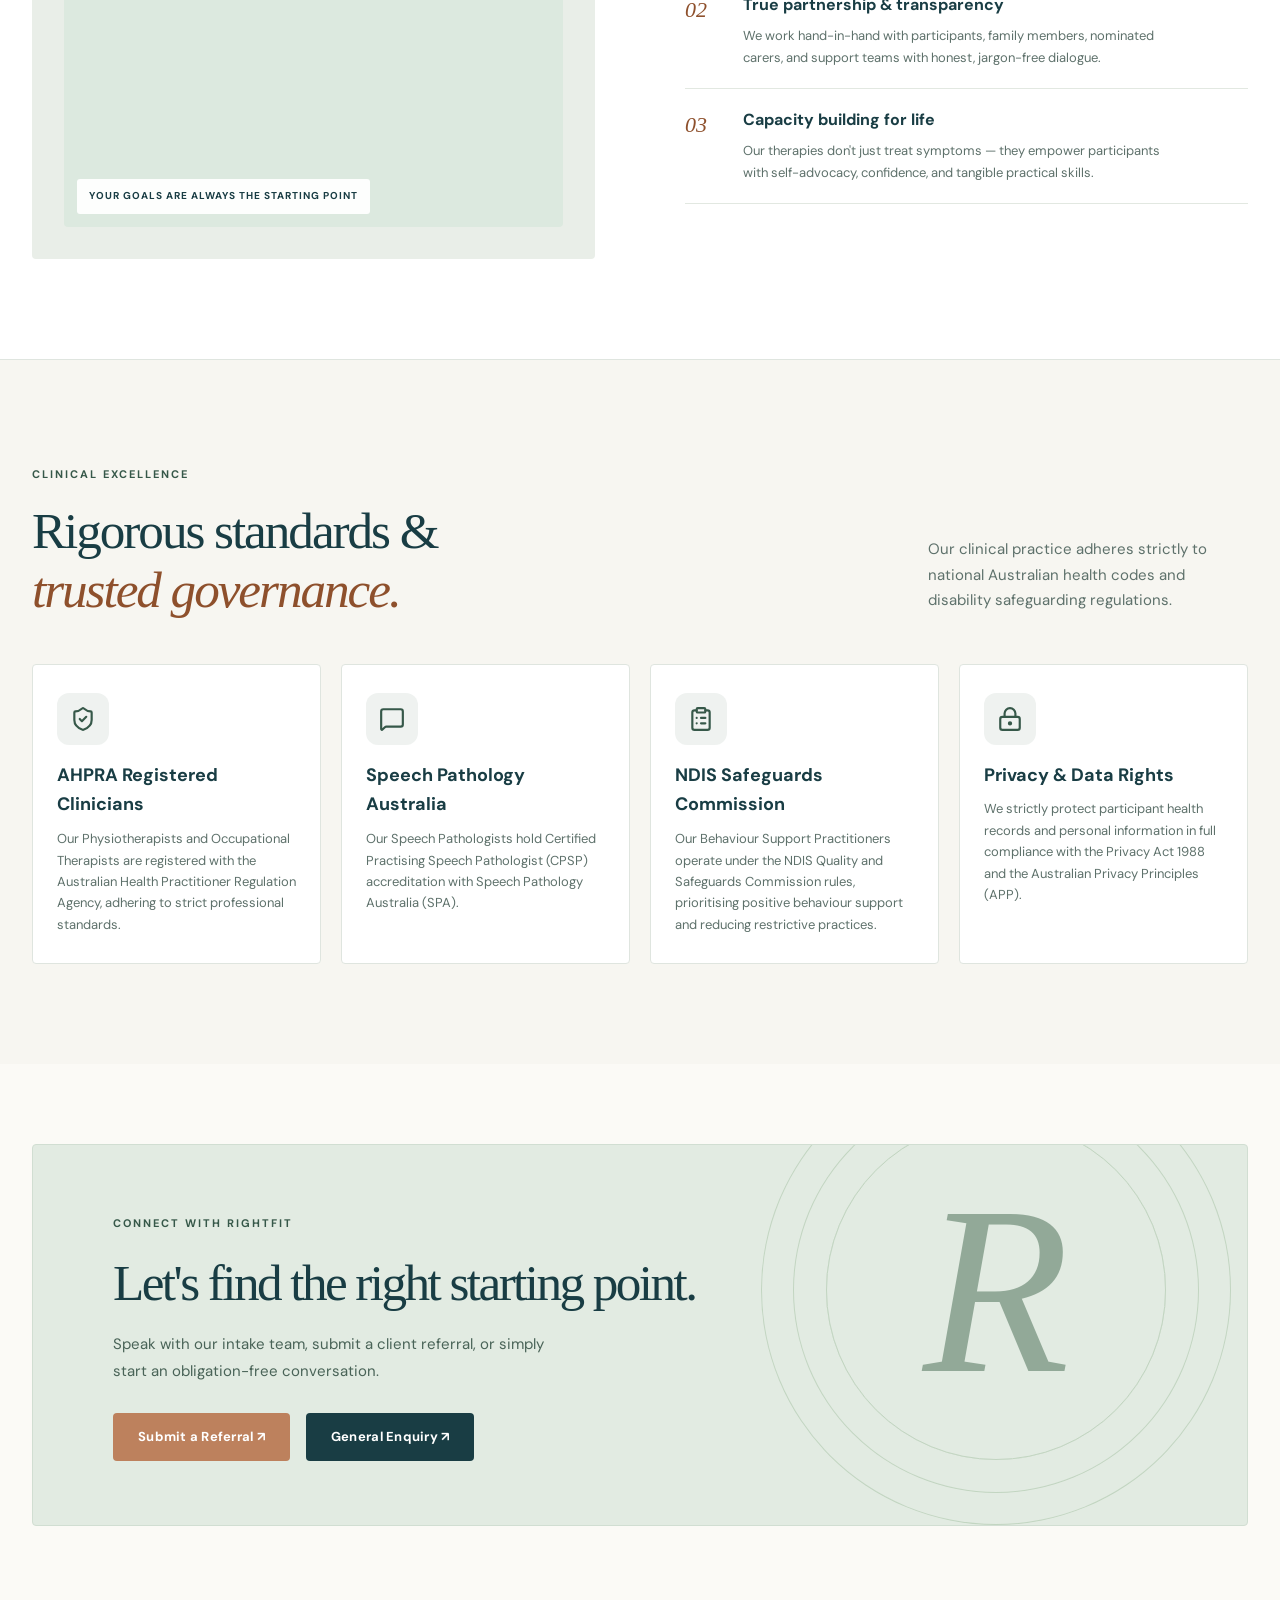
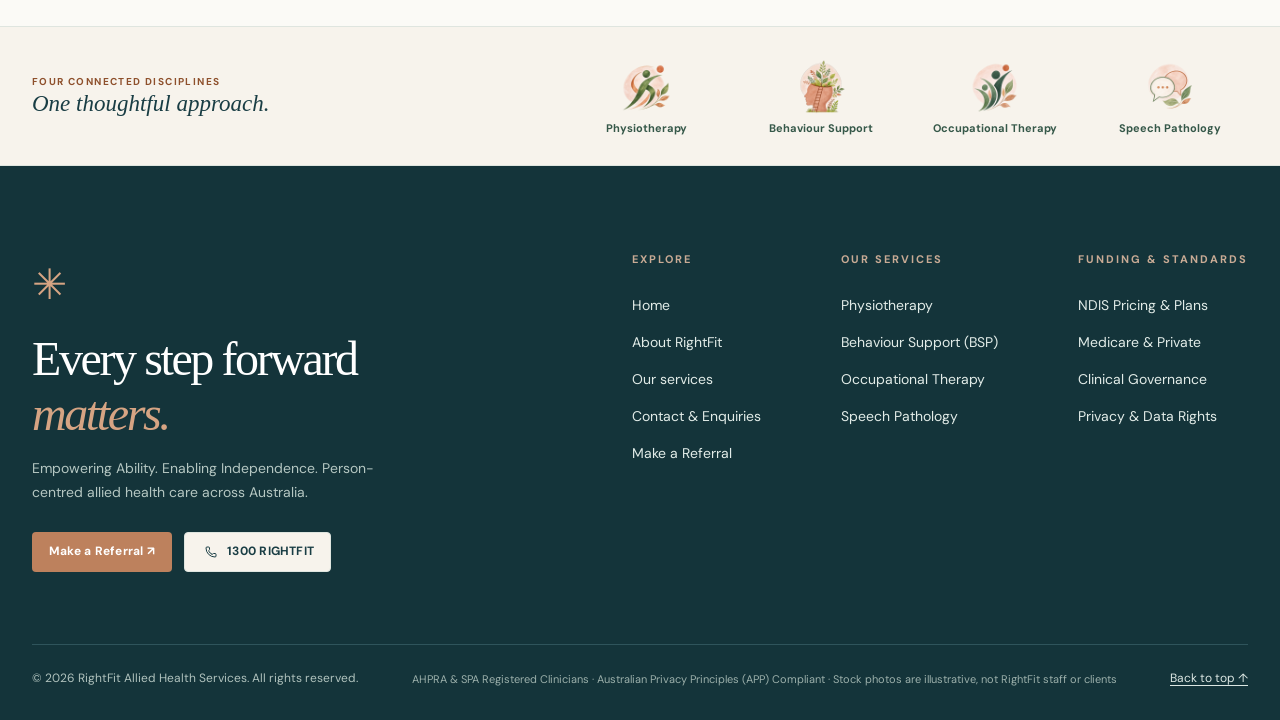
==== commit c947bc8f: "refactor: one shared HTML source for preview and PHP with merged secure intake UI" ====
--- a/about.html
+++ b/about.html
@@ -26,6 +26,7 @@
   <title>About Us | RightFit Allied Health Services</title>
   <link rel="icon" type="image/png" sizes="32x32" href="assets/favicon-32x32.png">
   <link rel="icon" type="image/png" sizes="128x128" href="assets/favicon.png">
+  <link rel="apple-touch-icon" href="assets/favicon.png">
   <link rel="preconnect" href="https://fonts.googleapis.com">
   <link rel="preconnect" href="https://fonts.gstatic.com" crossorigin>
   <link href="https://fonts.googleapis.com/css2?family=DM+Sans:ital,wght@0,400;0,500;0,600;0,700;1,400&display=swap" rel="stylesheet">
--- a/styles.css
+++ b/styles.css
@@ -57,7 +57,7 @@
   flex-direction: column;
   align-items: center;
   justify-content: center;
-  transition: opacity 0.45s cubic-bezier(0.16, 1, 0.3, 1), visibility 0.45s cubic-bezier(0.16, 1, 0.3, 1);
+  transition: opacity 0.8s cubic-bezier(0.16, 1, 0.3, 1), visibility 0.8s cubic-bezier(0.16, 1, 0.3, 1);
   pointer-events: all;
 }
 
@@ -101,7 +101,7 @@
   background: var(--copper);
   border-radius: 50%;
   box-shadow: 0 0 8px rgba(189, 129, 93, 0.6);
-  animation: pulse-dot 1.2s infinite ease-in-out;
+  animation: pulse-dot 1.75s infinite ease-in-out;
 }
 
 @keyframes pulse-dot {
@@ -2863,3 +2863,190 @@
  .values-visual-inner.rf-photo-values .rf-values-service-icon{width:95px;height:95px}
 }
 @media(prefers-reduced-motion:reduce){.rf-brand-icons img{transition:none}}
+
+
+/* Home introduction: fill the editorial left column with human-centred photography. */
+.intro-grid {
+  grid-template-columns: minmax(0, 0.95fr) minmax(0, 1.7fr);
+  gap: clamp(32px, 5.4vw, 82px);
+  align-items: center;
+}
+.intro-visual-column { min-width: 0; align-self: stretch; display: flex; flex-direction: column; justify-content: center; }
+.intro-visual-column .section-overline { padding-top: 0; margin: 0 0 22px; }
+.intro-photo { position: relative; width: 100%; margin: 0; background: var(--sage-light); padding: 7px; border-radius: 6px 80px 6px 6px; box-shadow: 0 18px 44px rgba(25,61,68,.11); }
+.intro-photo > img { display: block; width: 100%; height: clamp(285px, 28vw, 385px); max-height: 385px; object-fit: cover; object-position: center; border-radius: 3px 74px 3px 3px; }
+.intro-photo figcaption { position: absolute; left: 18px; bottom: 18px; right: 18px; padding: 11px 13px; border-radius: 3px; color: var(--ink); background: rgba(252,250,246,.93); backdrop-filter: blur(8px); font: 600 12px/1.35 var(--sans); box-shadow: 0 3px 14px rgba(25,61,68,.10); }
+.intro-photo figcaption span { display: block; color: var(--muted); font-weight: 400; font-size: 10px; letter-spacing: .04em; margin-top: 2px; }
+.intro-copy { min-width: 0; }
+@media (max-width: 860px) {
+  .intro-grid { grid-template-columns: 1fr; gap: 32px; align-items: stretch; }
+  .intro-visual-column { max-width: 580px; width: 100%; justify-self: center; margin-inline: auto; }
+  .intro-photo > img { height: 300px; max-height: none; }
+  .intro-visual-column .section-overline { margin-bottom: 14px; }
+}
+@media (max-width: 560px) {
+  .intro-grid { gap: 26px; }
+  .intro-photo > img { height: 270px; }
+  .intro-photo { border-top-right-radius: 54px; }
+  .intro-photo > img { border-top-right-radius: 49px; }
+}
+
+
+/* Service page media system: photography is primary; original brand artwork is an inset signature. */
+.page-hero.rf-services-hero { overflow: hidden; }
+.rf-services-hero .page-hero-grid { grid-template-columns: minmax(0, 1fr) minmax(350px, .92fr); gap: clamp(28px,5vw,75px); min-height: 480px; padding-block: 52px; }
+.rf-services-hero-media { width: 100%; max-width: 510px; aspect-ratio: 1.18 / 1; position: relative; margin-inline: auto; isolation: isolate; }
+.rf-services-hero-photo { display:block; width: 100%; height: 100%; object-fit: cover; object-position: center 45%; border: 8px solid #fff; border-radius: 48% 48% 12px 12px; box-shadow: 0 22px 58px rgba(25,61,68,.16); background: var(--sage-light); }
+.rf-services-hero-badge { position:absolute; z-index:2; right:-10px; bottom:10px; width: 185px; height: 185px; background: rgba(252,250,246,.98); border: 5px solid white; border-radius: 23px; padding: 11px; box-shadow: 0 12px 35px rgba(25,61,68,.15); }
+.rf-services-hero-badge .mini-four { width: 100%; height: 100%; grid-template-columns: repeat(2,minmax(0,1fr)); gap: 8px; }
+.rf-services-hero-badge .mini-four picture { width:100%; height:100%; min-width:0; min-height:0; }
+.rf-services-hero-badge .mini-four img { max-width: 64px !important; max-height: 64px !important; width: 100% !important; height: 100% !important; object-fit:contain; }
+.rf-services-hero-photo-note { position:absolute; bottom:13px; left:20px; z-index:1; color:#fff; background:rgba(18,44,49,.78); font-size:10px; letter-spacing:.045em; border-radius:4px; padding:6px 9px; }
+.services-page-section .service-showcase-grid,
+.services-page-section .service-showcase-grid.reverse { grid-template-columns: minmax(0,1.38fr) minmax(0,.9fr); column-gap:clamp(28px,3.5vw,56px); align-items:start; }
+.services-page-section .service-showcase-grid.reverse { grid-template-columns: minmax(0,.9fr) minmax(0,1.38fr); }
+.services-page-section .service-content { min-width: 0; }
+.services-page-section .service-art-wrapper.rf-service-media {
+  width:100%; max-width:none; min-width:0; margin:0; padding: 0;
+  display:block; position:relative; top:auto; align-self:start;
+  overflow:visible; background:transparent; border:0; border-radius:0;
+}
+.services-page-section .rf-service-photo-feature { position:relative; margin:0; padding:0; width:100%; height:auto; background:var(--sage-light); overflow:hidden; border:6px solid white; border-radius:42% 42% 9px 9px; box-shadow:0 18px 48px rgba(25,61,68,.13); }
+.services-page-section .rf-service-photo-feature .rf-service-photo-img { width:100%; height:clamp(370px,35vw,485px); display:block; object-fit:cover; object-position:center; max-width:none; border-radius:inherit; }
+.services-page-section .rf-service-photo-feature figcaption.rf-photo-caption { position:absolute; bottom:13px; left:14px; padding:7px 10px; color:#fff; background:rgba(18,44,49,.77); border-radius:4px; font-size:10px; letter-spacing:.035em; }
+.services-page-section .rf-service-illustration { position:absolute; z-index:2; right:-14px; top:18px; width:clamp(112px,12vw,155px); height:clamp(112px,12vw,155px); display:flex; align-items:center; justify-content:center; margin:0; padding:8px; background:#fbfaf6; border:5px solid #fff; border-radius:18px; box-shadow:0 12px 32px rgba(25,61,68,.14); }
+.services-page-section .rf-service-illustration img.service-art-image { width:100%; height:100%; max-width:none; max-height:none; object-fit:contain; aspect-ratio:1/1; }
+.services-page-section .service-art-caption { margin-top:18px; padding-inline:3px; font-size:10px; text-align:left; line-height:1.5; color:var(--forest); }
+@media (max-width: 1100px) {
+  .rf-services-hero .page-hero-grid { grid-template-columns:1.12fr 0.88fr; gap:30px; }
+  .services-page-section .service-showcase-card { padding:36px 30px; }
+  .services-page-section .service-showcase-grid, .services-page-section .service-showcase-grid.reverse { gap:28px; }
+  .services-page-section .clinical-columns { grid-template-columns:1fr; gap:10px; }
+  .services-page-section .rf-service-photo-feature .rf-service-photo-img { height:420px; }
+}
+@media (max-width: 860px) {
+  .rf-services-hero .page-hero-grid { grid-template-columns:1fr; gap:26px; min-height:0; padding-block:38px 42px; }
+  .rf-services-hero-media { width:min(100%,520px); aspect-ratio: 1.45/1; }
+  .rf-services-hero-photo { border-radius:36% 36% 12px 12px; }
+  .rf-services-hero-badge { width:145px; height:145px; right:0; bottom:-8px; border-radius:17px; }
+  .rf-services-hero-badge .mini-four img { max-width:52px !important; max-height:52px !important; }
+  .services-page-section .service-showcase-grid, .services-page-section .service-showcase-grid.reverse { grid-template-columns:1fr; }
+  .services-page-section .service-showcase-grid .rf-service-media,
+  .services-page-section .service-showcase-grid.reverse .rf-service-media { order:-1 !important; margin:0 auto 4px; max-width:620px; position:relative; }
+  .services-page-section .service-showcase-grid .service-content,
+  .services-page-section .service-showcase-grid.reverse .service-content { order:2 !important; }
+  .services-page-section .rf-service-photo-feature .rf-service-photo-img { height:clamp(270px,55vw,380px); }
+  .services-page-section .rf-service-illustration { width:115px; height:115px; right:10px; top:10px; }
+  .services-page-section .service-art-caption { margin-top:12px; }
+}
+@media (max-width: 560px) {
+  .rf-services-hero .page-hero-grid { padding-block:32px 38px; }
+  .rf-services-hero-media { aspect-ratio: 1.26 / 1; }
+  .rf-services-hero-badge { width:116px; height:116px; border-width:4px; padding:6px; right:0; bottom:-5px; }
+  .rf-services-hero-badge .mini-four { gap:2px; }
+  .rf-services-hero-badge .mini-four img { max-width:44px !important; max-height:44px !important; }
+  .rf-services-hero-photo-note { left:12px; bottom:10px; }
+  .services-page-section .service-showcase-card { padding:24px 18px; }
+  .services-page-section .rf-service-photo-feature { border-width:4px; border-radius:32% 32% 8px 8px; }
+  .services-page-section .rf-service-photo-feature .rf-service-photo-img { height:clamp(245px,74vw,345px); }
+  .services-page-section .rf-service-illustration { width:94px; height:94px; right:4px; top:9px; padding:4px; border-width:4px; border-radius:13px; }
+  .services-page-section .service-art-caption { font-size:9px; letter-spacing:.08em; }
+}
+
+
+/* Home first fold: topbar + sticky header + hero add up to the visible viewport.
+   This is a minimum, not a rigid height, so smaller screens can scroll rather than clip text. */
+.home-hero-viewport {
+  --rf-first-fold-offset: 127px; /* Measured precisely by script.js after layout. */
+  min-height: calc(100vh - var(--rf-first-fold-offset));
+  min-height: calc(100svh - var(--rf-first-fold-offset));
+  display: flex;
+  flex-direction: column;
+}
+.home-hero-viewport > .hero-grid {
+  flex: 1 0 auto;
+  min-height: 0; /* Overrides the old fixed 620px content height. */
+  gap: clamp(18px, 3.3vw, 48px);
+  padding-block: clamp(14px, 2.6svh, 34px);
+}
+.home-hero-viewport h1 {
+  font-size: clamp(42px, min(5.2vw, 7.7svh), 72px);
+  margin-block: clamp(12px, 2svh, 21px);
+}
+.home-hero-viewport .hero-intro {
+  margin-bottom: clamp(14px, 2.5svh, 27px);
+}
+.home-hero-viewport .hero-note {
+  margin-top: clamp(15px, 3svh, 36px);
+  padding-top: 14px;
+}
+.home-hero-viewport .hero-visual {
+  height: clamp(290px, calc(100svh - 360px), 520px);
+}
+.home-hero-viewport > .hero-footer {
+  flex: 0 0 auto;
+  padding-block: 7px 12px;
+}
+@media (max-width: 860px) {
+  .home-hero-viewport { --rf-first-fold-offset: 72px; }
+  .home-hero-viewport > .hero-grid {
+    grid-template-columns: minmax(0, 1fr);
+    align-content: center;
+    gap: clamp(8px, 1.5svh, 18px);
+    padding-block: clamp(10px, 1.8svh, 20px) 6px;
+  }
+  .home-hero-viewport h1 {
+    font-size: clamp(34px, min(8.5vw, 5.8svh), 48px);
+    margin-block: 12px;
+  }
+  .home-hero-viewport .hero-intro { margin-bottom: 16px; line-height: 1.6; }
+  .home-hero-viewport .hero-buttons { gap: 10px; }
+  .home-hero-viewport .hero-note { margin-top: 16px; padding-top: 10px; }
+  .home-hero-viewport .hero-visual {
+    width: 100%;
+    max-width: 420px;
+    height: clamp(175px, 26svh, 290px);
+    margin-inline: auto;
+  }
+  .home-hero-viewport > .hero-footer { padding-block: 5px 9px; }
+}
+@media (max-width: 560px) {
+  .home-hero-viewport { --rf-first-fold-offset: 68px; }
+  .home-hero-viewport > .hero-grid {
+    gap: clamp(6px, 1.2svh, 12px);
+    padding-block: 12px 5px;
+  }
+  .home-hero-viewport h1 {
+    font-size: clamp(32px, 8.4vw, 42px);
+    line-height: 1.1;
+    margin: 10px 0 11px;
+  }
+  .home-hero-viewport .hero-intro {
+    font-size: 14px;
+    line-height: 1.55;
+    margin-bottom: 12px;
+  }
+  .home-hero-viewport .hero-buttons { gap: 8px; }
+  .home-hero-viewport .hero-buttons .btn {
+    min-height: 42px;
+    padding: 9px 14px;
+  }
+  .home-hero-viewport .hero-note {
+    margin-top: 12px;
+    padding-top: 9px;
+    font-size: 9px;
+    line-height: 1.45;
+  }
+  .home-hero-viewport .hero-visual {
+    height: clamp(170px, 26svh, 270px);
+    max-width: min(320px, 100%);
+  }
+  .home-hero-viewport > .hero-footer {
+    font-size: 9px;
+    padding-block: 4px 9px;
+  }
+}
+@media (max-width: 560px) and (max-height: 720px) {
+  .home-hero-viewport .hero-note { margin-top: 8px; padding-top: 7px; }
+  .home-hero-viewport .hero-visual { height: clamp(150px, 23svh, 195px); }
+}
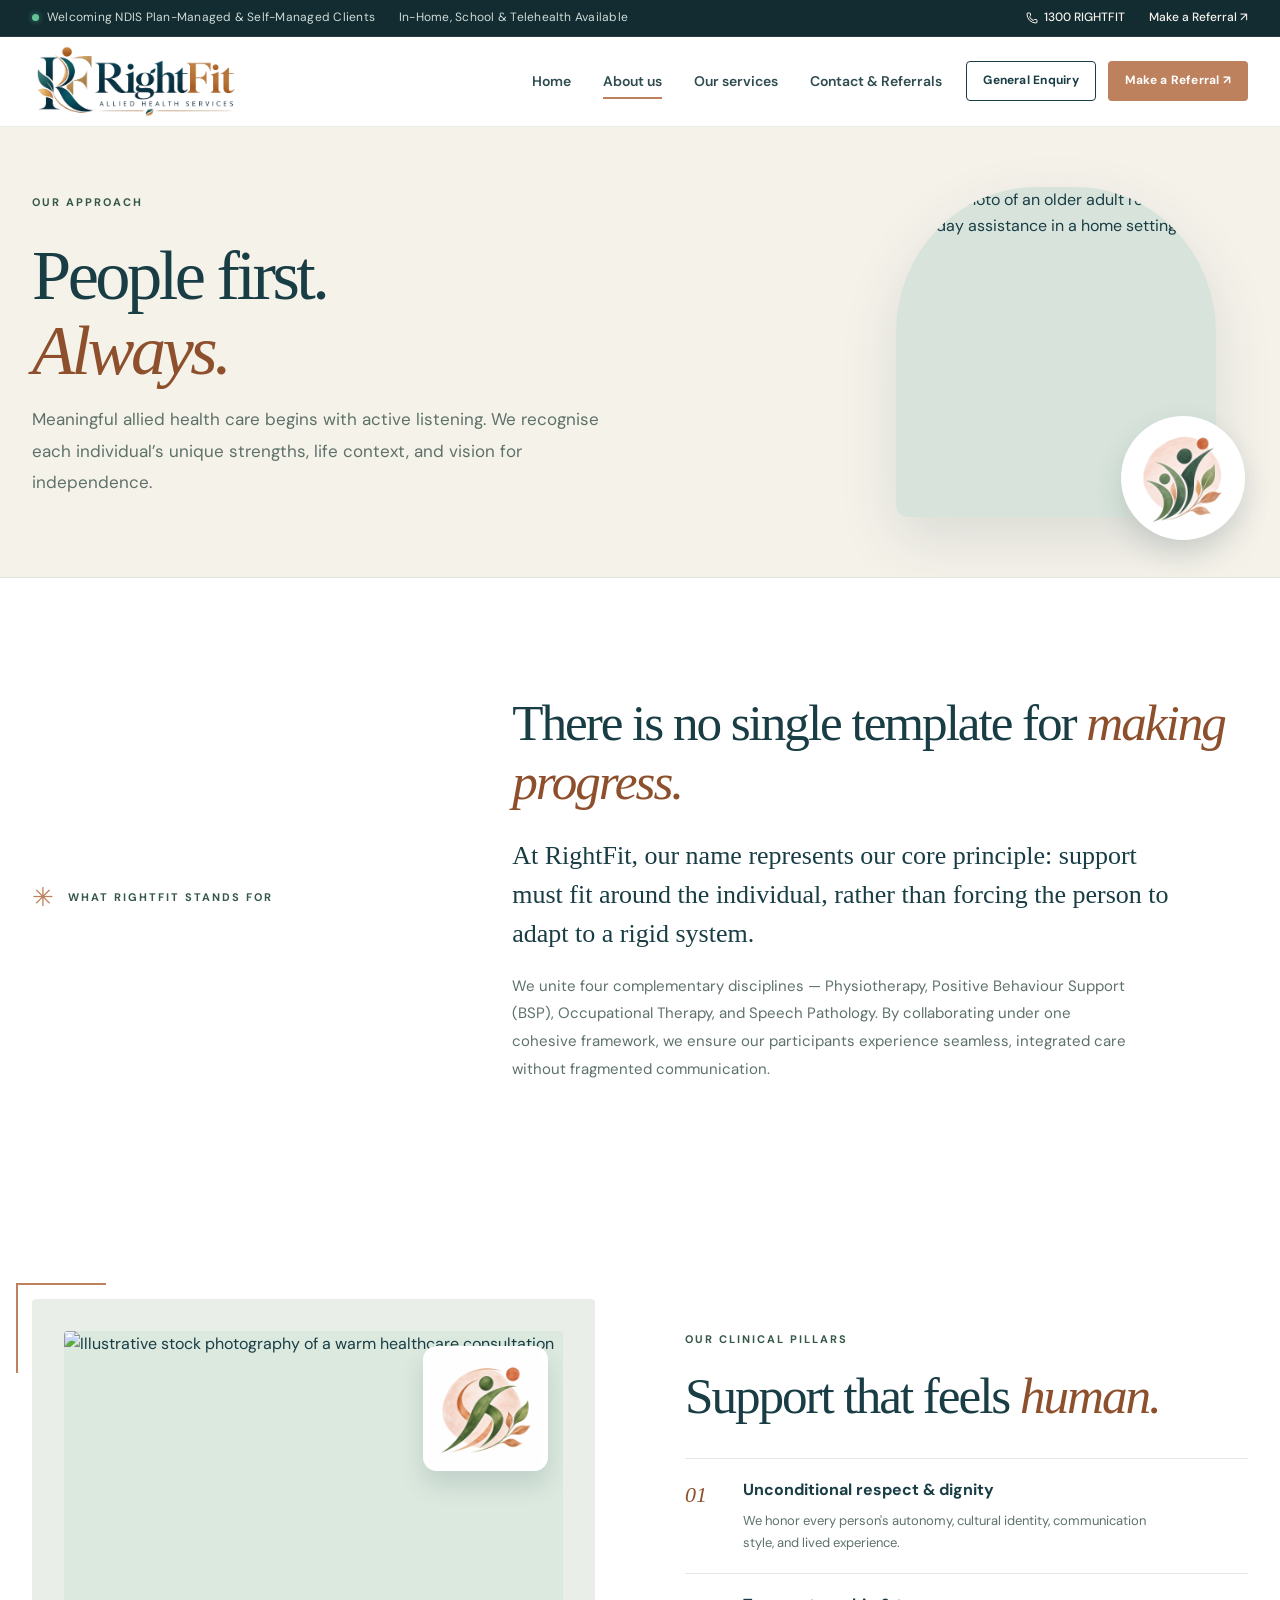
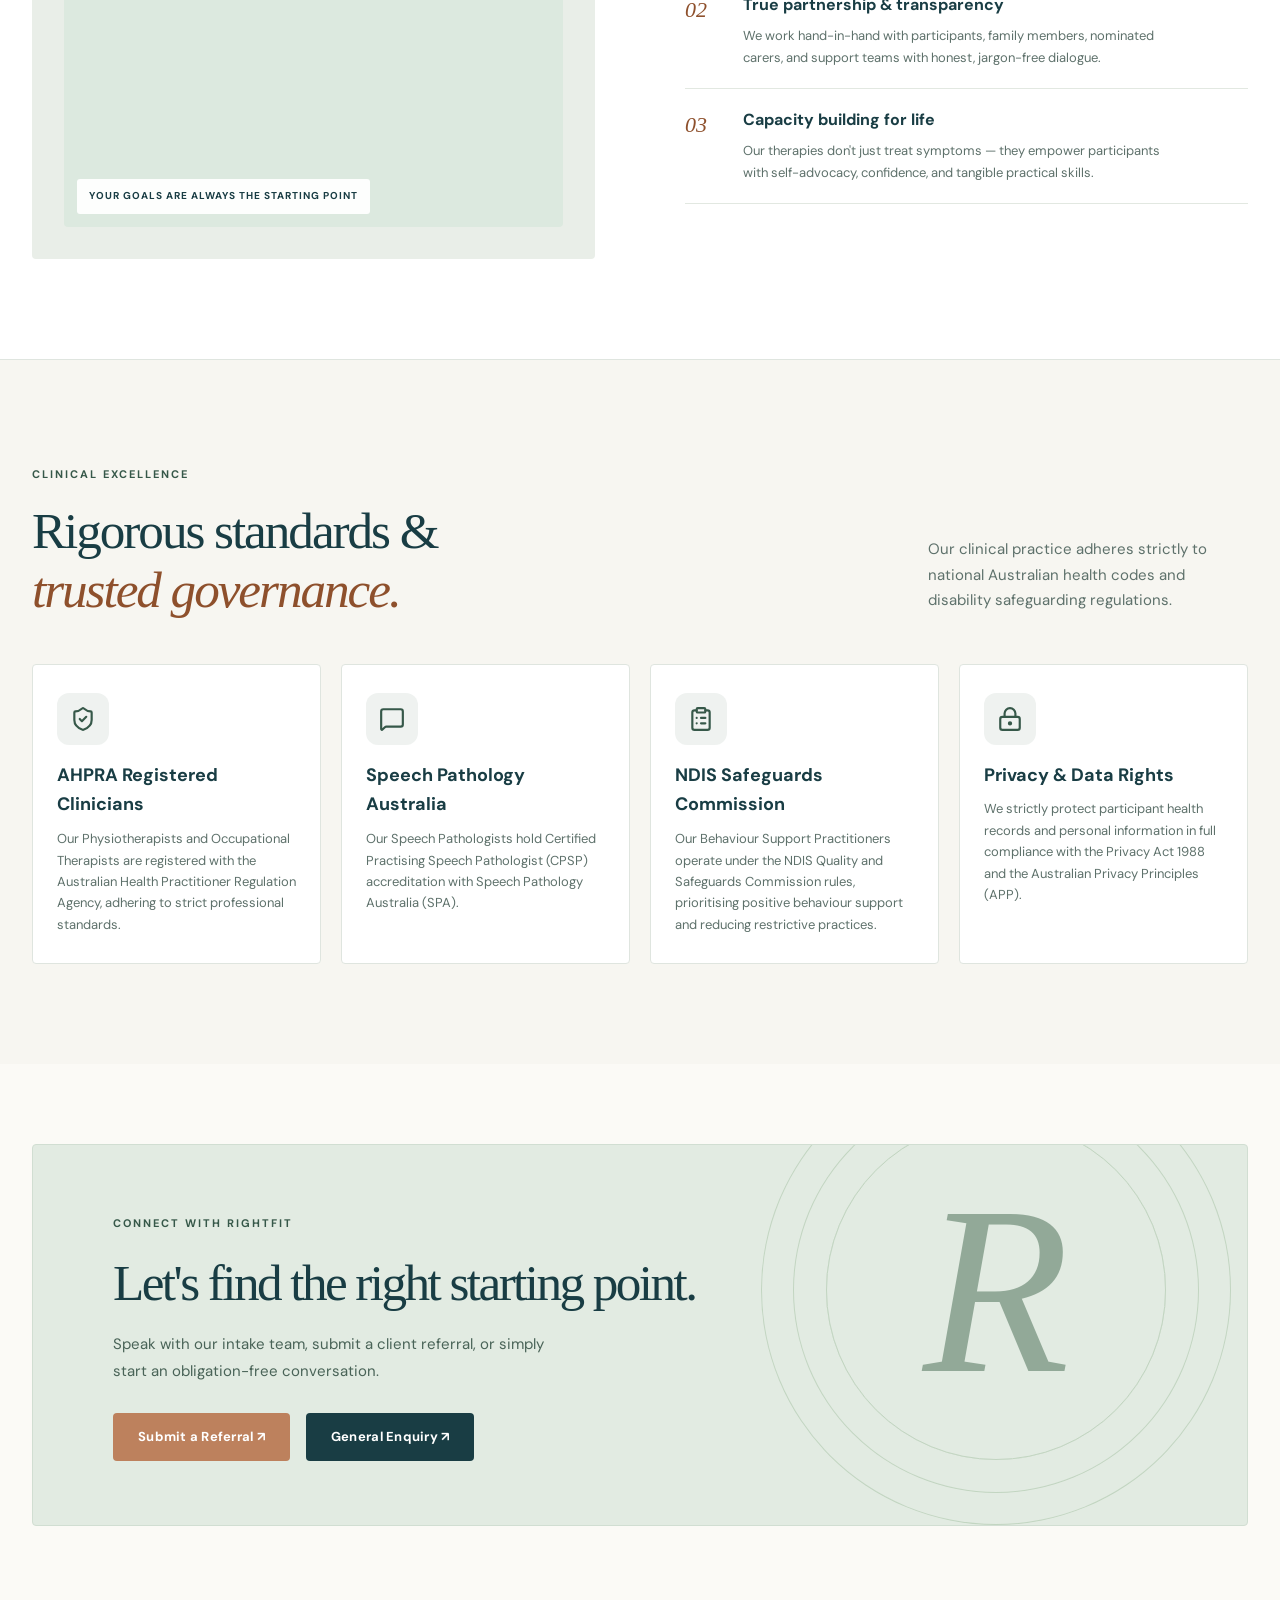
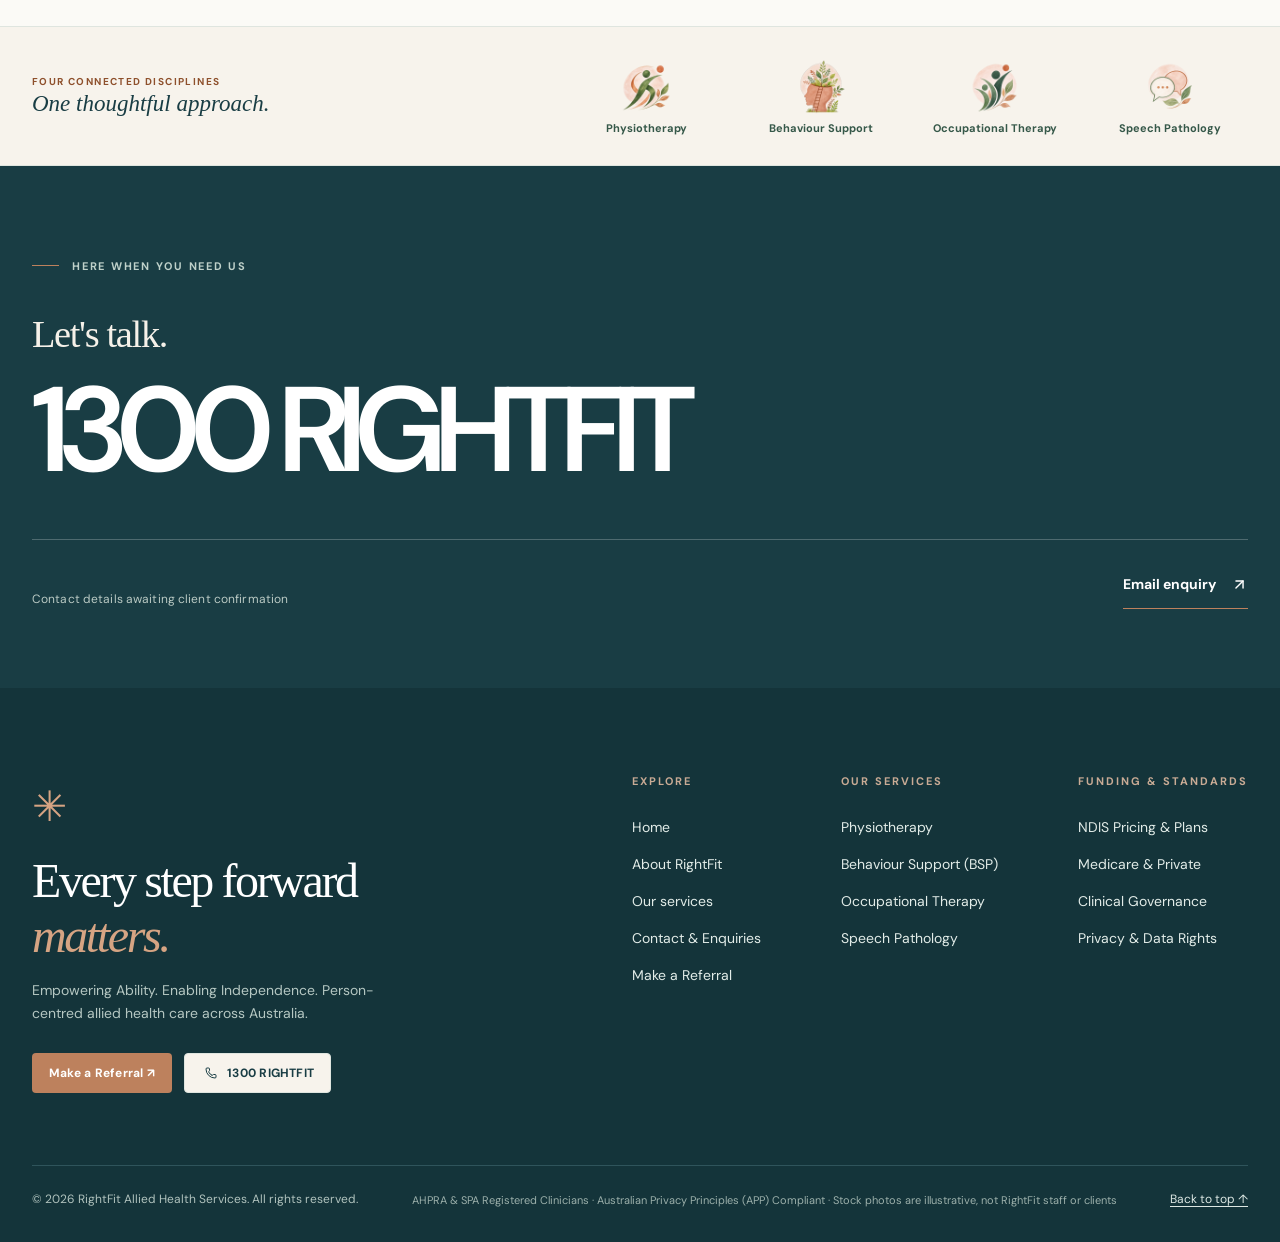
==== commit bf4e2a22: "design: oversized minimalist contact number band above every footer" ====
--- a/about.html
+++ b/about.html
@@ -227,6 +227,20 @@
 <a href="services.html#behaviour-support"><img src="assets/behaviour-support-art.webp" alt="" loading="lazy" width="68" height="68"><span>Behaviour Support</span></a>
 <a href="services.html#occupational-therapy"><img src="assets/occupational-therapy-art.webp" alt="" loading="lazy" width="68" height="68"><span>Occupational Therapy</span></a>
 <a href="services.html#speech-pathology"><img src="assets/speech-pathology-art.webp" alt="" loading="lazy" width="68" height="68"><span>Speech Pathology</span></a></nav></div></div>
+  <!-- Shared preview + PHP contact band. Phone and email details await client approval. -->
+  <section class="rf-contact-band" aria-labelledby="rf-contact-band-heading">
+    <div class="container rf-contact-band-inner">
+      <div class="rf-contact-band-kicker"><span class="rf-contact-band-line" aria-hidden="true"></span> HERE WHEN YOU NEED US</div>
+      <h2 id="rf-contact-band-heading">Let's talk.</h2>
+      <p class="rf-contact-band-number" aria-label="1300 RIGHTFIT, preview contact number pending confirmation"><span>1300</span> <span>RIGHTFIT</span></p>
+      <div class="rf-contact-band-bottom">
+        <span class="rf-contact-band-disclaimer">Contact details awaiting client confirmation</span>
+        <a class="rf-contact-band-email" href="contact.html" aria-label="Open RightFit's contact and email enquiry options">
+          Email enquiry <i data-lucide="arrow-up-right" aria-hidden="true"></i>
+        </a>
+      </div>
+    </div>
+  </section>
   <footer class="footer">
     <div class="container footer-top">
       <div class="footer-intro">
--- a/styles.css
+++ b/styles.css
@@ -3050,3 +3050,107 @@
   .home-hero-viewport .hero-note { margin-top: 8px; padding-top: 7px; }
   .home-hero-viewport .hero-visual { height: clamp(150px, 23svh, 195px); }
 }
+
+
+/* Shared pre-footer contact band — intentionally typographic, spacious and minimal. */
+.rf-contact-band {
+  background: var(--ink);
+  color: var(--ivory);
+  position: relative;
+  overflow: hidden;
+}
+.rf-contact-band-inner {
+  padding-block: clamp(62px, 7.1vw, 108px) clamp(52px, 6.1vw, 88px);
+}
+.rf-contact-band-kicker {
+  display: flex;
+  align-items: center;
+  gap: 13px;
+  color: #bfd1ca;
+  text-transform: uppercase;
+  font-size: 11px;
+  font-weight: 700;
+  letter-spacing: .16em;
+}
+.rf-contact-band-line {
+  width: 27px;
+  height: 1px;
+  background: var(--copper);
+}
+.rf-contact-band h2 {
+  font: 400 clamp(27px, 3vw, 42px) / 1.13 var(--serif);
+  letter-spacing: -.035em;
+  margin: clamp(23px, 3vw, 38px) 0 6px;
+  color: #f5f1e9;
+}
+.rf-contact-band-number {
+  margin: 0;
+  white-space: nowrap;
+  font-family: var(--sans);
+  font-weight: 600;
+  font-size: clamp(54px, 9.4vw, 145px);
+  line-height: 1.14;
+  letter-spacing: -.075em;
+  color: #ffffff;
+  font-variant-numeric: lining-nums tabular-nums;
+}
+.rf-contact-band-number span { display: inline-block; }
+.rf-contact-band-bottom {
+  display: flex;
+  align-items: end;
+  justify-content: space-between;
+  flex-wrap: wrap;
+  column-gap: 32px;
+  row-gap: 20px;
+  margin-top: clamp(24px, 3.2vw, 40px);
+  padding-top: 21px;
+  border-top: 1px solid rgba(255,255,255,.23);
+}
+.rf-contact-band-disclaimer {
+  font-size: 12px;
+  color: #bacac4;
+  letter-spacing: .01em;
+}
+.rf-contact-band-email {
+  display: inline-flex;
+  gap: 15px;
+  align-items: center;
+  justify-content: center;
+  color: #ffffff;
+  font-size: 14px;
+  font-weight: 700;
+  padding: 12px 0;
+  border-bottom: 1px solid var(--copper);
+  transition: color .18s ease, border-color .18s ease;
+}
+.rf-contact-band-email:hover {
+  color: #f3c4a4;
+  border-color: #f3c4a4;
+}
+.rf-contact-band-email i,
+.rf-contact-band-email svg { width: 17px; height: 17px; }
+@media (max-width: 860px) {
+  .rf-contact-band-inner { padding-block: 62px 54px; }
+  .rf-contact-band-number { font-size: clamp(54px, 9.3vw, 92px); }
+}
+@media (max-width: 560px) {
+  .rf-contact-band-inner { padding-block: 57px 48px; }
+  .rf-contact-band-kicker { font-size: 10px; }
+  .rf-contact-band h2 { margin: 25px 0 15px; font-size: 31px; }
+  .rf-contact-band-number {
+    white-space: normal;
+    font-size: clamp(60px, 16vw, 92px);
+    line-height: 1.02;
+    letter-spacing: -.077em;
+  }
+  .rf-contact-band-number span { display: block; }
+  .rf-contact-band-bottom {
+    align-items: flex-start;
+    flex-direction: column-reverse;
+    gap: 17px;
+    padding-top: 18px;
+    margin-top: 24px;
+  }
+  .rf-contact-band-email { min-height: 48px; padding-block: 12px; }
+  .rf-contact-band-disclaimer { font-size: 11px; }
+}
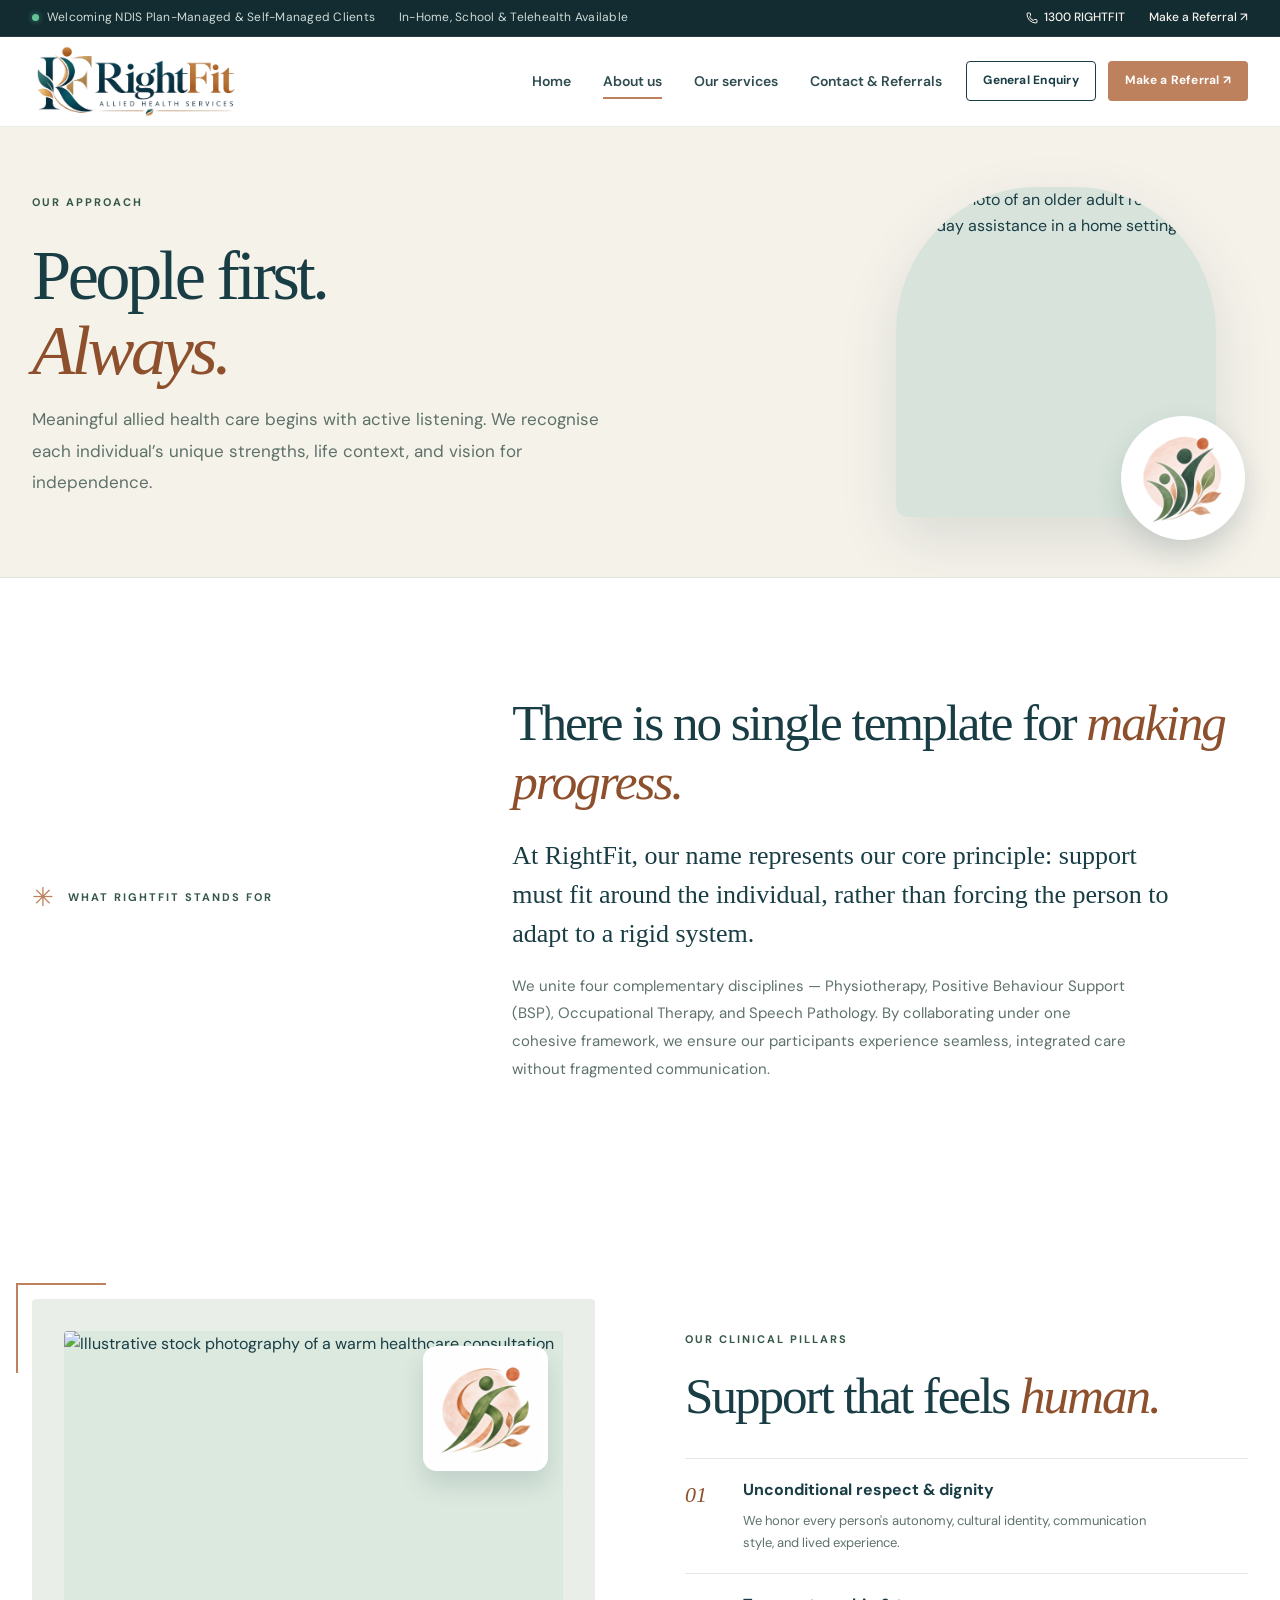
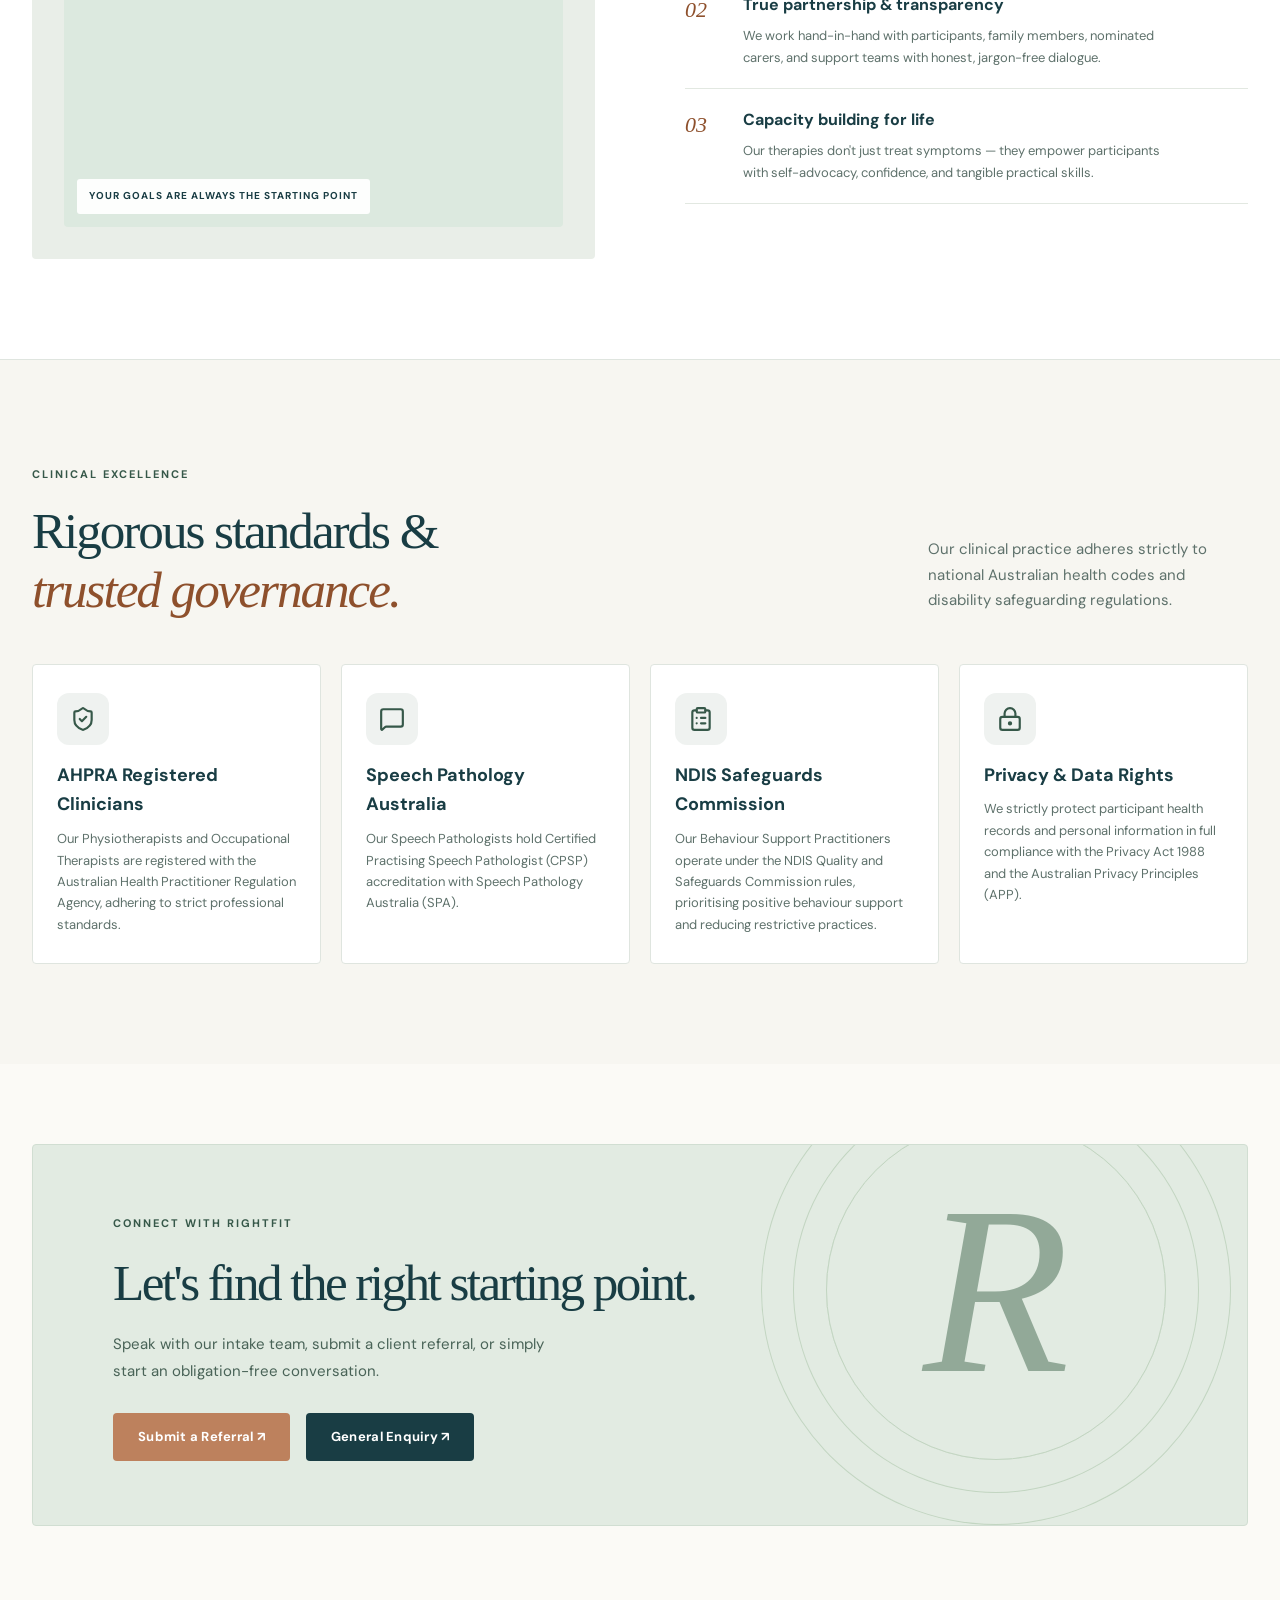
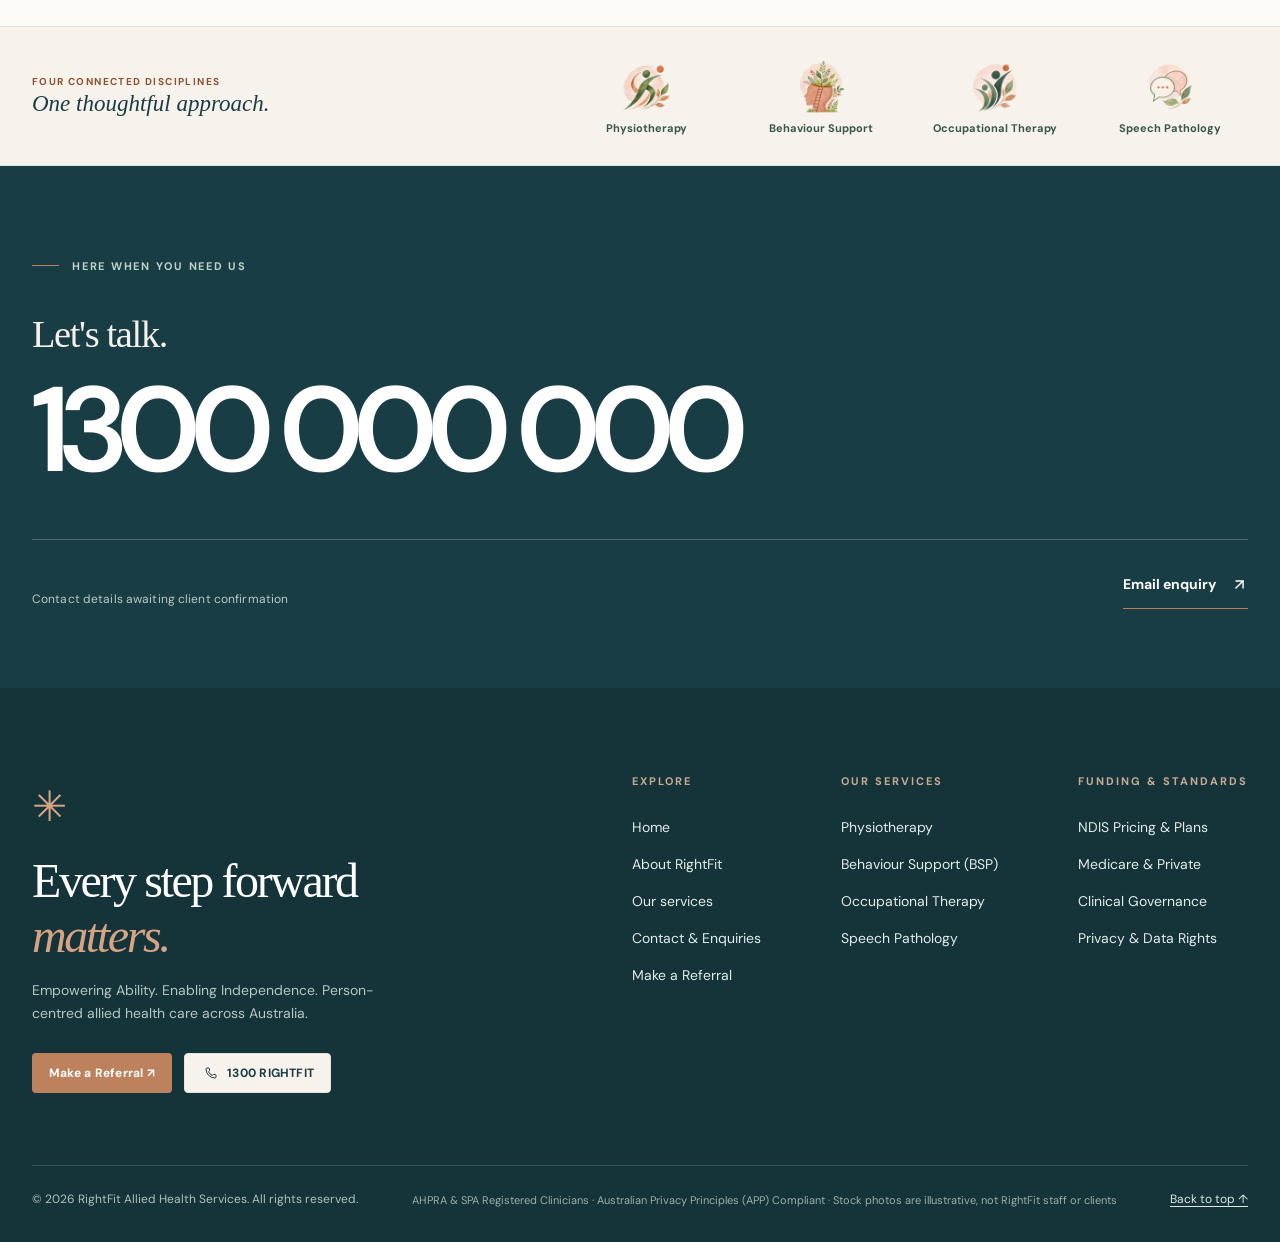
==== commit 61c86670: "copy: replace branded contact banner number with numeric placeholder" ====
--- a/about.html
+++ b/about.html
@@ -232,7 +232,7 @@
     <div class="container rf-contact-band-inner">
       <div class="rf-contact-band-kicker"><span class="rf-contact-band-line" aria-hidden="true"></span> HERE WHEN YOU NEED US</div>
       <h2 id="rf-contact-band-heading">Let's talk.</h2>
-      <p class="rf-contact-band-number" aria-label="1300 RIGHTFIT, preview contact number pending confirmation"><span>1300</span> <span>RIGHTFIT</span></p>
+      <p class="rf-contact-band-number" aria-label="1300 000 000, placeholder contact number pending confirmation"><span>1300</span> <span>000 000</span></p>
       <div class="rf-contact-band-bottom">
         <span class="rf-contact-band-disclaimer">Contact details awaiting client confirmation</span>
         <a class="rf-contact-band-email" href="contact.html" aria-label="Open RightFit's contact and email enquiry options">
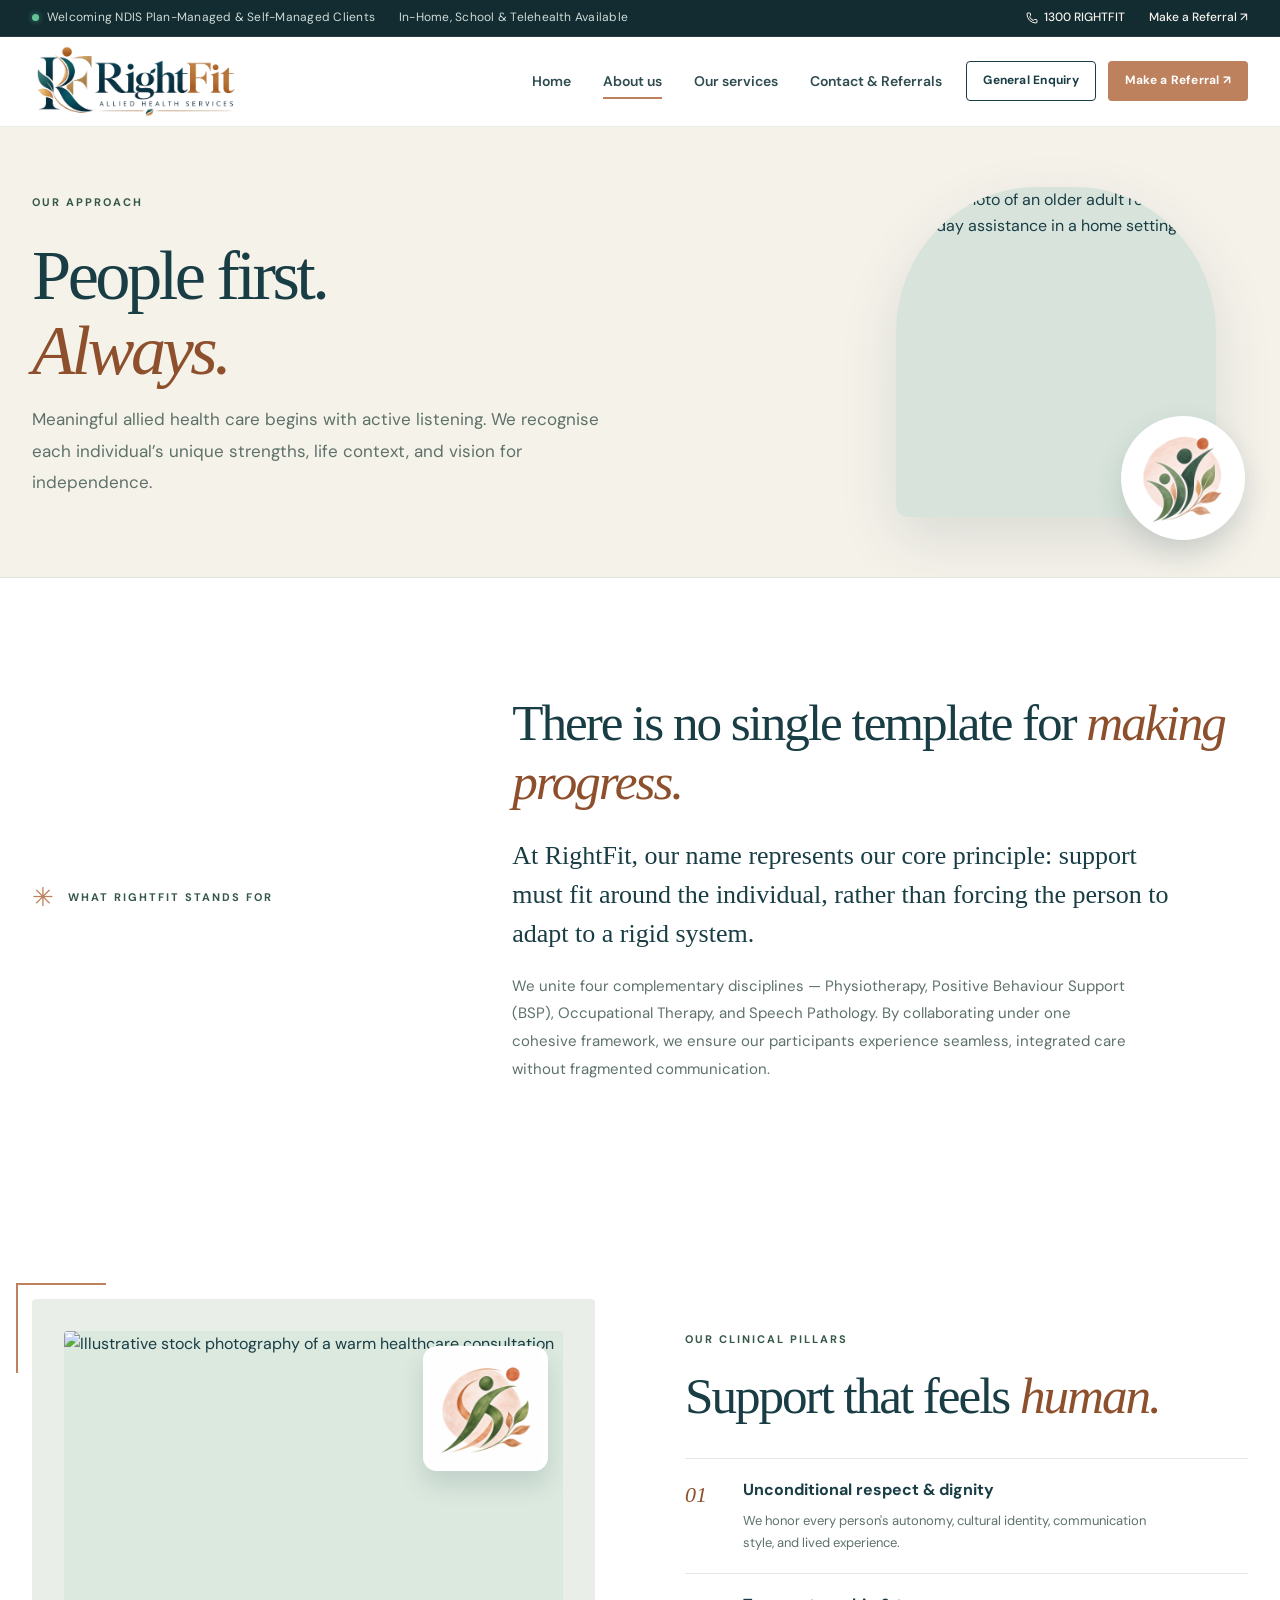
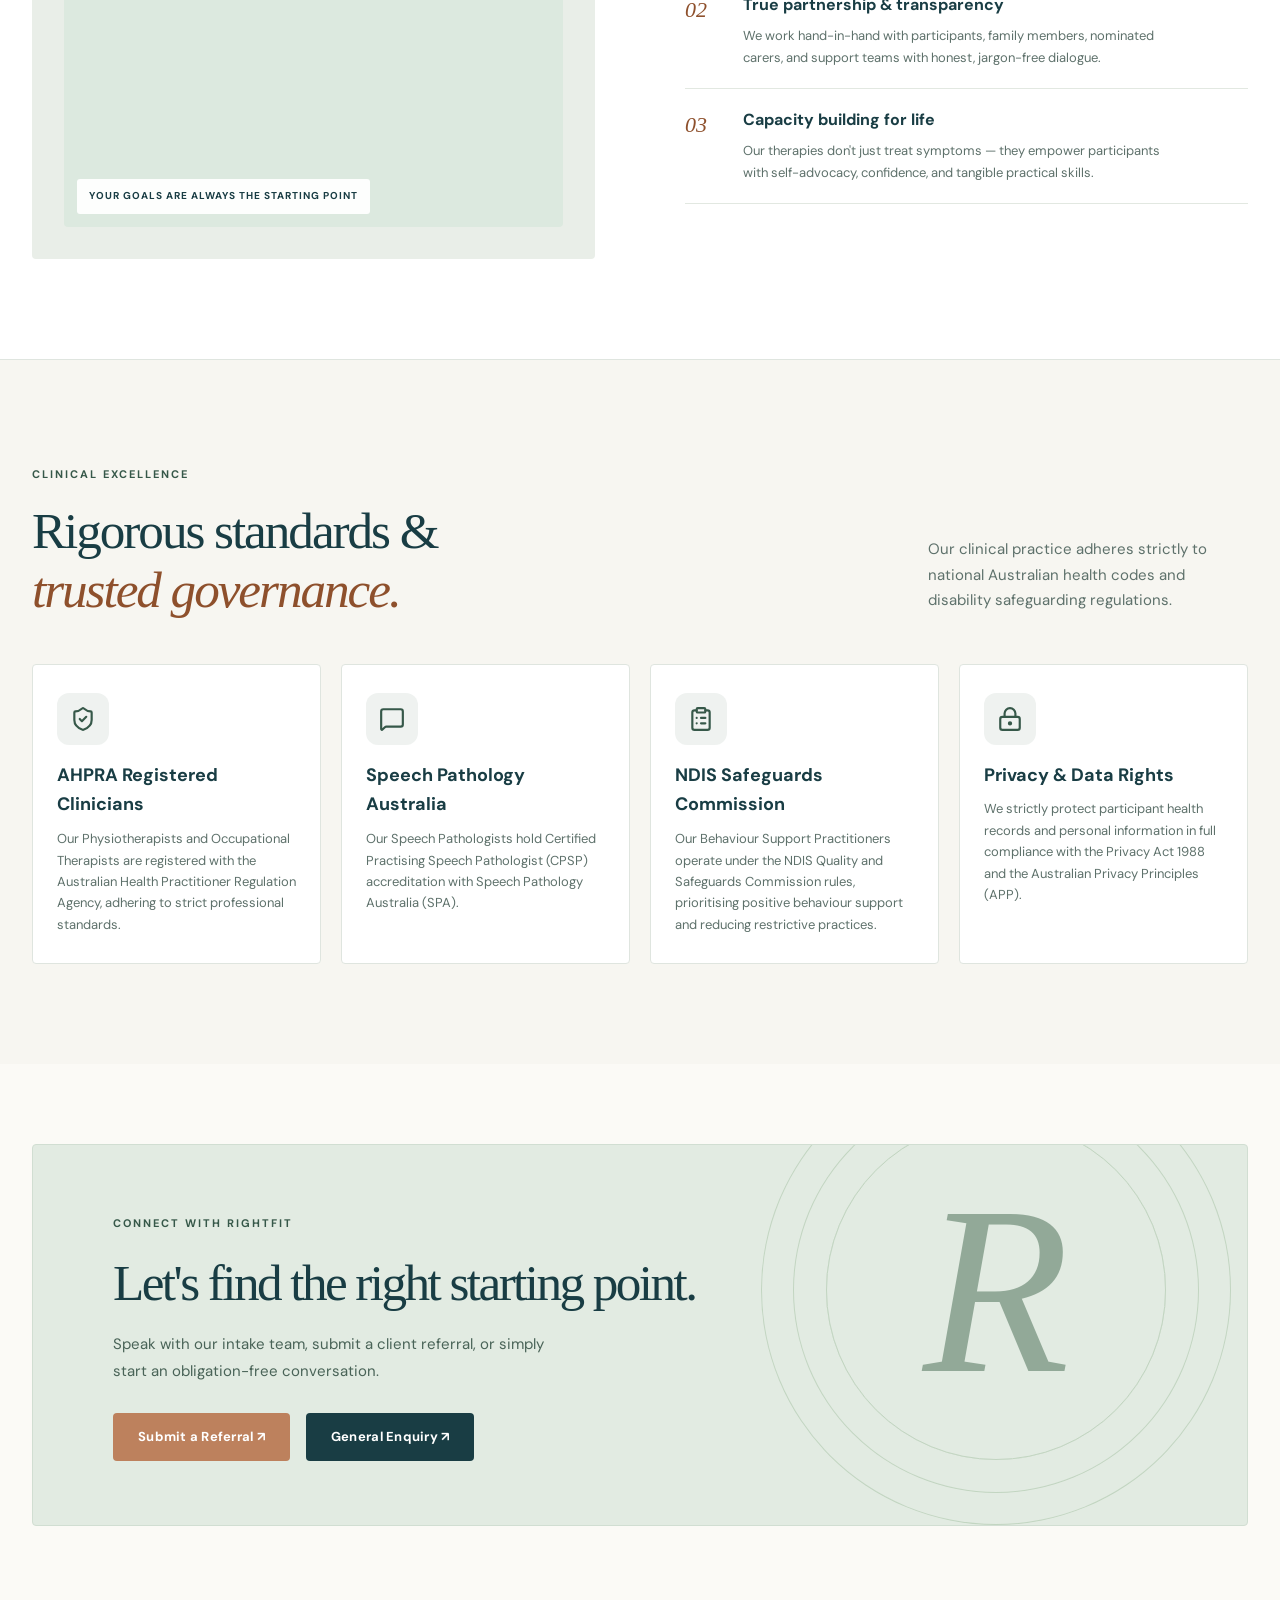
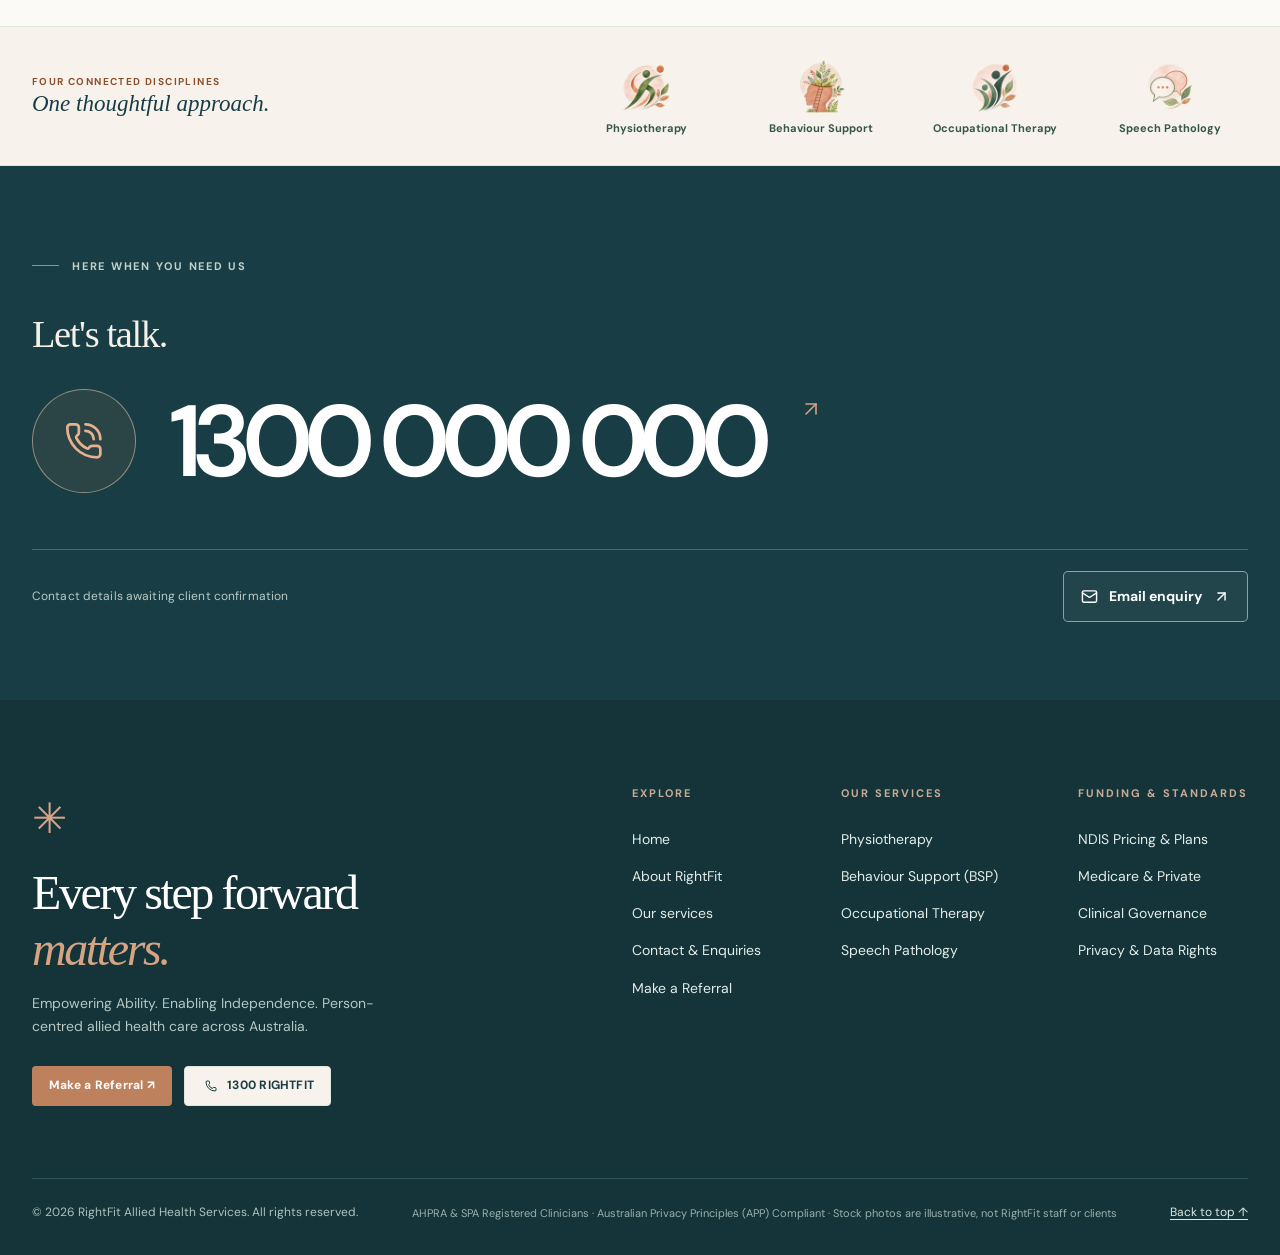
==== commit 37fc4b9c: "design: add left call icon and clickable oversized contact number" ====
--- a/about.html
+++ b/about.html
@@ -232,11 +232,15 @@
     <div class="container rf-contact-band-inner">
       <div class="rf-contact-band-kicker"><span class="rf-contact-band-line" aria-hidden="true"></span> HERE WHEN YOU NEED US</div>
       <h2 id="rf-contact-band-heading">Let's talk.</h2>
-      <p class="rf-contact-band-number" aria-label="1300 000 000, placeholder contact number pending confirmation"><span>1300</span> <span>000 000</span></p>
+      <a class="rf-contact-band-call" href="tel:1300000000" aria-label="Call 1300 000 000. This is a placeholder number awaiting client confirmation.">
+        <span class="rf-contact-band-call-icon" aria-hidden="true"><i data-lucide="phone-call"></i></span>
+        <span class="rf-contact-band-number"><span>1300</span> <span>000 000</span></span>
+        <span class="rf-contact-band-call-arrow" aria-hidden="true"><i data-lucide="arrow-up-right"></i></span>
+      </a>
       <div class="rf-contact-band-bottom">
         <span class="rf-contact-band-disclaimer">Contact details awaiting client confirmation</span>
         <a class="rf-contact-band-email" href="contact.html" aria-label="Open RightFit's contact and email enquiry options">
-          Email enquiry <i data-lucide="arrow-up-right" aria-hidden="true"></i>
+          <i data-lucide="mail" aria-hidden="true"></i><span>Email enquiry</span><i data-lucide="arrow-up-right" aria-hidden="true"></i>
         </a>
       </div>
     </div>
--- a/styles.css
+++ b/styles.css
@@ -3154,3 +3154,114 @@
   .rf-contact-band-email { min-height: 48px; padding-block: 12px; }
   .rf-contact-band-disclaimer { font-size: 11px; }
 }
+
+/* Click-to-call contact treatment: oversized typography without an oversized button. */
+.rf-contact-band-call {
+  display: inline-flex;
+  align-items: center;
+  max-width: 100%;
+  gap: clamp(16px, 2.7vw, 38px);
+  margin-top: clamp(9px, 1.2vw, 18px);
+  padding: 6px 0 10px;
+  color: #fff;
+  text-decoration: none;
+  border-radius: 8px;
+  transition: color .2s ease;
+}
+.rf-contact-band-call-icon {
+  width: clamp(76px, 8.1vw, 116px);
+  height: clamp(76px, 8.1vw, 116px);
+  display: inline-flex;
+  align-items: center;
+  justify-content: center;
+  flex: 0 0 auto;
+  border: 1px solid rgba(239, 208, 181, .52);
+  background: rgba(189,129,93,.11);
+  border-radius: 50%;
+  color: #E7B18D;
+  transition: background-color .2s ease, transform .2s ease;
+}
+.rf-contact-band-call-icon svg {
+  width: 39%;
+  height: 39%;
+  stroke-width: 1.65;
+}
+.rf-contact-band-call-arrow {
+  display: inline-flex;
+  align-items: center;
+  justify-content: center;
+  color: #D8A383;
+  align-self: flex-start;
+  flex: 0 0 auto;
+  margin-top: 13px;
+  transition: transform .2s ease;
+}
+.rf-contact-band-call-arrow svg { width: 24px; height: 24px; stroke-width: 1.6; }
+.rf-contact-band-call:hover .rf-contact-band-call-icon {
+  transform: scale(1.035);
+  background: rgba(189,129,93,.25);
+}
+.rf-contact-band-call:hover .rf-contact-band-call-arrow { transform: translate(3px,-3px); }
+.rf-contact-band-call:hover .rf-contact-band-number { color: #F5D5BF; }
+.rf-contact-band-call:focus-visible,
+.rf-contact-band-email:focus-visible {
+  outline: 3px solid #F7C29B;
+  outline-offset: 7px;
+}
+.rf-contact-band-call .rf-contact-band-number {
+  min-width: 0;
+  font-size: clamp(49px, 7.9vw, 124px);
+  letter-spacing: -.07em;
+  transition: color .2s ease;
+}
+.rf-contact-band-bottom { align-items: center; }
+.rf-contact-band-email {
+  gap: 11px;
+  min-height: 50px;
+  padding: 13px 17px;
+  border: 1px solid rgba(236,239,232,.54);
+  border-radius: 5px;
+  background: rgba(255,255,255,.045);
+  text-decoration: none;
+  transition: border-color .2s ease, color .2s ease, background-color .2s ease;
+}
+.rf-contact-band-email:hover {
+  border-color: #F3C4A4;
+  background: rgba(255,255,255,.09);
+}
+@media (max-width: 860px) {
+  .rf-contact-band-call { gap: 19px; }
+  .rf-contact-band-call-icon {
+    width: clamp(68px, 8vw, 90px);
+    height: clamp(68px, 8vw, 90px);
+  }
+  .rf-contact-band-call .rf-contact-band-number { font-size: clamp(50px, 7.8vw, 86px); }
+}
+@media (max-width: 560px) {
+  .rf-contact-band-call {
+    align-items: center;
+    gap: 13px;
+    margin-top: 10px;
+    padding-bottom: 4px;
+  }
+  .rf-contact-band-call-icon {
+    width: clamp(52px, 17vw, 72px);
+    height: clamp(52px, 17vw, 72px);
+  }
+  .rf-contact-band-call .rf-contact-band-number {
+    font-size: clamp(48px, 13.8vw, 72px);
+    line-height: 1.02;
+    letter-spacing: -.076em;
+  }
+  .rf-contact-band-call-arrow { margin-top: 4px; align-self: flex-start; }
+  .rf-contact-band-call-arrow svg { width: 18px; height: 18px; }
+  .rf-contact-band-bottom { margin-top: 25px; }
+  .rf-contact-band-email { width: 100%; justify-content: space-between; }
+}
+@media (prefers-reduced-motion: reduce) {
+  .rf-contact-band-call,
+  .rf-contact-band-call-icon,
+  .rf-contact-band-call-arrow,
+  .rf-contact-band-call .rf-contact-band-number,
+  .rf-contact-band-email { transition: none; }
+}
